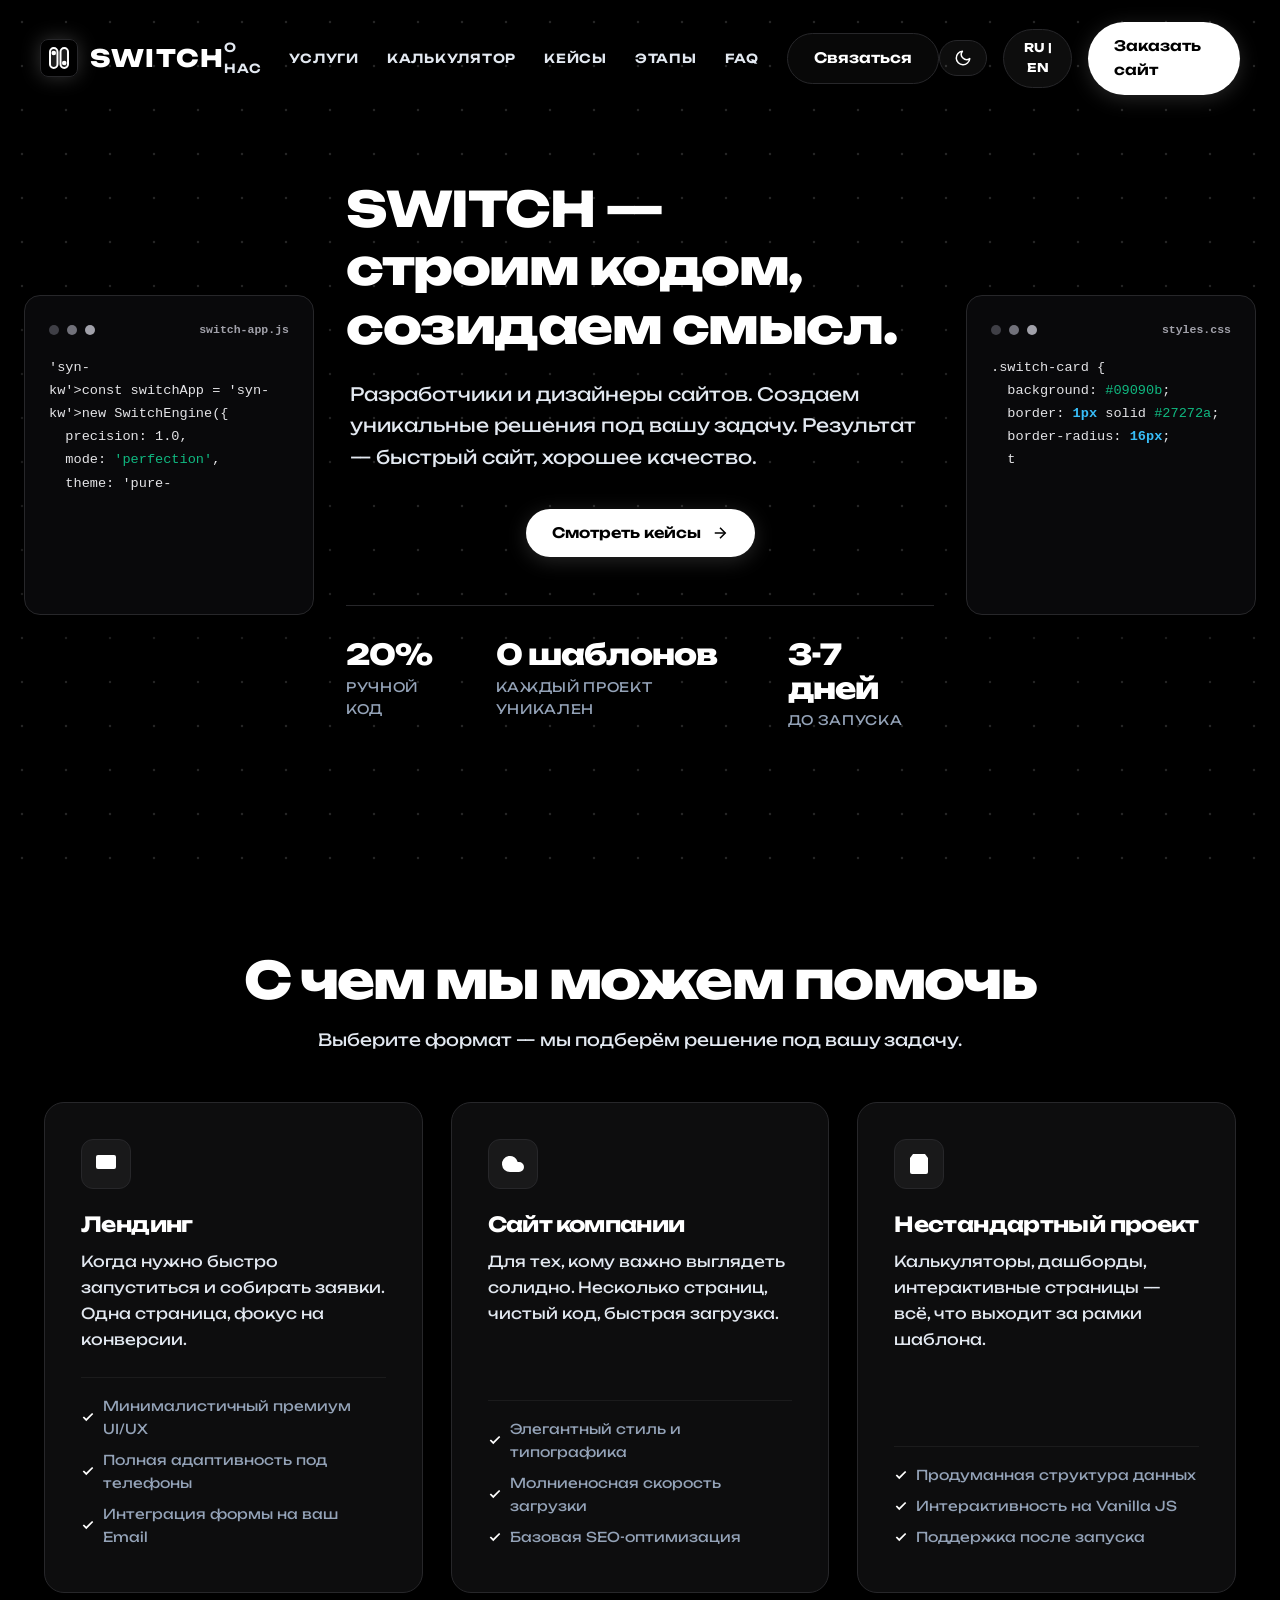
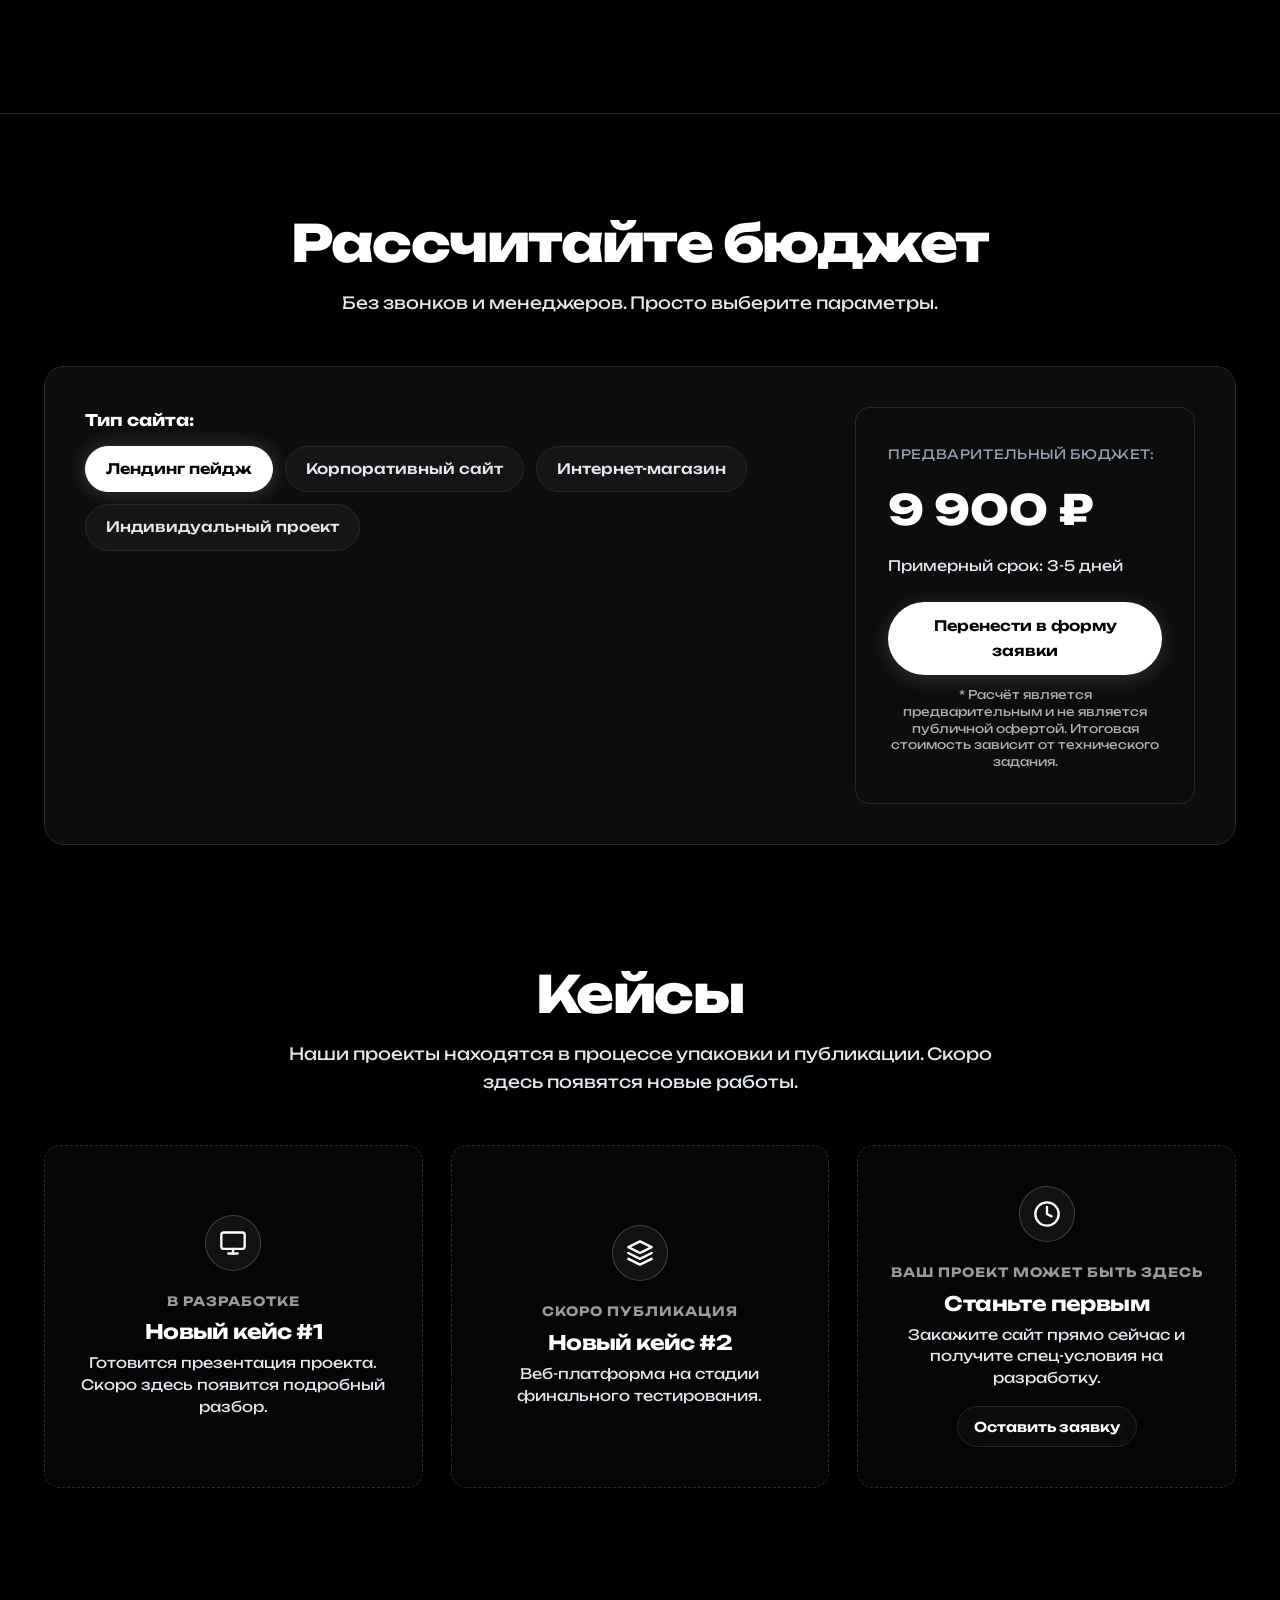
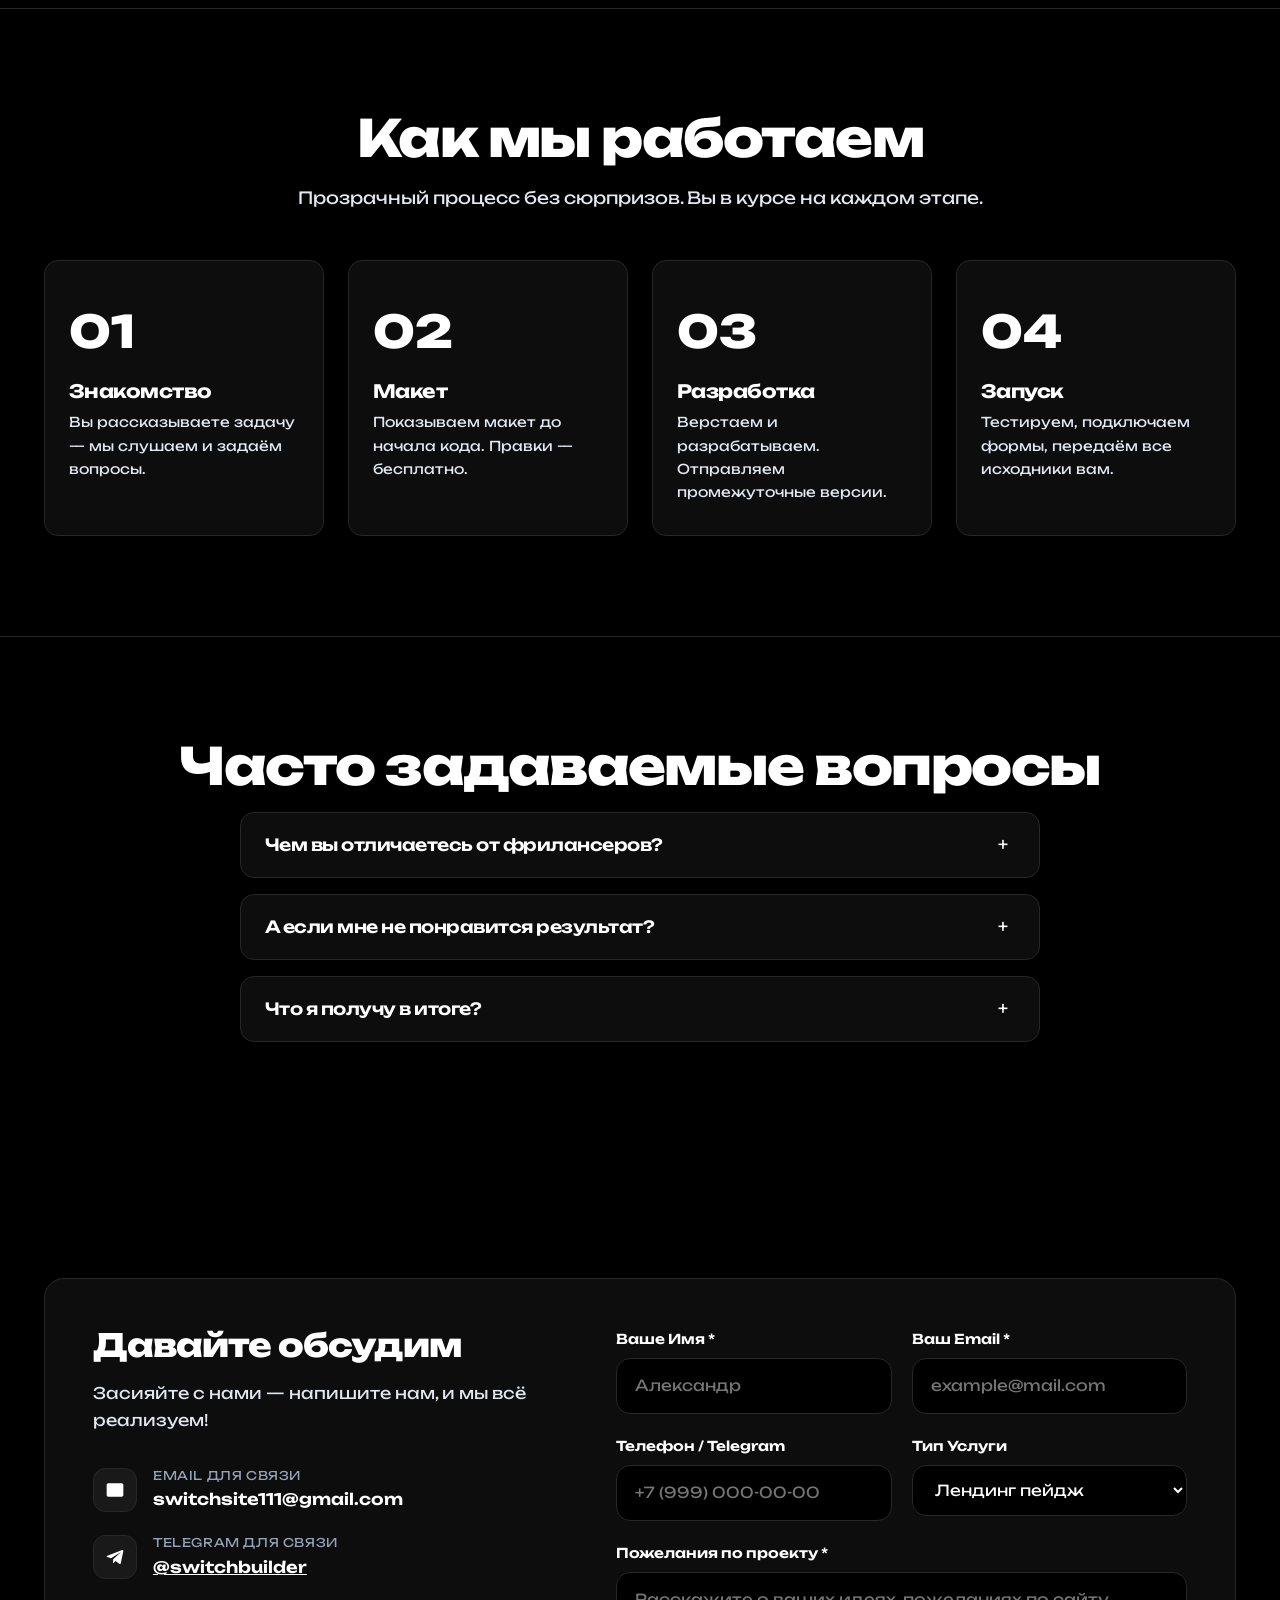
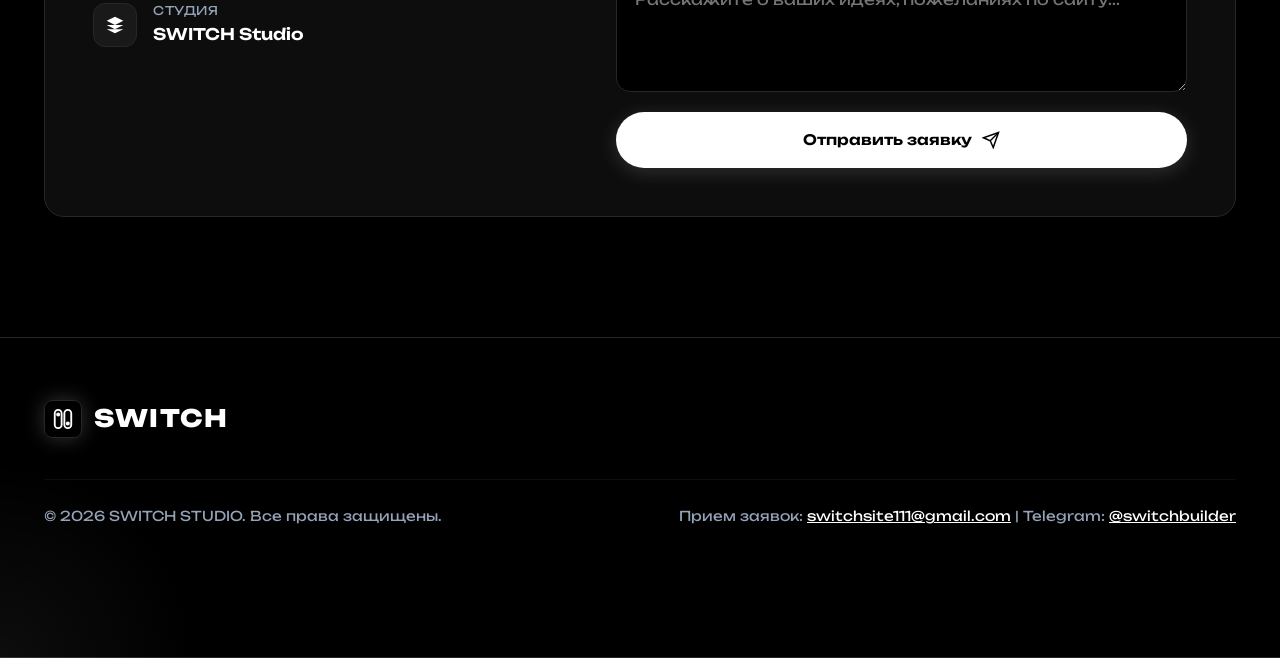
==== index.html @ 558f34d8 "Add files via upload" ====
<!DOCTYPE html>
<html lang="ru">

<head>
  <meta charset="UTF-8">
  <meta name="viewport" content="width=device-width, initial-scale=1.0">
  <title>SWITCH — Студия Веб-Дизайна и Разработки | Создание Премиальных Сайтов</title>
  <meta name="description"
    content="Команда веб-разработчиков SWITCH. Создаем чисто черные премиальные сайты на HTML5, CSS3, JavaScript. Индивидуальный дизайн, интерактивный калькулятор стоимости и адаптивная верстка.">
  <meta name="keywords"
    content="SWITCH, студия веб дизайна, разработка сайтов, заказать сайт, верстка HTML CSS JS, веб разработчики, сделать сайт">
  <meta name="author" content="SWITCH Web Studio">
  <meta name="robots" content="index, follow">
  <link rel="canonical" href="https://switch-studio.ru/">

  <!-- Open Graph / Social Media -->
  <meta property="og:type" content="website">
  <meta property="og:url" content="https://switch-studio.ru/">
  <meta property="og:title" content="SWITCH — Студия Веб-Дизайна и Разработки Сайтов">
  <meta property="og:description" content="Создание премиальных современно оформленных сайтов на чистом HTML, CSS и JavaScript.">
  <meta property="og:site_name" content="SWITCH Web Studio">
  <meta property="og:locale" content="ru_RU">

  <!-- Twitter Card -->
  <meta name="twitter:card" content="summary_large_image">
  <meta name="twitter:title" content="SWITCH Web Studio — Разработка сайтов">
  <meta name="twitter:description" content="Премиальные сайты, быстрый код и уникальный веб-дизайн.">

  <!-- Google Fonts: Unbounded (Headings) + Sora (Body) -->
  <link rel="preconnect" href="https://fonts.googleapis.com">
  <link rel="preconnect" href="https://fonts.gstatic.com" crossorigin>
  <link
    href="https://fonts.googleapis.com/css2?family=Sora:wght@300;400;500;600;700;800&family=Unbounded:wght@300;400;600;700;800;900&display=swap"
    rel="stylesheet">

  <!-- CSS Stylesheet -->
  <link rel="stylesheet" href="css/style.css?v=2.0">
  <style>
    @media (max-width: 992px) {
      .header,
      .header.scrolled,
      html body .header,
      html body .header.scrolled,
      html body.light-theme .header,
      html body.light-theme .header.scrolled {
        position: fixed !important;
        top: 0 !important;
        left: 0 !important;
        right: 0 !important;
        width: 100% !important;
        height: auto !important;
        padding: 14px 0 !important;
        background: transparent !important;
        background-color: transparent !important;
        backdrop-filter: none !important;
        -webkit-backdrop-filter: none !important;
        border: none !important;
        border-bottom: none !important;
        box-shadow: none !important;
        z-index: 1000 !important;
      }
    }
  </style>

  <!-- Schema.org JSON-LD Structured Data -->
  <script type="application/ld+json">
  {
    "@context": "https://schema.org",
    "@type": "ProfessionalService",
    "name": "SWITCH Web Studio",
    "description": "Студия веб-дизайна и разработки премиальных сайтов на HTML5, CSS3, JavaScript.",
    "url": "https://switch-studio.ru/",
    "priceRange": "₽₽",
    "serviceType": [
      "Веб-дизайн",
      "Верстка сайтов",
      "Frontend разработка",
      "Создание лендингов"
    ]
  }
  </script>
</head>

<body>

  <!-- Header Navigation -->
  <header class="header">
    <div class="container">
      <div class="nav-wrapper">
        <a href="#" class="logo" id="header-switch-logo">
          <div class="logo-icon switch-joycon-icon">
            <svg width="24" height="24" viewBox="0 0 24 24" fill="none" stroke="currentColor" stroke-width="2"
              stroke-linecap="round" stroke-linejoin="round">
              <rect class="joycon-left" x="3" y="2" width="7.5" height="20" rx="3.75" fill="currentColor"
                fill-opacity="0.12" />
              <circle class="joycon-left-btn" cx="6.75" cy="7" r="1.3" fill="currentColor" />
              <rect class="joycon-right" x="13.5" y="2" width="7.5" height="20" rx="3.75" fill="currentColor"
                fill-opacity="0.12" />
              <circle class="joycon-right-btn" cx="17.25" cy="17" r="1.3" fill="currentColor" />
            </svg>
          </div>
          <span>SWITCH</span>
        </a>

        <nav class="nav-menu">
          <a href="#about" class="nav-link" data-ru="О нас" data-en="About">О нас</a>
          <a href="#services" class="nav-link" data-ru="Услуги" data-en="Services">Услуги</a>
          <a href="#calculator" class="nav-link" data-ru="Калькулятор" data-en="Calculator">Калькулятор</a>
          <a href="#portfolio" class="nav-link" data-ru="Кейсы" data-en="Cases">Кейсы</a>
          <a href="#process" class="nav-link" data-ru="Этапы" data-en="Process">Этапы</a>
          <a href="#faq" class="nav-link" data-ru="FAQ" data-en="FAQ">FAQ</a>
          <a href="#contact" class="btn btn-secondary nav-mobile-btn" data-ru="Связаться"
            data-en="Contact Us">Связаться</a>
        </nav>

        <div class="nav-actions">
          <button id="theme-toggle-btn" class="icon-btn" title="Сменить тему" aria-label="Сменить тему">
            <svg width="18" height="18" viewBox="0 0 24 24" fill="none" stroke="currentColor" stroke-width="2"
              stroke-linecap="round" stroke-linejoin="round">
              <path d="M21 12.79A9 9 0 1 1 11.21 3 7 7 0 0 0 21 12.79z"></path>
            </svg>
          </button>
          <button id="lang-toggle-btn" class="icon-btn" title="Switch language">
            RU | EN
          </button>
          <a href="#contact" class="btn btn-primary" data-ru="Заказать сайт" data-en="Order Website">Заказать сайт</a>
          <button class="mobile-toggle" aria-label="Открыть меню" aria-expanded="false">
            <svg width="24" height="24" viewBox="0 0 24 24" fill="none" stroke="currentColor" stroke-width="2">
              <line x1="3" y1="12" x2="21" y2="12"></line>
              <line x1="3" y1="6" x2="21" y2="6"></line>
              <line x1="3" y1="18" x2="21" y2="18"></line>
            </svg>
          </button>
        </div>
      </div>
    </div>
  </header>

  <!-- Hero Section -->
  <section class="hero">
    <div class="container">
      <div class="hero-layout">
        <!-- Left Code Stream Card -->
        <div class="hero-code-box code-box-left reveal-slide-left">
          <div class="code-header">
            <div class="code-dot dot-red"></div>
            <div class="code-dot dot-yellow"></div>
            <div class="code-dot dot-green"></div>
            <span class="code-filename">switch-app.js</span>
          </div>
          <div class="code-body" id="code-stream-left"></div>
        </div>

        <!-- Center Hero Text -->
        <div class="hero-text reveal-fade-up">
          <h1 class="hero-title typewriter-text" data-typewriter="SWITCH — строим кодом, созидаем смысл."
            data-ru="SWITCH —<br> строим кодом,<br> <span class='gradient-text'>созидаем</span> смысл."
            data-en="SWITCH —<br> we build with code,<br> <span class='gradient-text'>create</span> meaning.">
            SWITCH —<br> строим кодом,<br> <span class="gradient-text">созидаем</span> смысл.
          </h1>
          <p class="hero-description"
            data-ru="Разработчики и дизайнеры сайтов. Создаем уникальные решения под вашу задачу. Результат — быстрый сайт, хорошее качество."
            data-en="Website developers and designers. We create unique solutions for your task. The result is a fast site, high quality.">
            Разработчики и дизайнеры сайтов. Создаем уникальные решения под вашу задачу. Результат — быстрый сайт, хорошее качество.
          </p>
          <div class="hero-btns">
            <a href="#portfolio" class="btn btn-primary">
              <span data-ru="Смотреть кейсы" data-en="See Cases">Смотреть кейсы</span>
              <svg width="18" height="18" viewBox="0 0 24 24" fill="none" stroke="currentColor" stroke-width="2">
                <line x1="5" y1="12" x2="19" y2="12"></line>
                <polyline points="12 5 19 12 12 19"></polyline>
              </svg>
            </a>
          </div>

          <div class="hero-stats">
            <div class="stat-item reveal-scale">
              <h3>20%</h3>
              <p data-ru="Ручной код" data-en="Handwritten Code">Ручной код</p>
            </div>
            <div class="stat-item reveal-scale">
              <h3 data-ru="0 шаблонов" data-en="No Template">0 шаблонов</h3>
              <p data-ru="Каждый проект уникален" data-en="Every project is unique">Каждый проект уникален</p>
            </div>
            <div class="stat-item reveal-scale">
              <h3 data-ru="3-7 дней" data-en="3-7 Days">3-7 дней</h3>
              <p data-ru="До запуска" data-en="To Launch">До запуска</p>
            </div>
          </div>
        </div>

        <!-- Right Code Stream Card -->
        <div class="hero-code-box code-box-right reveal-slide-right">
          <div class="code-header">
            <div class="code-dot dot-red"></div>
            <div class="code-dot dot-yellow"></div>
            <div class="code-dot dot-green"></div>
            <span class="code-filename">styles.css</span>
          </div>
          <div class="code-body" id="code-stream-right"></div>
        </div>
      </div>
    </div>
  </section>



  <!-- Services Section -->
  <section id="services" class="services">
    <div class="container">
      <div class="center-text reveal-fade-up">
        <h2 class="section-title typewriter-text" data-typewriter="С чем мы можем помочь"
          data-ru="С чем мы можем помочь" data-en="How We Can Help">С чем мы можем помочь</h2>
        <p class="section-subtitle" data-ru="Выберите формат — мы подберём решение под вашу задачу."
          data-en="Pick a format — we'll find the right solution for your task.">Выберите формат — мы подберём решение
          под вашу задачу.</p>
      </div>

      <div class="services-grid">
        <!-- Service 1 -->
        <div class="service-card reveal-slide-left" data-service-name="Лендинг пейдж" style="cursor: pointer;">
          <div>
            <div class="service-icon">
              <svg viewBox="0 0 24 24">
                <rect x="2" y="3" width="20" height="14" rx="2" ry="2"></rect>
                <line x1="8" y1="21" x2="16" y2="21"></line>
                <line x1="12" y1="17" x2="12" y2="21"></line>
              </svg>
            </div>
            <h3 class="service-title" data-ru="Лендинг" data-en="Landing Page">Лендинг</h3>
            <p class="service-desc"
              data-ru="Когда нужно быстро запуститься и собирать заявки. Одна страница, фокус на конверсии."
              data-en="When you need to launch fast and collect leads. One page, focused on conversion.">Когда нужно
              быстро запуститься и собирать заявки. Одна страница, фокус на конверсии.</p>
          </div>
          <ul class="service-features">
            <li data-ru="Минималистичный премиум UI/UX" data-en="Minimalist Premium UI/UX"><svg viewBox="0 0 24 24"
                fill="none" stroke="currentColor" stroke-width="3">
                <polyline points="20 6 9 17 4 12"></polyline>
              </svg> Минималистичный премиум UI/UX</li>
            <li data-ru="Полная адаптивность под телефоны" data-en="Fully Mobile Responsive"><svg viewBox="0 0 24 24"
                fill="none" stroke="currentColor" stroke-width="3">
                <polyline points="20 6 9 17 4 12"></polyline>
              </svg> Полная адаптивность под телефоны</li>
            <li data-ru="Интеграция формы на ваш Email" data-en="Email Form Integration"><svg viewBox="0 0 24 24"
                fill="none" stroke="currentColor" stroke-width="3">
                <polyline points="20 6 9 17 4 12"></polyline>
              </svg> Интеграция формы на ваш Email</li>
          </ul>
        </div>

        <!-- Service 2 -->
        <div class="service-card reveal-scale" data-service-name="Корпоративный сайт" style="cursor: pointer;">
          <div>
            <div class="service-icon">
              <svg viewBox="0 0 24 24">
                <path d="M18 10h-1.26A8 8 0 1 0 9 20h9a5 5 0 0 0 0-10z"></path>
              </svg>
            </div>
            <h3 class="service-title" data-ru="Сайт компании" data-en="Business Website">Сайт компании</h3>
            <p class="service-desc"
              data-ru="Для тех, кому важно выглядеть солидно. Несколько страниц, чистый код, быстрая загрузка."
              data-en="For those who want to look professional. Multiple pages, clean code, fast load.">Для тех, кому
              важно выглядеть солидно. Несколько страниц, чистый код, быстрая загрузка.</p>
          </div>
          <ul class="service-features">
            <li data-ru="Элегантный стиль и типографика" data-en="Elegant Style & Typography"><svg viewBox="0 0 24 24"
                fill="none" stroke="currentColor" stroke-width="3">
                <polyline points="20 6 9 17 4 12"></polyline>
              </svg> Элегантный стиль и типографика</li>
            <li data-ru="Молниеносная скорость загрузки" data-en="Lightning Fast Load Speed"><svg viewBox="0 0 24 24"
                fill="none" stroke="currentColor" stroke-width="3">
                <polyline points="20 6 9 17 4 12"></polyline>
              </svg> Молниеносная скорость загрузки</li>
            <li data-ru="Базовая SEO-оптимизация" data-en="Base SEO Optimization"><svg viewBox="0 0 24 24" fill="none"
                stroke="currentColor" stroke-width="3">
                <polyline points="20 6 9 17 4 12"></polyline>
              </svg> Базовая SEO-оптимизация</li>
          </ul>
        </div>

        <!-- Service 3 -->
        <div class="service-card reveal-slide-right" data-service-name="Индивидуальный проект" style="cursor: pointer;">
          <div>
            <div class="service-icon">
              <svg viewBox="0 0 24 24">
                <path d="M6 2L3 6v14a2 2 0 0 0 2 2h14a2 2 0 0 0 2-2V6l-3-4z"></path>
                <line x1="3" y1="6" x2="21" y2="6"></line>
                <path d="M16 10a4 4 0 0 1-8 0"></path>
              </svg>
            </div>
            <h3 class="service-title" data-ru="Нестандартный проект" data-en="Custom Project">Нестандартный проект</h3>
            <p class="service-desc"
              data-ru="Калькуляторы, дашборды, интерактивные страницы — всё, что выходит за рамки шаблона."
              data-en="Calculators, dashboards, interactive pages — anything beyond a template.">Калькуляторы, дашборды,
              интерактивные страницы — всё, что выходит за рамки шаблона.</p>
          </div>
          <ul class="service-features">
            <li data-ru="Продуманная структура данных" data-en="Thoughtful Data Architecture"><svg viewBox="0 0 24 24"
                fill="none" stroke="currentColor" stroke-width="3">
                <polyline points="20 6 9 17 4 12"></polyline>
              </svg> Продуманная структура данных</li>
            <li data-ru="Интерактивность на Vanilla JS" data-en="Vanilla JS Interactivity"><svg viewBox="0 0 24 24"
                fill="none" stroke="currentColor" stroke-width="3">
                <polyline points="20 6 9 17 4 12"></polyline>
              </svg> Интерактивность на Vanilla JS</li>
            <li data-ru="Поддержка после запуска" data-en="Post-Launch Support"><svg viewBox="0 0 24 24" fill="none"
                stroke="currentColor" stroke-width="3">
                <polyline points="20 6 9 17 4 12"></polyline>
              </svg> Поддержка после запуска</li>
          </ul>
        </div>
      </div>
    </div>
  </section>

  <!-- Cost Calculator Section -->
  <section id="calculator" class="calculator-section">
    <div class="container">
      <div class="center-text reveal-fade-up">
        <h2 class="section-title typewriter-text" data-typewriter="Рассчитайте бюджет" data-ru="Рассчитайте бюджет"
          data-en="Calculate Your Budget">Рассчитайте бюджет</h2>
        <p class="section-subtitle" data-ru="Без звонков и менеджеров. Просто выберите параметры."
          data-en="No calls, no managers. Just pick your options.">Без звонков и менеджеров. Просто выберите параметры.
        </p>
      </div>

      <div class="calc-box reveal-scale">
        <div class="calc-options">
          <div>
            <div class="calc-group-title" data-ru="Тип сайта:" data-en="Website Type:">Тип сайта:</div>
            <div class="calc-pills" id="calc-types">
              <div class="calc-pill active" data-price="9900" data-days="3" data-ru="Лендинг пейдж"
                data-en="Landing Page">Лендинг пейдж</div>
              <div class="calc-pill" data-price="19900" data-days="5" data-ru="Корпоративный сайт"
                data-en="Corporate Site">Корпоративный сайт</div>
              <div class="calc-pill" data-price="34900" data-days="8" data-ru="Интернет-магазин"
                data-en="E-Commerce Store">Интернет-магазин</div>
              <div class="calc-pill" data-price="49900" data-days="12" data-ru="Индивидуальный проект"
                data-en="Custom Solution">Индивидуальный проект</div>
            </div>
          </div>
        </div>

        <div class="calc-summary">
          <div>
            <span class="calc-price-label" data-ru="Предварительный бюджет:" data-en="Estimated Budget:">Предварительный
              бюджет:</span>
            <div class="calc-price-val" id="calc-price-val">9 900 ₽</div>
            <div class="calc-time" id="calc-time-val" data-ru="Примерный срок: 3-5 дней"
              data-en="Estimated Time: 3-5 days">Примерный срок: 3-5 дней</div>
          </div>
          <button class="btn btn-primary" id="calc-apply-btn" style="width: 100%;" data-ru="Перенести в форму заявки"
            data-en="Apply to Request Form">
            Перенести в форму заявки
          </button>
          <div class="calc-disclaimer"
            style="font-size: 0.75rem; color: var(--text-muted); opacity: 0.75; margin-top: 12px; text-align: center; line-height: 1.4;"
            data-ru="* Расчёт является предварительным и не является публичной офертой. Итоговая стоимость зависит от технического задания."
            data-en="* Estimate is preliminary and not a public offer. Final cost depends on detailed requirements.">
            * Расчёт является предварительным и не является публичной офертой. Итоговая стоимость зависит от
            технического задания.
          </div>
        </div>
      </div>
    </div>
  <!-- Portfolio Showcase Section (Placeholders) -->
  <section id="portfolio" class="portfolio">
    <div class="container">
      <div class="center-text reveal-fade-up">
        <h2 class="section-title typewriter-text" data-typewriter="Кейсы" data-ru="Кейсы" data-en="Cases">Кейсы</h2>
        <p class="section-subtitle" data-ru="Наши проекты находятся в процессе упаковки и публикации. Скоро здесь появятся новые работы."
          data-en="Our projects are currently being prepared for publication. New cases coming soon.">
          Наши проекты находятся в процессе упаковки и публикации. Скоро здесь появятся новые работы.
        </p>
      </div>

      <div class="portfolio-grid" style="grid-template-columns: repeat(auto-fit, minmax(280px, 1fr)); max-width: 1200px; margin: 0 auto; gap: 28px;">
        <!-- Placeholder Card 1 -->
        <div class="portfolio-card reveal-flip" style="background: rgba(255, 255, 255, 0.02); border: 1px dashed rgba(255, 255, 255, 0.15); border-radius: 16px; padding: 40px 24px; text-align: center; display: flex; flex-direction: column; align-items: center; justify-content: center; min-height: 280px; transition: border-color 0.3s ease, transform 0.3s ease;">
          <div style="width: 56px; height: 56px; border-radius: 50%; background: rgba(255, 255, 255, 0.05); border: 1px solid rgba(255, 255, 255, 0.2); display: flex; align-items: center; justify-content: center; margin-bottom: 20px;">
            <svg width="28" height="28" viewBox="0 0 24 24" fill="none" stroke="#ffffff" stroke-width="2" stroke-linecap="round" stroke-linejoin="round">
              <rect x="2" y="3" width="20" height="14" rx="2" ry="2"></rect>
              <line x1="8" y1="21" x2="16" y2="21"></line>
              <line x1="12" y1="17" x2="12" y2="21"></line>
            </svg>
          </div>
          <div style="font-size: 0.8rem; font-weight: 700; color: rgba(255, 255, 255, 0.6); text-transform: uppercase; letter-spacing: 1px; margin-bottom: 8px;" data-ru="В разработке" data-en="In Progress">В разработке</div>
          <h3 style="font-family: 'Unbounded', sans-serif; font-size: 1.25rem; font-weight: 700; margin-bottom: 10px; color: #ffffff;" data-ru="Новый кейс #1" data-en="New Case #1">Новый кейс #1</h3>
          <p style="font-size: 0.9rem; color: var(--text-muted); line-height: 1.5; margin-bottom: 0;" data-ru="Готовится презентация проекта. Скоро здесь появится подробный разбор." data-en="Project presentation is being prepared. Detailed overview coming soon.">
            Готовится презентация проекта. Скоро здесь появится подробный разбор.
          </p>
        </div>

        <!-- Placeholder Card 2 -->
        <div class="portfolio-card reveal-flip" style="background: rgba(255, 255, 255, 0.02); border: 1px dashed rgba(255, 255, 255, 0.15); border-radius: 16px; padding: 40px 24px; text-align: center; display: flex; flex-direction: column; align-items: center; justify-content: center; min-height: 280px; transition: border-color 0.3s ease, transform 0.3s ease;">
          <div style="width: 56px; height: 56px; border-radius: 50%; background: rgba(255, 255, 255, 0.05); border: 1px solid rgba(255, 255, 255, 0.2); display: flex; align-items: center; justify-content: center; margin-bottom: 20px;">
            <svg width="28" height="28" viewBox="0 0 24 24" fill="none" stroke="#ffffff" stroke-width="2" stroke-linecap="round" stroke-linejoin="round">
              <path d="M12 2L2 7l10 5 10-5-10-5zM2 17l10 5 10-5M2 12l10 5 10-5"></path>
            </svg>
          </div>
          <div style="font-size: 0.8rem; font-weight: 700; color: rgba(255, 255, 255, 0.6); text-transform: uppercase; letter-spacing: 1px; margin-bottom: 8px;" data-ru="Скоро публикация" data-en="Coming Soon">Скоро публикация</div>
          <h3 style="font-family: 'Unbounded', sans-serif; font-size: 1.25rem; font-weight: 700; margin-bottom: 10px; color: #ffffff;" data-ru="Новый кейс #2" data-en="New Case #2">Новый кейс #2</h3>
          <p style="font-size: 0.9rem; color: var(--text-muted); line-height: 1.5; margin-bottom: 0;" data-ru="Веб-платформа на стадии финального тестирования." data-en="Web platform in final testing phase.">
            Веб-платформа на стадии финального тестирования.
          </p>
        </div>

        <!-- Placeholder Card 3 -->
        <div class="portfolio-card reveal-flip" style="background: rgba(255, 255, 255, 0.02); border: 1px dashed rgba(255, 255, 255, 0.15); border-radius: 16px; padding: 40px 24px; text-align: center; display: flex; flex-direction: column; align-items: center; justify-content: center; min-height: 280px; transition: border-color 0.3s ease, transform 0.3s ease;">
          <div style="width: 56px; height: 56px; border-radius: 50%; background: rgba(255, 255, 255, 0.05); border: 1px solid rgba(255, 255, 255, 0.2); display: flex; align-items: center; justify-content: center; margin-bottom: 20px;">
            <svg width="28" height="28" viewBox="0 0 24 24" fill="none" stroke="#ffffff" stroke-width="2" stroke-linecap="round" stroke-linejoin="round">
              <circle cx="12" cy="12" r="10"></circle>
              <polyline points="12 6 12 12 16 14"></polyline>
            </svg>
          </div>
          <div style="font-size: 0.8rem; font-weight: 700; color: rgba(255, 255, 255, 0.6); text-transform: uppercase; letter-spacing: 1px; margin-bottom: 8px;" data-ru="Ваш проект может быть здесь" data-en="Your Project Here">Ваш проект может быть здесь</div>
          <h3 style="font-family: 'Unbounded', sans-serif; font-size: 1.25rem; font-weight: 700; margin-bottom: 10px; color: #ffffff;" data-ru="Станьте первым" data-en="Be The First">Станьте первым</h3>
          <p style="font-size: 0.9rem; color: var(--text-muted); line-height: 1.5; margin-bottom: 16px;" data-ru="Закажите сайт прямо сейчас и получите спец-условия на разработку." data-en="Order a website right now and get special development conditions.">
            Закажите сайт прямо сейчас и получите спец-условия на разработку.
          </p>
          <a href="#contact" class="btn btn-secondary" style="font-size: 0.85rem; padding: 8px 16px;" data-ru="Оставить заявку" data-en="Submit Request">Оставить заявку</a>
        </div>
      </div>
    </div>
  </section>



  <!-- Process Timeline -->
  <section id="process" class="process">
    <div class="container">
      <div class="center-text reveal">
        <h2 class="section-title typewriter-text" data-typewriter="Как мы работаем" data-ru="Как мы работаем"
          data-en="How We Work">Как мы работаем</h2>
        <p class="section-subtitle" data-ru="Прозрачный процесс без сюрпризов. Вы в курсе на каждом этапе."
          data-en="Transparent process, no surprises. You're in the loop at every step.">Прозрачный процесс без
          сюрпризов. Вы в курсе на каждом этапе.</p>
      </div>

      <div class="process-grid">
        <div class="process-step reveal">
          <div class="step-num">01</div>
          <h3 class="step-title" data-ru="Знакомство" data-en="Meeting">Знакомство</h3>
          <p class="step-desc" data-ru="Вы рассказываете задачу — мы слушаем и задаём вопросы."
            data-en="You describe the task — we listen and ask questions.">Вы рассказываете задачу — мы слушаем и задаём
            вопросы.</p>
        </div>

        <div class="process-step reveal">
          <div class="step-num">02</div>
          <h3 class="step-title" data-ru="Макет" data-en="Layout">Макет</h3>
          <p class="step-desc" data-ru="Показываем макет до начала кода. Правки — бесплатно."
            data-en="We show the layout before coding. Revisions are free.">Показываем макет до начала кода. Правки —
            бесплатно.</p>
        </div>

        <div class="process-step reveal">
          <div class="step-num">03</div>
          <h3 class="step-title" data-ru="Разработка" data-en="Development">Разработка</h3>
          <p class="step-desc" data-ru="Верстаем и разрабатываем. Отправляем промежуточные версии."
            data-en="We develop and build. We send progress previews along the way.">Верстаем и разрабатываем.
            Отправляем промежуточные версии.</p>
        </div>

        <div class="process-step reveal">
          <div class="step-num">04</div>
          <h3 class="step-title" data-ru="Запуск" data-en="Launch">Запуск</h3>
          <p class="step-desc" data-ru="Тестируем, подключаем формы, передаём все исходники вам."
            data-en="We test, connect forms, and hand over all source code to you.">Тестируем, подключаем формы,
            передаём все исходники вам.</p>
        </div>
      </div>
    </div>
  </section>

  <!-- FAQ Section -->
  <section id="faq" class="faq">
    <div class="container">
      <div class="center-text reveal">
        <h2 class="section-title" data-ru="Часто задаваемые вопросы" data-en="Frequently Asked Questions">Часто
          задаваемые вопросы</h2>
      </div>

      <div class="faq-container reveal">
        <div class="faq-item">
          <div class="faq-header">
            <h4 data-ru="Чем вы отличаетесь от фрилансеров?" data-en="How are you different from freelancers?">Чем вы
              отличаетесь от фрилансеров?</h4>
            <div class="faq-icon">+</div>
          </div>
          <div class="faq-body">
            <p data-ru="Мы не пропадаем. Показываем промежуточный результат и передаём все файлы. Никаких конструкторов и зависимости от платформ."
              data-en="We don't disappear. We show progress and deliver all files. No builders, no platform lock-in.">Мы
              не пропадаем. Показываем промежуточный результат и передаём все файлы. Никаких конструкторов и зависимости
              от платформ.</p>
          </div>
        </div>

        <div class="faq-item">
          <div class="faq-header">
            <h4 data-ru="А если мне не понравится результат?" data-en="What if I don't like the result?">А если мне не
              понравится результат?</h4>
            <div class="faq-icon">+</div>
          </div>
          <div class="faq-body">
            <p data-ru="Мы показываем макет до разработки и согласуем каждый этап. Правки на стадии дизайна — бесплатно. Вы не платите за то, что вам не нравится."
              data-en="We show the layout before coding and approve every stage. Design revisions are free. You don't pay for what you don't like.">
              Мы показываем макет до разработки и согласуем каждый этап. Правки на стадии дизайна — бесплатно. Вы не
              платите за то, что вам не нравится.</p>
          </div>
        </div>



        <div class="faq-item">
          <div class="faq-header">
            <h4 data-ru="Что я получу в итоге?" data-en="What do I get in the end?">Что я получу в итоге?</h4>
            <div class="faq-icon">+</div>
          </div>
          <div class="faq-body">
            <p data-ru="Полный исходный код (HTML, CSS, JS), подключённую форму заявок и сайт, который можно разместить на любом хостинге. Никаких привязок."
              data-en="Full source code (HTML, CSS, JS), a connected contact form, and a site you can host anywhere. No platform lock-in.">
              Полный исходный код (HTML, CSS, JS), подключённую форму заявок и сайт, который можно разместить на любом
              хостинге. Никаких привязок.</p>
          </div>
        </div>
      </div>
    </div>
  </section>

  <!-- Contact Form Section with Web3Forms -->
  <section id="contact" class="contact">
    <div class="container">
      <div class="contact-box reveal">
        <div>
          <h2 class="contact-info-title" data-ru="Давайте обсудим" data-en="Let's Talk">Давайте обсудим</h2>
          <p class="contact-info-text"
            data-ru="Засияйте с нами — напишите нам, и мы всё реализуем!"
            data-en="Glow up with us — send us a message and we'll build it!">Засияйте с нами — напишите нам, и мы всё реализуем!</p>

          <div class="contact-details">
            <div class="detail-item">
              <div class="detail-icon">
                <svg viewBox="0 0 24 24">
                  <path d="M4 4h16c1.1 0 2 .9 2 2v12c0 1.1-.9 2-2 2H4c-1.1 0-2-.9-2-2V6c0-1.1.9-2 2-2z"></path>
                  <polyline points="22,6 12,13 2,6"></polyline>
                </svg>
              </div>
              <div>
                <div class="detail-label" data-ru="Email для связи" data-en="Contact Email">Email для связи</div>
                <div class="detail-val">switchsite111@gmail.com</div>
              </div>
            </div>

            <div class="detail-item">
              <div class="detail-icon">
                <svg viewBox="0 0 24 24" width="22" height="22" fill="currentColor">
                  <path d="M20.665 3.717l-17.73 6.837c-1.21.486-1.203 1.161-.222 1.462l4.552 1.42 10.532-6.645c.498-.303.953-.14.579.192l-8.533 7.701h-.002l-.002.001-.314 4.692c.46 0 .663-.211.921-.46l2.211-2.15 4.599 3.397c.848.467 1.457.227 1.668-.785l3.019-14.228c.309-1.239-.473-1.8-1.282-1.434z"/>
                </svg>
              </div>
              <div>
                <div class="detail-label" data-ru="Telegram для связи" data-en="Contact Telegram">Telegram для связи</div>
                <div class="detail-val"><a href="https://t.me/switchbuilder" target="_blank" rel="noopener" id="contact-tg-link" style="color: inherit; text-decoration: underline;">@switchbuilder</a></div>
              </div>
            </div>

            <div class="detail-item">
              <div class="detail-icon">
                <svg viewBox="0 0 24 24">
                  <path d="M12 2L2 7l10 5 10-5-10-5zM2 17l10 5 10-5M2 12l10 5 10-5" />
                </svg>
              </div>
              <div>
                <div class="detail-label" data-ru="Студия" data-en="Studio">Студия</div>
                <div class="detail-val">SWITCH Studio</div>
              </div>
            </div>
          </div>
        </div>

        <!-- WEB3FORMS FORM INTEGRATION -->
        <div>
          <form id="web3forms-contact-form" class="contact-form" enctype="multipart/form-data">
            <!-- Web3Forms API Access Key -->
            <input type="hidden" name="access_key" value="fa232290-8a0a-4951-a77f-379ac39972b8">
            <input type="hidden" name="subject" value="Новая заявка на разработку сайта | SWITCH STUDIO">
            <input type="hidden" name="from_name" value="SWITCH Studio">
            <!-- Anti-DDoS & Anti-Bot Honeypot Trap -->
            <input type="checkbox" name="botcheck" class="hidden" style="display: none;">

            <div class="form-row">
              <div class="form-group">
                <label class="form-label" for="form-name" data-ru="Ваше Имя *" data-en="Your Name *">Ваше Имя *</label>
                <input type="text" id="form-name" name="name" class="form-input" placeholder="Александр"
                  data-ru="Александр" data-en="Alexander" required>
              </div>
              <div class="form-group">
                <label class="form-label" for="form-email" data-ru="Ваш Email *" data-en="Your Email *">Ваш Email
                  *</label>
                <input type="email" id="form-email" name="email" class="form-input" placeholder="example@mail.com"
                  data-ru="example@mail.com" data-en="example@mail.com" required>
              </div>
            </div>

            <div class="form-row">
              <div class="form-group">
                <label class="form-label" for="form-phone" data-ru="Телефон / Telegram"
                  data-en="Phone / Telegram">Телефон / Telegram</label>
                <input type="text" id="form-phone" name="phone" class="form-input" placeholder="+7 (999) 000-00-00">
              </div>
              <div class="form-group">
                <label class="form-label" for="form-service" data-ru="Тип Услуги" data-en="Service Type">Тип
                  Услуги</label>
                <select id="form-service" name="service" class="form-select">
                  <option value="Лендинг пейдж" data-ru="Лендинг пейдж" data-en="Landing Page">Лендинг пейдж</option>
                  <option value="Корпоративный сайт" data-ru="Корпоративный сайт" data-en="Corporate Site">Корпоративный
                    сайт</option>
                  <option value="Интернет-магазин" data-ru="Интернет-магазин" data-en="E-Commerce Store">
                    Интернет-магазин</option>
                  <option value="Индивидуальный проект" data-ru="Индивидуальный проект" data-en="Custom Project">
                    Индивидуальный проект</option>
                </select>
              </div>
            </div>

            <div class="form-group">
              <label class="form-label" for="form-message" data-ru="Пожелания по проекту *"
                data-en="Project Requirements *">Пожелания по проекту *</label>
              <textarea id="form-message" name="message" class="form-textarea"
                placeholder="Расскажите о ваших идеях, пожеланиях по сайту..."
                data-ru="Расскажите о ваших идеях, пожеланиях по сайту..."
                data-en="Tell us about your ideas and requirements..." required></textarea>
            </div>



            <button type="submit" id="form-submit-btn" class="btn btn-primary" style="width: 100%; padding: 16px;">
              <span data-ru="Отправить заявку" data-en="Send Request">Отправить заявку</span>
              <svg width="18" height="18" viewBox="0 0 24 24" fill="none" stroke="currentColor" stroke-width="2">
                <line x1="22" y1="2" x2="11" y2="13"></line>
                <polygon points="22 2 15 22 11 13 2 9 22 2"></polygon>
              </svg>
            </button>
          </form>
        </div>
      </div>
    </div>
  </section>



  <!-- Footer -->
  <footer class="footer">
    <div class="container">
      <div class="footer-content">
        <a href="#" class="logo">
          <div class="logo-icon">
            <svg width="22" height="22" viewBox="0 0 24 24" fill="none" stroke="currentColor" stroke-width="2"
              stroke-linecap="round" stroke-linejoin="round">
              <rect x="3" y="2" width="7.5" height="20" rx="3.75" />
              <circle cx="6.75" cy="7" r="1.2" fill="currentColor" />
              <rect x="13.5" y="2" width="7.5" height="20" rx="3.75" />
              <circle cx="17.25" cy="17" r="1.2" fill="currentColor" />
            </svg>
          </div>
          <span>SWITCH</span>
        </a>
      </div>

      <div class="footer-bottom">
        <div style="display: flex; align-items: center; gap: 8px;">
          <span>© 2026 SWITCH STUDIO. Все права защищены.</span>
        </div>
        <div>Прием заявок: <a href="mailto:switchsite111@gmail.com" style="color:#ffffff; text-decoration:underline;">switchsite111@gmail.com</a> | Telegram: <a href="https://t.me/switchbuilder" id="footer-tg-link" style="color:#ffffff; text-decoration:underline;" target="_blank" rel="noopener">@switchbuilder</a></div>
      </div>
    </div>
  </footer>



  <!-- JavaScript Modules -->
  <script src="js/analytics.js"></script>
  <script src="js/script.js?v=2.0"></script>
</body>

</html>
---- css/style.css ----
/* ==========================================================================
   SWITCH STUDIO — ULTRA-PREMIUM PURE BLACK MINIMALIST WEB DESIGN
   Color Palette: Pure Black (#000000), Deep Graphite (#0a0a0a), Crisp White (#ffffff)
   ========================================================================== */

@import url('https://fonts.googleapis.com/css2?family=Sora:wght@300;400;500;600;700;800&family=Unbounded:wght@300;400;600;700;800;900&display=swap');

:root {
  --bg-dark: #000000;
  --bg-card: #0d0d0e;
  --bg-card-hover: #161619;
  --border-color: #27272a;
  --border-color-glow: #3f3f46;
  
  --accent-white: #ffffff;
  --accent-gray: #e2e8f0;
  --accent-gradient-text: linear-gradient(135deg, #ffffff 0%, #d4d4d8 100%);
  --accent-gradient-btn: linear-gradient(135deg, #ffffff 0%, #e2e8f0 100%);

  --text-main: #ffffff;
  --text-muted: #e2e8f0;
  --text-dim: #94a3b8;

  --font-heading: 'Unbounded', sans-serif;
  --font-body: 'Unbounded', sans-serif;

  --radius-sm: 8px;
  --radius-md: 14px;
  --radius-lg: 20px;
  --radius-full: 9999px;

  --transition: all 0.3s cubic-bezier(0.16, 1, 0.3, 1);
}

/* Reset & Base */
*, *::before, *::after {
  box-sizing: border-box;
  margin: 0;
  padding: 0;
  font-family: 'Unbounded', sans-serif;
}

html {
  scroll-behavior: smooth;
  font-size: 16px;
  background-color: var(--bg-dark);
  color: var(--text-main);
  font-family: 'Unbounded', sans-serif;
  overflow-x: hidden;
}

body {
  position: relative;
  min-height: 100vh;
  line-height: 1.7;
  font-family: 'Unbounded', sans-serif;
  -webkit-font-smoothing: antialiased;
  -moz-osx-font-smoothing: grayscale;
  text-rendering: optimizeLegibility;
  background: #000000;
}

/* Custom Minimal Scrollbar */
::-webkit-scrollbar {
  width: 6px;
}
::-webkit-scrollbar-track {
  background: #000000;
}
::-webkit-scrollbar-thumb {
  background: #27272a;
  border-radius: 3px;
}
::-webkit-scrollbar-thumb:hover {
  background: #52525b;
}

/* Typography */
h1, h2, h3, h4, h5, h6,
.section-title,
.hero-title,
.service-title,
.portfolio-title,
.step-title,
.contact-info-title {
  font-family: 'Unbounded', sans-serif;
  letter-spacing: -0.03em;
  line-height: 1.15;
  color: var(--text-main);
}

p,
.hero-description,
.section-subtitle,
.service-desc,
.step-desc,
.contact-info-text,
.faq-body p,
input, textarea, select, button {
  font-family: 'Unbounded', sans-serif;
  color: var(--text-muted);
  line-height: 1.7;
}

a {
  color: inherit;
  text-decoration: none;
  transition: var(--transition);
}

ul {
  list-style: none;
}

/* Container */
.container {
  width: 100%;
  max-width: 1240px;
  margin: 0 auto;
  padding: 0 24px;
}

/* Section Header */
.section-tag {
  display: inline-flex;
  align-items: center;
  gap: 8px;
  padding: 6px 18px;
  border-radius: var(--radius-full);
  background: rgba(255, 255, 255, 0.05);
  border: 1px solid rgba(255, 255, 255, 0.15);
  color: var(--text-main);
  font-size: 0.8rem;
  font-weight: 600;
  letter-spacing: 0.08em;
  text-transform: uppercase;
  margin-bottom: 18px;
}

.section-tag svg {
  width: 12px;
  height: 12px;
  fill: currentColor;
}

.section-title {
  font-size: clamp(2.2rem, 4vw, 3.4rem);
  font-weight: 800;
  margin-bottom: 16px;
}

.section-subtitle {
  font-size: 1.05rem;
  color: var(--text-muted);
  max-width: 720px;
  margin-bottom: 48px;
  text-align: center;
  margin-left: auto;
  margin-right: auto;
}

.center-text {
  text-align: center;
  margin-left: auto;
  margin-right: auto;
}

/* Subtle Cursor Light */
.cursor-glow {
  position: fixed;
  width: 400px;
  height: 400px;
  border-radius: 50%;
  background: radial-gradient(circle, rgba(255, 255, 255, 0.04) 0%, transparent 65%);
  pointer-events: none;
  transform: translate(-50%, -50%);
  z-index: 0;
  transition: transform 0.15s ease-out;
}

/* Header & Nav (Stretched Full Width - Desktop Only Fixed Header) */
@media (min-width: 993px) {
  .header {
    position: fixed;
    top: 0;
    left: 0;
    width: 100%;
    z-index: 1000;
    padding: 22px 0;
    transition: var(--transition);
  }

  .header .container {
    max-width: 100%;
    padding: 0 40px;
  }

  .header.scrolled {
    padding: 14px 0;
    background: rgba(0, 0, 0, 0.85);
    backdrop-filter: blur(20px);
    -webkit-backdrop-filter: blur(20px);
    border-bottom: 1px solid var(--border-color);
  }
}

.nav-wrapper {
  display: flex;
  align-items: center;
  justify-content: space-between;
}

.logo {
  display: flex;
  align-items: center;
  gap: 12px;
  font-family: var(--font-heading);
  font-weight: 800;
  font-size: 1.5rem;
  letter-spacing: 0.05em;
}

.logo-icon {
  width: 36px;
  height: 36px;
  border-radius: 8px;
  background: #ffffff;
  display: flex;
  align-items: center;
  justify-content: center;
  color: #000000;
  box-shadow: 0 0 20px rgba(255, 255, 255, 0.2);
}

/* Background Particles Canvas */
#bg-particles-canvas {
  position: fixed;
  top: 0;
  left: 0;
  width: 100vw;
  height: 100vh;
  pointer-events: none;
  z-index: 0;
}


/* Light Theme Variables & Reset */
html.light-theme {
  color-scheme: light !important;
  background-color: #ffffff !important;
  background: #ffffff !important;
}

body.light-theme {
  color-scheme: light !important;
  --bg-dark: #ffffff;
  --bg-card: #ffffff;
  --bg-card-hover: #f8fafc;
  --border-color: #e2e8f0;
  --border-color-glow: #cbd5e1;
  
  --accent-white: #000000;
  --accent-gray: #1e293b;
  --accent-gradient-text: linear-gradient(135deg, #000000 0%, #1e293b 100%);
  --accent-gradient-btn: linear-gradient(135deg, #000000 0%, #0f172a 100%);

  --text-main: #000000;
  --text-muted: #1e293b;
  --text-dim: #475569;
  background-color: #ffffff !important;
  background: #ffffff !important;
  color: #000000 !important;
}

/* Guarantee Background Dots are visible across ALL Sections in Light Theme */
body.light-theme main,
body.light-theme section,
body.light-theme #hero,
body.light-theme .hero,
body.light-theme #services,
body.light-theme .services,
body.light-theme #calculator,
body.light-theme .calculator-section,
body.light-theme #portfolio,
body.light-theme .portfolio,
body.light-theme #process,
body.light-theme .process,
body.light-theme #faq,
body.light-theme .faq,
body.light-theme #contact,
body.light-theme .contact {
  background: transparent !important;
  background-color: transparent !important;
}

/* Light Theme Overrides */
body.light-theme h1:not(.hero-code-box *),
body.light-theme h2:not(.hero-code-box *),
body.light-theme h3:not(.hero-code-box *),
body.light-theme h4:not(.hero-code-box *),
body.light-theme h5:not(.hero-code-box *),
body.light-theme h6:not(.hero-code-box *),
body.light-theme .hero-title:not(.hero-code-box *),
body.light-theme .section-title,
body.light-theme .service-title,
body.light-theme .portfolio-title,
body.light-theme .step-title,
body.light-theme .contact-info-title {
  color: #000000 !important;
}

body.light-theme p:not(.hero-code-box *),
body.light-theme .hero-description,
body.light-theme .section-subtitle,
body.light-theme .service-desc,
body.light-theme .step-desc,
body.light-theme .contact-info-text,
body.light-theme .faq-body p,
body.light-theme .stat-item p {
  color: #1e293b !important;
}

body.light-theme .step-num,
body.light-theme .stat-item h3 {
  color: #000000 !important;
}

body.light-theme .hero-code-box,
body.light-theme .hero-code-box * {
  font-family: monospace !important;
}

@media (min-width: 993px) {
  body.light-theme .header.scrolled {
    background: #ffffff;
    border-bottom: 1px solid #e2e8f0;
    box-shadow: 0 4px 20px rgba(0, 0, 0, 0.05);
  }
}

body.light-theme .logo {
  color: #000000;
}

body.light-theme .logo-icon {
  background: #000000;
  color: #ffffff;
  box-shadow: 0 4px 15px rgba(0, 0, 0, 0.15);
}

body.light-theme .nav-link {
  color: #1e293b;
}
body.light-theme .nav-link:hover,
body.light-theme .nav-link.active {
  color: #000000;
}
body.light-theme .nav-link::after {
  background: #000000;
}

body.light-theme .icon-btn {
  background: #ffffff;
  border: 1px solid #cbd5e1;
  color: #000000;
  box-shadow: 0 2px 8px rgba(0, 0, 0, 0.05);
}
body.light-theme .icon-btn:hover {
  background: #f1f5f9;
  border-color: #94a3b8;
}

/* LIGHT THEME: Strict Rule for Dark Elements to ALWAYS stay Crisp White */
body.light-theme .btn-primary,
body.light-theme .btn-primary *,
body.light-theme .btn-primary span,
body.light-theme .btn-primary svg,
body.light-theme .calc-pill.active,
body.light-theme .calc-pill.active *,
body.light-theme .hero-code-box,
body.light-theme .hero-code-box *,
body.light-theme .hero-code-box .code-body,
body.light-theme .hero-code-box .code-filename,
body.light-theme .portfolio-follower-btn,
body.light-theme .portfolio-follower-btn *,
body.light-theme .logo-icon,
body.light-theme .logo-icon svg {
  color: #ffffff !important;
  fill: currentColor !important;
}

body.light-theme .btn-primary {
  background: #000000 !important;
  box-shadow: 0 4px 20px rgba(0, 0, 0, 0.25) !important;
}
body.light-theme .btn-primary:hover {
  background: #1e293b !important;
  box-shadow: 0 8px 25px rgba(0, 0, 0, 0.35) !important;
}

body.light-theme .hero-code-box {
  background: #09090b !important;
  border-color: #27272a !important;
}

body.light-theme .calc-pill.active {
  background: #000000 !important;
  border-color: #000000 !important;
}

body.light-theme .portfolio-follower-btn {
  background: #000000 !important;
}

body.light-theme .btn-secondary {
  background: #ffffff;
  color: #000000;
  border: 1px solid #cbd5e1;
  box-shadow: 0 2px 10px rgba(0, 0, 0, 0.04);
}
body.light-theme .btn-secondary:hover {
  background: #f8fafc;
  border-color: #94a3b8;
}

body.light-theme .section-tag,
body.light-theme .hero-badge {
  background: #f8fafc;
  border: 1px solid #e2e8f0;
  color: #000000;
  box-shadow: 0 2px 10px rgba(0, 0, 0, 0.04);
}
body.light-theme .section-tag svg {
  color: #000000;
}
body.light-theme .pulse-dot {
  background: #000000;
  box-shadow: 0 0 10px rgba(0, 0, 0, 0.4);
}

body.light-theme .service-card,
body.light-theme .calc-box,
body.light-theme .portfolio-card,
body.light-theme .process-step,
body.light-theme .faq-item,
body.light-theme .contact-box {
  background: #ffffff;
  border: 1px solid #e2e8f0;
  box-shadow: 0 10px 30px rgba(0, 0, 0, 0.04);
}
body.light-theme .service-card:hover,
body.light-theme .process-step:hover,
body.light-theme .faq-item:hover {
  border-color: #cbd5e1;
  box-shadow: 0 15px 35px rgba(0, 0, 0, 0.08);
}

body.light-theme .service-icon,
body.light-theme .detail-icon,
body.light-theme .faq-icon {
  background: #f1f5f9;
  color: #000000;
  border: 1px solid #e2e8f0;
}

body.light-theme .service-features li {
  color: #1e293b;
}
body.light-theme .service-features li svg {
  color: #000000;
}

body.light-theme .calc-pill {
  background: #f1f5f9;
  border: 1px solid #e2e8f0;
  color: #1e293b;
}
body.light-theme .calc-pill:hover {
  background: #e2e8f0;
  color: #000000;
}
body.light-theme .calc-pill.active {
  background: #000000;
  border-color: #000000;
  color: #ffffff;
  box-shadow: 0 4px 15px rgba(0, 0, 0, 0.2);
}

body.light-theme .calc-summary {
  background: #f8fafc;
  border: 1px solid #e2e8f0;
}
body.light-theme .calc-price-val {
  color: #000000;
}
body.light-theme .calc-price-label,
body.light-theme .calc-time,
body.light-theme .calc-group-title {
  color: #1e293b;
}

body.light-theme .portfolio-info {
  background: #ffffff;
}
body.light-theme .portfolio-desc {
  color: #1e293b !important;
}
body.light-theme .portfolio-tag {
  color: #475569;
}
body.light-theme .portfolio-follower-btn {
  background: #000000;
  color: #ffffff;
  box-shadow: 0 8px 25px rgba(0, 0, 0, 0.25);
}

body.light-theme .step-num {
  color: rgba(0, 0, 0, 0.15);
}
body.light-theme .process-step:hover .step-num {
  color: #000000;
}

body.light-theme .faq-header h4 {
  color: #000000;
}

body.light-theme .form-label {
  color: #000000;
}
body.light-theme .form-input,
body.light-theme .form-textarea,
body.light-theme .form-select {
  background: #ffffff;
  border: 1px solid #cbd5e1;
  color: #000000;
}
body.light-theme .form-input::placeholder,
body.light-theme .form-textarea::placeholder {
  color: #64748b;
}
body.light-theme .form-input:focus,
body.light-theme .form-textarea:focus,
body.light-theme .form-select:focus {
  border-color: #000000;
  box-shadow: 0 0 0 3px rgba(0, 0, 0, 0.08);
}

body.light-theme .detail-label {
  color: #475569;
}
body.light-theme .detail-val {
  color: #000000;
}

body.light-theme .footer {
  background: #f1f5f9;
  border-top: 1px solid #e2e8f0;
  color: #1e293b;
}
body.light-theme .footer-bottom {
  border-top-color: #e2e8f0;
  color: #475569;
}
body.light-theme .footer-bottom a {
  color: #000000 !important;
}

/* Header & Nav Links Font */
.nav-menu {
  display: flex;
  align-items: center;
  gap: 28px;
}

.nav-link {
  font-family: var(--font-heading);
  font-size: 0.78rem;
  font-weight: 600;
  text-transform: uppercase;
  letter-spacing: 0.06em;
  color: var(--text-muted);
  position: relative;
}

/* Toggle Buttons */
.icon-btn {
  background: rgba(255, 255, 255, 0.05);
  border: 1px solid var(--border-color);
  color: var(--text-main);
  padding: 8px 14px;
  border-radius: var(--radius-full);
  font-family: var(--font-heading);
  font-size: 0.75rem;
  font-weight: 700;
  cursor: pointer;
  display: inline-flex;
  align-items: center;
  gap: 6px;
  transition: var(--transition);
  user-select: none;
}

.icon-btn:hover {
  background: rgba(255, 255, 255, 0.15);
  border-color: var(--border-color-glow);
}

body.light-theme .icon-btn {
  background: rgba(0, 0, 0, 0.05);
}

.nav-link:hover, .nav-link.active {
  color: var(--text-main) !important;
  font-weight: 800 !important;
}

.nav-link::after {
  content: '';
  position: absolute;
  bottom: -4px;
  left: 0;
  width: 0%;
  height: 2px;
  background: var(--text-main);
  transition: var(--transition);
}

.nav-link:hover::after,
.nav-link.active::after {
  width: 100% !important;
}

body.light-theme .nav-link.active {
  color: #000000 !important;
}
body.light-theme .nav-link::after {
  background: #000000 !important;
}

.nav-actions {
  display: flex;
  align-items: center;
  gap: 16px;
}

.mobile-toggle {
  display: none;
  background: none;
  border: none;
  color: var(--text-main);
  font-size: 1.5rem;
  cursor: pointer;
}

/* Buttons */
.btn {
  display: inline-flex;
  align-items: center;
  justify-content: center;
  gap: 10px;
  padding: 12px 26px;
  border-radius: var(--radius-full);
  font-weight: 600;
  font-size: 0.9rem;
  cursor: pointer;
  transition: var(--transition);
  border: none;
  outline: none;
}

.btn-primary {
  background: #ffffff;
  color: #000000;
  box-shadow: 0 4px 20px rgba(255, 255, 255, 0.15);
}

.btn-primary:hover {
  background: #e4e4e7;
  transform: translateY(-2px);
  box-shadow: 0 8px 30px rgba(255, 255, 255, 0.25);
}

.btn-secondary {
  background: rgba(255, 255, 255, 0.03);
  color: var(--text-main);
  border: 1px solid var(--border-color);
  backdrop-filter: blur(10px);
}

.btn-secondary:hover {
  background: rgba(255, 255, 255, 0.08);
  border-color: rgba(255, 255, 255, 0.3);
  transform: translateY(-2px);
}

/* Hero Section */
.hero {
  padding-top: 180px;
  padding-bottom: 100px;
  position: relative;
}

.hero .container {
  max-width: 1440px;
}

.hero-layout {
  display: grid;
  grid-template-columns: 340px 1fr 340px;
  gap: 48px;
  align-items: center;
}

@media (max-width: 1200px) {
  .hero-layout {
    grid-template-columns: 1fr;
  }
  .code-box-left, .code-box-right {
    display: none;
  }
}

.hero-code-box,
.hero-code-box *,
.code-body,
.code-filename,
#code-stream-left,
#code-stream-right {
  font-family: 'Courier New', Courier, monospace !important;
}

.hero-code-box {
  background: #09090b !important;
  border: 1px solid #27272a !important;
  border-radius: 16px;
  padding: 24px;
  font-size: 0.85rem;
  color: #e4e4e7 !important;
  box-shadow: 0 24px 60px -10px rgba(0, 0, 0, 0.55), 0 10px 30px -5px rgba(0, 0, 0, 0.4);
  height: 320px;
  display: flex;
  flex-direction: column;
  overflow: hidden !important;
  scrollbar-width: none !important;
  -ms-overflow-style: none !important;
  transition: box-shadow 0.3s ease, border-color 0.3s ease;
}

.hero-code-box::-webkit-scrollbar,
.code-body::-webkit-scrollbar,
#code-stream-left::-webkit-scrollbar,
#code-stream-right::-webkit-scrollbar {
  display: none !important;
  width: 0 !important;
  height: 0 !important;
}

.syn-kw { color: #ec4899 !important; font-weight: bold; }
.syn-str { color: #10b981 !important; }
.syn-num { color: #38bdf8 !important; font-weight: bold; }

.hero-code-box:hover {
  box-shadow: 0 30px 75px -12px rgba(0, 0, 0, 0.7), 0 0 30px rgba(255, 255, 255, 0.05);
}

.code-filename {
  font-size: 0.72rem;
  color: #a1a1aa !important;
  margin-left: auto;
  font-weight: bold;
}

/* Ensure dark elements maintain clean text in Light Theme */
body.light-theme .hero-code-box {
  background: #09090b !important;
  border-color: #27272a !important;
  box-shadow: 0 24px 60px -12px rgba(0, 0, 0, 0.3), 0 10px 30px rgba(0, 0, 0, 0.15);
}
body.light-theme .btn-primary,
body.light-theme .btn-primary * {
  color: #ffffff !important;
  background: #000000 !important;
}

.hero-content {
  display: flex;
  flex-direction: column;
  align-items: center;
  text-align: center;
  max-width: 900px;
  margin: 0 auto;
}

.hero-description {
  margin-left: auto;
  margin-right: auto;
}

.hero-btns {
  justify-content: center;
}

.hero-stats {
  justify-content: center;
  width: 100%;
}

.hero-badge {
  display: inline-flex;
  align-items: center;
  gap: 10px;
  padding: 8px 20px;
  background: rgba(255, 255, 255, 0.04);
  border: 1px solid var(--border-color);
  border-radius: var(--radius-full);
  color: var(--text-main);
  font-size: 0.85rem;
  font-weight: 600;
  margin-bottom: 24px;
}

.pulse-dot {
  width: 8px;
  height: 8px;
  border-radius: 50%;
  background: #ffffff;
  box-shadow: 0 0 10px #ffffff;
  animation: pulse 2s infinite;
}

@keyframes pulse {
  0% { transform: scale(0.95); box-shadow: 0 0 0 0 rgba(255, 255, 255, 0.6); }
  70% { transform: scale(1); box-shadow: 0 0 0 10px rgba(255, 255, 255, 0); }
  100% { transform: scale(0.95); box-shadow: 0 0 0 0 rgba(255, 255, 255, 0); }
}

.hero-title {
  font-size: clamp(2.2rem, 3.8vw, 3.8rem);
  font-weight: 800;
  margin-bottom: 24px;
  line-height: 1.2;
  max-width: 680px;
  margin-left: auto;
  margin-right: auto;
}

.hero-description {
  font-size: 1.15rem;
  color: var(--text-muted);
  margin-bottom: 36px;
  max-width: 580px;
}

.hero-btns {
  display: flex;
  gap: 16px;
  flex-wrap: wrap;
  margin-bottom: 48px;
}

.hero-stats {
  display: flex;
  gap: 40px;
  padding-top: 32px;
  border-top: 1px solid var(--border-color);
}

.stat-item h3 {
  font-size: 1.8rem;
  font-weight: 800;
  color: var(--text-main);
  margin-bottom: 4px;
}

.stat-item p {
  font-size: 0.82rem;
  color: var(--text-dim);
  text-transform: uppercase;
  letter-spacing: 0.05em;
}

/* Hero Code Visual Card */
.hero-visual {
  position: relative;
}

.hero-card-stack {
  position: relative;
  width: 100%;
  aspect-ratio: 4/3;
  border-radius: var(--radius-lg);
  background: var(--bg-card);
  border: 1px solid var(--border-color);
  backdrop-filter: blur(16px);
  padding: 28px;
  box-shadow: 0 20px 60px rgba(0,0,0,0.9);
  display: flex;
  flex-direction: column;
  justify-content: space-between;
  overflow: hidden;
}

.code-header {
  display: flex;
  align-items: center;
  gap: 8px;
  margin-bottom: 16px;
}

.code-dot {
  width: 10px;
  height: 10px;
  border-radius: 50%;
}
.dot-red { background: #3f3f46; }
.dot-yellow { background: #71717a; }
.dot-green { background: #a1a1aa; }

.code-body {
  font-family: 'Courier New', Courier, monospace;
  font-size: 0.85rem;
  color: #e4e4e7;
  line-height: 1.7;
}

.code-body .keyword { color: #ffffff; font-weight: bold; }
.code-body .string { color: #a1a1aa; }
.code-body .func { color: #d4d4d8; }

.tech-floating-badges {
  display: flex;
  gap: 10px;
  margin-top: 16px;
  flex-wrap: wrap;
}

.floating-badge {
  padding: 6px 14px;
  border-radius: var(--radius-full);
  background: rgba(255, 255, 255, 0.05);
  border: 1px solid var(--border-color);
  font-size: 0.8rem;
  font-weight: 500;
  color: var(--text-main);
}

/* Tech Stack Banner */
.tech-stack-section {
  padding: 36px 0;
  border-top: 1px solid var(--border-color);
  border-bottom: 1px solid var(--border-color);
  background: rgba(10, 10, 10, 0.6);
}

.tech-grid {
  display: flex;
  align-items: center;
  justify-content: space-around;
  flex-wrap: wrap;
  gap: 24px;
}

.tech-item {
  display: flex;
  align-items: center;
  gap: 10px;
  color: var(--text-dim);
  font-weight: 600;
  font-size: 0.95rem;
  transition: var(--transition);
}

.tech-item:hover {
  color: var(--text-main);
  transform: translateY(-2px);
}

.tech-icon {
  width: 20px;
  height: 20px;
  fill: currentColor;
}

/* Services Section */
.services {
  padding: 120px 0;
}

.services-grid {
  display: grid;
  grid-template-columns: repeat(auto-fit, minmax(320px, 1fr));
  gap: 28px;
}

.service-card {
  background: var(--bg-card);
  border: 1px solid var(--border-color);
  border-radius: var(--radius-lg);
  padding: 36px;
  transition: var(--transition);
  position: relative;
  overflow: hidden;
  display: flex;
  flex-direction: column;
  justify-content: space-between;
}

.service-card::after {
  content: '';
  position: absolute;
  bottom: 0; left: 0;
  width: 100%; height: 2px;
  background: #ffffff;
  opacity: 0;
  transition: var(--transition);
}

.service-card:hover {
  background: var(--bg-card-hover);
  border-color: var(--border-color-glow);
  transform: translateY(-6px);
  box-shadow: 0 15px 40px rgba(0, 0, 0, 0.8);
}

.service-card:hover::after {
  opacity: 1;
}

/* File Upload Input Custom Styling */
.file-upload-wrapper {
  position: relative;
  width: 100%;
}

.file-upload-input {
  position: absolute;
  top: 0;
  left: 0;
  width: 100%;
  height: 100%;
  opacity: 0;
  cursor: pointer;
  z-index: 2;
}

.file-upload-label {
  display: flex;
  align-items: center;
  gap: 12px;
  padding: 14px 18px;
  background: var(--surface-color);
  border: 1px dashed var(--border-color);
  border-radius: var(--radius-sm);
  color: var(--text-muted);
  font-size: 0.9rem;
  transition: var(--transition);
  cursor: pointer;
}

.file-upload-wrapper:hover .file-upload-label,
.file-upload-input:focus + .file-upload-label {
  border-color: var(--text-main);
  color: var(--text-main);
  background: rgba(255, 255, 255, 0.03);
}

.file-upload-label.file-selected {
  border-style: solid;
  border-color: #3b82f6;
  color: var(--text-main);
  background: rgba(59, 130, 246, 0.08);
}

.logo-icon {
  width: 38px;
  height: 38px;
  border-radius: var(--radius-sm);
  background: var(--surface-color);
  border: 1px solid var(--border-color);
  display: flex;
  align-items: center;
  justify-content: center;
  color: var(--text-main);
  transition: var(--transition);
}

.switch-joycon-icon svg {
  overflow: visible;
}

.joycon-left, .joycon-right {
  transition: transform 0.25s cubic-bezier(0.34, 1.56, 0.64, 1);
}

.switch-joycon-icon.snap-anim .joycon-left {
  animation: joyconSnapLeft 0.38s cubic-bezier(0.175, 0.885, 0.32, 1.275);
}

.switch-joycon-icon.snap-anim .joycon-right {
  animation: joyconSnapRight 0.38s cubic-bezier(0.175, 0.885, 0.32, 1.275);
}

@keyframes joyconSnapLeft {
  0% { transform: translateY(-10px); opacity: 0.4; }
  65% { transform: translateY(2px); opacity: 1; }
  100% { transform: translateY(0); }
}

@keyframes joyconSnapRight {
  0% { transform: translateY(10px); opacity: 0.4; }
  65% { transform: translateY(-2px); opacity: 1; }
  100% { transform: translateY(0); }
}

.service-icon {
  width: 50px;
  height: 50px;
  border-radius: 12px;
  background: rgba(255, 255, 255, 0.05);
  border: 1px solid var(--border-color);
  display: flex;
  align-items: center;
  justify-content: center;
  color: #ffffff;
  margin-bottom: 24px;
}

.service-icon svg {
  width: 24px;
  height: 24px;
  fill: currentColor;
}

.service-title {
  font-size: 1.3rem;
  margin-bottom: 12px;
}

.service-desc {
  font-size: 0.95rem;
  color: var(--text-muted);
  margin-bottom: 24px;
}

.service-features {
  margin-top: auto;
  padding-top: 16px;
  border-top: 1px solid rgba(255, 255, 255, 0.06);
}

.service-features li {
  display: flex;
  align-items: center;
  gap: 8px;
  font-size: 0.85rem;
  color: var(--text-dim);
  margin-bottom: 8px;
}

.service-features li svg {
  width: 14px;
  height: 14px;
  color: #ffffff;
  flex-shrink: 0;
}

/* Calculator Section */
.calculator-section {
  padding: 100px 0;
  background: transparent;
  border-top: 1px solid var(--border-color);
  border-bottom: 1px solid var(--border-color);
}

.calc-box {
  background: var(--bg-card);
  border: 1px solid var(--border-color);
  border-radius: var(--radius-lg);
  padding: 40px;
  display: grid;
  grid-template-columns: 1fr 340px;
  gap: 40px;
}

.calc-options {
  display: flex;
  flex-direction: column;
  gap: 28px;
}

.calc-group-title {
  font-size: 1rem;
  font-weight: 700;
  margin-bottom: 12px;
  color: var(--text-main);
}

.calc-pills {
  display: flex;
  flex-wrap: wrap;
  gap: 12px;
}

.calc-pill {
  padding: 10px 20px;
  border-radius: var(--radius-full);
  background: rgba(255, 255, 255, 0.03);
  border: 1px solid var(--border-color);
  color: var(--text-muted);
  font-size: 0.9rem;
  font-weight: 500;
  cursor: pointer;
  transition: var(--transition);
  user-select: none;
}

.calc-pill:hover {
  border-color: rgba(255, 255, 255, 0.3);
  color: var(--text-main);
}

.calc-pill.active {
  background: #ffffff;
  border-color: #ffffff;
  color: #000000;
  font-weight: 600;
  box-shadow: 0 0 20px rgba(255, 255, 255, 0.2);
}

.calc-summary {
  background: var(--bg-card);
  border: 1px solid var(--border-color);
  border-radius: var(--radius-md);
  padding: 32px;
  display: flex;
  flex-direction: column;
  justify-content: space-between;
}

.calc-price-label {
  font-size: 0.8rem;
  color: var(--text-dim);
  text-transform: uppercase;
  letter-spacing: 0.05em;
}

.calc-price-val {
  font-size: 2.6rem;
  font-weight: 800;
  color: var(--text-main);
  margin: 8px 0;
  font-family: var(--font-heading);
}

.calc-time {
  font-size: 0.9rem;
  color: var(--text-muted);
  margin-bottom: 24px;
}

/* Portfolio Section */
.portfolio {
  padding: 120px 0;
}

.portfolio-filter {
  display: flex;
  justify-content: center;
  gap: 12px;
  margin-bottom: 48px;
  flex-wrap: wrap;
}

.filter-btn {
  padding: 8px 22px;
  border-radius: var(--radius-full);
  background: rgba(255, 255, 255, 0.03);
  border: 1px solid var(--border-color);
  color: var(--text-muted);
  font-size: 0.85rem;
  font-weight: 500;
  cursor: pointer;
  transition: var(--transition);
}

.filter-btn.active, .filter-btn:hover {
  background: #ffffff;
  border-color: #ffffff;
  color: #000000;
  font-weight: 600;
}

.portfolio-grid {
  display: grid;
  grid-template-columns: repeat(auto-fit, minmax(340px, 1fr));
  gap: 32px;
}

.portfolio-card {
  background: var(--bg-card);
  border: 1px solid var(--border-color);
  border-radius: var(--radius-lg);
  overflow: hidden;
  transition: var(--transition);
  cursor: pointer;
}

.portfolio-card:hover {
  border-color: var(--border-color-glow);
  transform: translateY(-8px);
  box-shadow: 0 20px 50px rgba(0,0,0,0.8);
}

.portfolio-img-wrapper {
  position: relative;
  width: 100%;
  height: 250px;
  overflow: hidden;
}

.portfolio-img-wrapper img {
  width: 100%;
  height: 100%;
  object-fit: cover;
  transition: transform 0.6s ease;
}

.portfolio-card:hover .portfolio-img-wrapper img {
  transform: scale(1.06);
}

.portfolio-overlay {
  position: absolute;
  top: 0; left: 0;
  width: 100%; height: 100%;
  background: rgba(0, 0, 0, 0.4);
  backdrop-filter: blur(2px);
  pointer-events: none;
  opacity: 0;
  transition: opacity 0.3s ease;
}

.portfolio-card:hover .portfolio-overlay {
  opacity: 1;
}

.portfolio-follower-btn {
  position: absolute;
  top: 50%;
  left: 50%;
  padding: 10px 22px;
  border-radius: var(--radius-full);
  background: #ffffff;
  color: #000000;
  font-size: 0.8rem;
  font-weight: 700;
  pointer-events: none;
  opacity: 0;
  transform: translate(-50%, -50%) scale(0.7);
  transition: opacity 0.25s ease, transform 0.25s cubic-bezier(0.16, 1, 0.3, 1);
  z-index: 10;
  box-shadow: 0 10px 30px rgba(0, 0, 0, 0.9);
  white-space: nowrap;
}

.portfolio-card:hover .portfolio-follower-btn {
  opacity: 1;
  transform: translate(-50%, -50%) scale(1);
}

.portfolio-info {
  padding: 24px;
}

.portfolio-tag {
  font-size: 0.75rem;
  font-weight: 700;
  text-transform: uppercase;
  color: var(--text-dim);
  margin-bottom: 8px;
  letter-spacing: 0.05em;
}

.portfolio-title {
  font-size: 1.25rem;
  margin-bottom: 8px;
}

.portfolio-desc {
  font-size: 0.85rem;
  color: var(--text-muted);
}

/* Process Timeline */
.process {
  padding: 100px 0;
  background: transparent;
  border-top: 1px solid var(--border-color);
  border-bottom: 1px solid var(--border-color);
}

.process-grid {
  display: grid;
  grid-template-columns: repeat(auto-fit, minmax(240px, 1fr));
  gap: 24px;
}

.process-step {
  background: var(--bg-card);
  border: 1px solid var(--border-color);
  border-radius: var(--radius-md);
  padding: 32px 24px;
  transition: var(--transition);
}

.process-step:hover {
  border-color: var(--border-color-glow);
  transform: translateY(-4px);
}

.step-num {
  font-family: var(--font-heading);
  font-size: 2.8rem;
  font-weight: 800;
  color: var(--text-main);
  margin-bottom: 12px;
}

.step-title {
  font-size: 1.15rem;
  margin-bottom: 8px;
}

.step-desc {
  font-size: 0.85rem;
  color: var(--text-muted);
}

/* FAQ Section */
.faq {
  padding: 100px 0;
}

.faq-container {
  max-width: 800px;
  margin: 0 auto;
}

.faq-item {
  background: var(--bg-card);
  border: 1px solid var(--border-color);
  border-radius: var(--radius-md);
  margin-bottom: 16px;
  overflow: hidden;
  transition: var(--transition);
}

.faq-header {
  padding: 20px 24px;
  display: flex;
  align-items: center;
  justify-content: space-between;
  cursor: pointer;
  user-select: none;
}

.faq-header h4 {
  font-size: 1.05rem;
  font-weight: 600;
}

.faq-icon {
  width: 24px;
  height: 24px;
  display: flex;
  align-items: center;
  justify-content: center;
  transition: transform 0.3s ease;
  color: #ffffff;
}

.faq-body {
  max-height: 0;
  overflow: hidden;
  transition: max-height 0.35s ease, padding 0.35s ease;
  padding: 0 24px;
}

.faq-body p {
  padding-bottom: 20px;
  font-size: 0.95rem;
  color: var(--text-muted);
}

.faq-item.active {
  border-color: #ffffff;
  background: var(--bg-card-hover);
}

.faq-item.active .faq-icon {
  transform: rotate(45deg);
}

.faq-item.active .faq-body {
  max-height: 300px;
}

/* Contact Section & Web3Forms */
.contact {
  padding: 120px 0;
  position: relative;
}

.contact-box {
  background: var(--bg-card);
  border: 1px solid var(--border-color);
  border-radius: var(--radius-lg);
  padding: 48px;
  display: grid;
  grid-template-columns: 1fr 1.2fr;
  gap: 48px;
  backdrop-filter: blur(16px);
}

.contact-info-title {
  font-size: 2rem;
  font-weight: 800;
  margin-bottom: 16px;
}

.contact-info-text {
  font-size: 1rem;
  color: var(--text-muted);
  margin-bottom: 32px;
}

.contact-details {
  display: flex;
  flex-direction: column;
  gap: 20px;
}

.detail-item {
  display: flex;
  align-items: center;
  gap: 16px;
}

.detail-icon {
  width: 44px;
  height: 44px;
  border-radius: 12px;
  background: rgba(255, 255, 255, 0.05);
  border: 1px solid var(--border-color);
  display: flex;
  align-items: center;
  justify-content: center;
  color: #ffffff;
}

.detail-icon svg {
  width: 20px;
  height: 20px;
  fill: currentColor;
}

.detail-label {
  font-size: 0.75rem;
  color: var(--text-dim);
  text-transform: uppercase;
  letter-spacing: 0.05em;
}

.detail-val {
  font-size: 1rem;
  font-weight: 600;
  color: var(--text-main);
}

/* Form Controls */
.contact-form {
  display: flex;
  flex-direction: column;
  gap: 20px;
}

.form-group {
  display: flex;
  flex-direction: column;
  gap: 8px;
}

.form-row {
  display: grid;
  grid-template-columns: 1fr 1fr;
  gap: 20px;
}

.form-label {
  font-size: 0.85rem;
  font-weight: 600;
  color: var(--text-main);
}

.form-input, .form-textarea, .form-select {
  width: 100%;
  padding: 14px 18px;
  border-radius: var(--radius-md);
  background: #000000;
  border: 1px solid var(--border-color);
  color: var(--text-main);
  font-family: var(--font-body);
  font-size: 0.95rem;
  transition: var(--transition);
}

.form-input:focus, .form-textarea:focus, .form-select:focus {
  outline: none;
  border-color: #ffffff;
  box-shadow: 0 0 15px rgba(255, 255, 255, 0.15);
}

.form-textarea {
  resize: vertical;
  min-height: 120px;
}

/* Modal Window & Light Theme Fixes */
.modal-overlay {
  position: fixed;
  top: 0; left: 0;
  width: 100%; height: 100%;
  background: rgba(5, 8, 17, 0.88) !important;
  backdrop-filter: blur(16px);
  -webkit-backdrop-filter: blur(16px);
  z-index: 2000;
  display: flex;
  align-items: center;
  justify-content: center;
  padding: 24px;
  opacity: 0;
  visibility: hidden;
  pointer-events: none;
  transition: opacity 0.4s cubic-bezier(0.16, 1, 0.3, 1), visibility 0.4s ease;
}

.modal-overlay.open, .modal-overlay.active {
  opacity: 1;
  visibility: visible;
  pointer-events: all;
}

.modal-container {
  background: #0d1117 !important;
  border: 1px solid rgba(255, 255, 255, 0.15) !important;
  border-radius: var(--radius-lg);
  max-width: 960px;
  width: 100%;
  max-height: 90vh;
  overflow-y: auto;
  padding: 32px;
  position: relative;
  box-shadow: 0 30px 80px rgba(0, 0, 0, 0.8);
  color: #f0f6fc !important;
  transform: scale(0.92) translateY(20px);
  transition: transform 0.4s cubic-bezier(0.16, 1, 0.3, 1), opacity 0.4s ease;
}

.modal-overlay.open .modal-container, .modal-overlay.active .modal-container {
  transform: scale(1) translateY(0);
}

/* Light theme overrides for modal ensuring text and tabs stay 100% crisp and readable */
body.light-theme .modal-overlay {
  background: rgba(5, 8, 17, 0.88) !important;
}

body.light-theme .modal-container {
  background: #0d1117 !important;
  color: #f0f6fc !important;
  border-color: rgba(255, 255, 255, 0.2) !important;
  box-shadow: 0 30px 80px rgba(0, 0, 0, 0.8) !important;
}

body.light-theme .modal-container h3,
body.light-theme .modal-container p,
body.light-theme .modal-container span,
body.light-theme .modal-container div {
  color: inherit;
}

.modal-close {
  position: absolute;
  top: 20px; right: 20px;
  background: rgba(255,255,255,0.1) !important;
  border: 1px solid rgba(255, 255, 255, 0.2) !important;
  color: #ffffff !important;
  width: 38px; height: 38px;
  border-radius: 50%;
  cursor: pointer;
  display: flex;
  align-items: center;
  justify-content: center;
  font-size: 1.4rem;
  z-index: 10;
  transition: var(--transition);
}

.modal-close:hover {
  background: rgba(255,255,255,0.25) !important;
}

/* Interactive Case Modal Tabs */
.case-modal-nav {
  display: flex;
  gap: 10px;
  border-bottom: 1px solid rgba(255, 255, 255, 0.12);
  padding-bottom: 14px;
  margin-bottom: 24px;
  overflow-x: auto;
}

.case-modal-tab {
  padding: 10px 18px;
  border-radius: 30px;
  background: rgba(255, 255, 255, 0.06);
  border: 1px solid rgba(255, 255, 255, 0.12);
  color: #cbd5e1;
  font-size: 0.88rem;
  font-weight: 600;
  cursor: pointer;
  transition: all 0.25s ease;
  white-space: nowrap;
}

.case-modal-tab:hover {
  background: rgba(255, 255, 255, 0.12);
  color: #ffffff;
}

.case-modal-tab.active {
  background: #ffffff;
  color: #0d1117;
  border-color: #ffffff;
  box-shadow: 0 4px 15px rgba(255, 255, 255, 0.2);
}

.case-iframe-wrapper {
  width: 100%;
  height: 520px;
  border-radius: 14px;
  overflow: hidden;
  border: 1px solid rgba(255, 255, 255, 0.15);
  background: #000000;
}

.case-iframe-wrapper iframe {
  width: 100%;
  height: 100%;
  border: none;
}

/* Toast Notifications */
.toast-container {
  position: fixed;
  bottom: 30px;
  right: 30px;
  z-index: 3000;
  display: flex;
  flex-direction: column;
  gap: 12px;
}

.toast {
  padding: 16px 24px;
  border-radius: var(--radius-md);
  background: #0a0a0a;
  border: 1px solid var(--border-color);
  color: var(--text-main);
  font-weight: 500;
  font-size: 0.95rem;
  box-shadow: 0 10px 30px rgba(0,0,0,0.8);
  display: flex;
  align-items: center;
  gap: 12px;
  animation: slideInRight 0.3s ease forwards;
}

.toast-success {
  border-color: #ffffff;
}
.toast-success svg { color: #ffffff; }

.toast-error {
  border-color: #ef4444;
}
.toast-error svg { color: #ef4444; }

@keyframes slideInRight {
  from { transform: translateX(100%); opacity: 0; }
  to { transform: translateX(0); opacity: 1; }
}

/* Footer */
.footer {
  padding: 60px 0 30px;
  border-top: 1px solid var(--border-color);
  background: #000000;
}

.footer-content {
  display: flex;
  align-items: center;
  justify-content: space-between;
  flex-wrap: wrap;
  gap: 24px;
  margin-bottom: 40px;
}

.footer-bottom {
  display: flex;
  align-items: center;
  justify-content: space-between;
  padding-top: 24px;
  border-top: 1px solid rgba(255, 255, 255, 0.05);
  font-size: 0.85rem;
  color: var(--text-dim);
}

/* Typewriter Cursor (Antigravity style) */
.typewriter-cursor::after {
  content: '';
  display: inline-block;
  width: 2.5px;
  height: 0.9em;
  background-color: var(--text-main);
  margin-left: 4px;
  vertical-align: -0.05em;
  animation: blinkCaret 0.75s infinite;
}

@keyframes blinkCaret {
  0%, 100% { opacity: 1; }
  50% { opacity: 0; }
}

/* Diverse Scroll Reveal Animations */
.reveal, .reveal-fade-up {
  opacity: 0;
  transform: translateY(40px);
  transition: opacity 0.8s cubic-bezier(0.16, 1, 0.3, 1), transform 0.8s cubic-bezier(0.16, 1, 0.3, 1);
}

.reveal-slide-left {
  opacity: 0;
  transform: translateX(-50px);
  transition: opacity 0.8s cubic-bezier(0.16, 1, 0.3, 1), transform 0.8s cubic-bezier(0.16, 1, 0.3, 1);
}

.reveal-slide-right {
  opacity: 0;
  transform: translateX(50px);
  transition: opacity 0.8s cubic-bezier(0.16, 1, 0.3, 1), transform 0.8s cubic-bezier(0.16, 1, 0.3, 1);
}

.reveal-scale {
  opacity: 0;
  transform: scale(0.85);
  transition: opacity 0.8s cubic-bezier(0.16, 1, 0.3, 1), transform 0.8s cubic-bezier(0.16, 1, 0.3, 1);
}

.reveal-flip {
  opacity: 0;
  transform: perspective(800px) rotateX(20deg) translateY(30px);
  transition: opacity 0.8s cubic-bezier(0.16, 1, 0.3, 1), transform 0.8s cubic-bezier(0.16, 1, 0.3, 1);
}

.reveal.active, 
.reveal-fade-up.active, 
.reveal-slide-left.active, 
.reveal-slide-right.active, 
.reveal-scale.active, 
.reveal-flip.active {
  opacity: 1;
  transform: none;
}

/* ==========================================================================
   Full Multi-Device Responsive Media Queries
   ========================================================================== */

/* 1. Large Screen Adjustments (1200px - 1400px) */
@media (max-width: 1399px) {
  .hero-layout {
    grid-template-columns: 290px 1fr 290px;
    gap: 32px;
  }
}

/* 2. Desktop to Tablet Breakpoint (993px - 1199px) */
@media (max-width: 1199px) {
  .hero-layout {
    grid-template-columns: 1fr;
  }
  .code-box-left, .code-box-right {
    display: none;
  }
  .calc-box {
    grid-template-columns: 1fr;
    gap: 32px;
  }
  .contact-box {
    grid-template-columns: 1fr;
    gap: 40px;
  }
}

/* 3. Tablet Breakpoint (769px - 992px) */
/* 3. Tablet & Mobile Breakpoints Header Fix (<= 992px) */
@media (max-width: 992px) {
  .header,
  .header.scrolled,
  html body .header,
  html body .header.scrolled,
  html body.light-theme .header,
  html body.light-theme .header.scrolled {
    position: fixed !important;
    top: 0 !important;
    left: 0 !important;
    right: 0 !important;
    width: 100% !important;
    height: auto !important;
    padding: 14px 0 !important;
    background: transparent !important;
    background-color: transparent !important;
    backdrop-filter: none !important;
    -webkit-backdrop-filter: none !important;
    border: none !important;
    border-bottom: none !important;
    box-shadow: none !important;
    z-index: 1000 !important;
  }

  .nav-menu {
    gap: 16px;
  }
  .section-title {
    font-size: 2.2rem;
  }
  .services-grid {
    grid-template-columns: repeat(auto-fit, minmax(280px, 1fr));
  }
  .process-grid {
    grid-template-columns: repeat(2, 1fr);
  }
}

/* 4. Mobile Breakpoint (<= 768px) */
@media (max-width: 768px) {
  /* Prevent horizontal scroll */
  html, body {
    overflow-x: hidden;
  }
  
  .container {
    padding: 0 16px;
  }
  
  .header .container {
    height: 100%;
    padding: 0 16px;
  }

  .nav-wrapper {
    height: 100%;
    width: 100%;
    display: flex;
    align-items: center;
    justify-content: space-between;
    flex-wrap: nowrap;
    gap: 8px;
  }

  .logo {
    font-size: 1.15rem;
    gap: 8px;
    flex-shrink: 0;
  }

  .logo-icon {
    width: 30px;
    height: 30px;
    border-radius: 6px;
    flex-shrink: 0;
  }

  .logo-icon svg {
    width: 20px;
    height: 20px;
  }

  .nav-actions {
    display: flex;
    align-items: center;
    gap: 6px;
    flex-shrink: 0;
  }

  .nav-actions .icon-btn {
    padding: 5px 9px;
    font-size: 0.7rem;
    height: 34px;
    border-radius: 20px;
    white-space: nowrap;
    flex-shrink: 0;
  }

  .mobile-toggle {
    display: flex;
    align-items: center;
    justify-content: center;
    width: 36px;
    height: 36px;
    border-radius: 8px;
    background: rgba(255, 255, 255, 0.08);
    border: 1px solid var(--border-color);
    color: var(--text-main);
    cursor: pointer;
    flex-shrink: 0;
    padding: 0;
  }

  body.light-theme .mobile-toggle {
    background: rgba(0, 0, 0, 0.05);
    border-color: #cbd5e1;
    color: #000000;
  }

  .nav-actions .btn-primary {
    display: none; /* Keep header clean on mobile */
  }

  .nav-menu {
    position: fixed;
    top: 0; 
    right: -100%;
    width: 100%;
    height: 100vh;
    background: rgba(8, 8, 10, 0.98);
    backdrop-filter: blur(24px);
    -webkit-backdrop-filter: blur(24px);
    flex-direction: column;
    align-items: center;
    justify-content: flex-start;
    padding: 75px 20px 40px;
    gap: 20px;
    transition: right 0.35s cubic-bezier(0.16, 1, 0.3, 1);
    z-index: 999;
  }
  
  .nav-menu.open {
    right: 0;
  }

  body.light-theme .nav-menu {
    background: rgba(255, 255, 255, 0.98);
  }

  .nav-link {
    font-size: 1.1rem;
    padding: 8px 0;
  }

  /* Hero Section Mobile */
  .hero {
    padding: 100px 0 60px;
  }

  .hero-title {
    font-size: clamp(1.8rem, 7vw, 3rem);
    line-height: 1.15;
    margin-bottom: 16px;
  }

  .hero-description {
    font-size: 1rem;
    line-height: 1.5;
    margin-bottom: 24px;
  }

  .hero-stats {
    flex-direction: column;
    align-items: center;
    gap: 20px;
    padding-top: 24px;
  }

  .stat-item {
    text-align: center;
  }

  .stat-item h3 {
    font-size: 1.6rem;
  }

  /* Calculator Section Mobile */
  .calc-box {
    padding: 24px 18px;
    border-radius: var(--radius-md);
  }

  .calc-pills {
    display: flex;
    flex-direction: column;
    gap: 10px;
  }

  .calc-pill {
    width: 100%;
    text-align: center;
    padding: 12px 14px;
    font-size: 0.9rem;
  }

  .calc-summary {
    padding: 20px 16px;
    border-radius: var(--radius-md);
  }

  .calc-price-val {
    font-size: 2rem;
  }

  /* Portfolio Grid Mobile */
  .portfolio-grid {
    grid-template-columns: 1fr !important;
    gap: 20px !important;
  }

  .portfolio-img-wrapper {
    height: 240px !important;
  }

  /* Process Timeline Mobile */
  .process-grid {
    grid-template-columns: 1fr;
    gap: 16px;
  }

  .process-step {
    padding: 24px 20px;
  }

  /* Contact Form Mobile */
  .contact-box {
    padding: 24px 18px;
  }

  .form-row {
    grid-template-columns: 1fr;
    gap: 16px;
  }

  .form-input, .form-select, .form-textarea {
    font-size: 0.95rem;
    padding: 14px;
  }

  .file-upload-label {
    flex-direction: column;
    text-align: center;
    padding: 16px 12px;
  }

  /* Modal & Toast Mobile */
  .modal-container {
    padding: 20px 16px;
    border-radius: var(--radius-md);
  }

  .toast-container {
    left: 16px;
    right: 16px;
    bottom: 20px;
  }

  .toast {
    font-size: 0.85rem;
    padding: 14px 18px;
  }
}

/* 5. Ultra Small Phones (<= 400px) */
@media (max-width: 400px) {
  .hero-title {
    font-size: 1.7rem;
  }
  .logo span {
    font-size: 1.1rem;
  }
  .calc-price-val {
    font-size: 1.7rem;
  }
}
}

/* ==========================================================================
   SWITCH Exclusive Admin Control Panel & Visitor Analytics Styles
   ========================================================================== */

/* Universal Modal Overlay Positioning */
.modal-overlay {
  position: fixed;
  top: 0;
  left: 0;
  width: 100vw;
  height: 100vh;
  background: rgba(4, 5, 8, 0.88);
  backdrop-filter: blur(16px);
  -webkit-backdrop-filter: blur(16px);
  z-index: 999999;
  display: none;
  align-items: center;
  justify-content: center;
  padding: 20px;
  box-sizing: border-box;
}

.modal-overlay.active {
  display: flex !important;
}

/* Admin Auth PIN Modal */
.admin-auth-card {
  max-width: 420px;
  width: 90%;
  background: rgba(12, 13, 18, 0.96);
  border: 1px solid rgba(0, 242, 254, 0.35);
  box-shadow: 0 20px 60px rgba(0, 0, 0, 0.85), 0 0 35px rgba(0, 242, 254, 0.18);
  border-radius: 20px;
  padding: 36px 30px;
  text-align: center;
  backdrop-filter: blur(20px);
  animation: adminAuthPop 0.35s cubic-bezier(0.16, 1, 0.3, 1);
  position: relative;
  overflow: hidden;
}

@keyframes adminAuthPop {
  0% { transform: scale(0.9) translateY(20px); opacity: 0; }
  100% { transform: scale(1) translateY(0); opacity: 1; }
}

.admin-auth-card::before {
  content: '';
  position: absolute;
  top: 0;
  left: 0;
  right: 0;
  height: 3px;
  background: linear-gradient(90deg, #00f2fe, #4facfe, #00f2fe);
}

.admin-auth-icon {
  width: 56px;
  height: 56px;
  border-radius: 16px;
  background: rgba(0, 242, 254, 0.1);
  border: 1px solid rgba(0, 242, 254, 0.3);
  color: #00f2fe;
  display: flex;
  align-items: center;
  justify-content: center;
  margin: 0 auto 20px;
}

.admin-auth-title {
  font-family: 'Unbounded', sans-serif;
  font-size: 1.35rem;
  font-weight: 700;
  color: #ffffff;
  margin-bottom: 8px;
}

.admin-auth-desc {
  font-size: 0.88rem;
  color: var(--text-muted);
  margin-bottom: 24px;
  line-height: 1.4;
}

.admin-pin-inputs {
  display: flex;
  justify-content: center;
  gap: 12px;
  margin-bottom: 24px;
}

.admin-pin-digit {
  width: 52px;
  height: 58px;
  border-radius: 12px;
  background: rgba(255, 255, 255, 0.05);
  border: 1px solid rgba(255, 255, 255, 0.18);
  color: #ffffff;
  font-family: 'Unbounded', sans-serif;
  font-size: 1.6rem;
  font-weight: 700;
  text-align: center;
  transition: all 0.2s ease;
  outline: none;
}

.admin-pin-digit:focus {
  border-color: #00f2fe;
  background: rgba(0, 242, 254, 0.08);
  box-shadow: 0 0 15px rgba(0, 242, 254, 0.25);
}

.admin-pin-error {
  color: #ff4d4d;
  font-size: 0.85rem;
  margin-top: -12px;
  margin-bottom: 16px;
  display: none;
}

/* Admin Dashboard Modal Overlay & Container */
.admin-dashboard-container {
  max-width: 1150px;
  width: 95%;
  max-height: 90vh;
  background: rgba(10, 11, 15, 0.97);
  border: 1px solid rgba(255, 255, 255, 0.12);
  box-shadow: 0 25px 80px rgba(0, 0, 0, 0.9), 0 0 40px rgba(0, 242, 254, 0.1);
  border-radius: 24px;
  padding: 32px;
  color: #ffffff;
  overflow-y: auto;
  backdrop-filter: blur(25px);
  position: relative;
}

/* Admin Dashboard Header */
.admin-dash-header {
  display: flex;
  justify-content: space-between;
  align-items: center;
  padding-bottom: 24px;
  border-bottom: 1px solid rgba(255, 255, 255, 0.08);
  margin-bottom: 28px;
  flex-wrap: wrap;
  gap: 16px;
}

.admin-dash-title-group {
  display: flex;
  align-items: center;
  gap: 14px;
}

.admin-dash-badge {
  display: inline-flex;
  align-items: center;
  gap: 8px;
  background: rgba(0, 242, 254, 0.1);
  border: 1px solid rgba(0, 242, 254, 0.25);
  color: #00f2fe;
  padding: 6px 14px;
  border-radius: 30px;
  font-size: 0.8rem;
  font-weight: 600;
  letter-spacing: 0.5px;
}

.live-pulse-dot {
  width: 8px;
  height: 8px;
  border-radius: 50%;
  background: #00f2fe;
  box-shadow: 0 0 10px #00f2fe;
  animation: pulseDot 1.5s infinite;
}

@keyframes pulseDot {
  0% { transform: scale(0.95); box-shadow: 0 0 0 0 rgba(0, 242, 254, 0.7); }
  70% { transform: scale(1); box-shadow: 0 0 0 8px rgba(0, 242, 254, 0); }
  100% { transform: scale(0.95); box-shadow: 0 0 0 0 rgba(0, 242, 254, 0); }
}

.admin-dash-actions {
  display: flex;
  align-items: center;
  gap: 10px;
  flex-wrap: wrap;
}

.admin-btn {
  background: rgba(255, 255, 255, 0.06);
  border: 1px solid rgba(255, 255, 255, 0.12);
  color: #ffffff;
  padding: 8px 16px;
  border-radius: 10px;
  font-size: 0.85rem;
  font-weight: 500;
  cursor: pointer;
  display: inline-flex;
  align-items: center;
  gap: 8px;
  transition: all 0.2s ease;
}

.admin-btn:hover {
  background: rgba(255, 255, 255, 0.12);
  border-color: rgba(255, 255, 255, 0.25);
  transform: translateY(-1px);
}

.admin-btn-primary {
  background: linear-gradient(135deg, #00f2fe 0%, #4facfe 100%);
  color: #000000;
  border: none;
  font-weight: 600;
}

.admin-btn-primary:hover {
  box-shadow: 0 0 20px rgba(0, 242, 254, 0.4);
  transform: translateY(-1px);
}

.admin-btn-danger {
  background: rgba(255, 77, 77, 0.12);
  border-color: rgba(255, 77, 77, 0.3);
  color: #ff6b6b;
}

.admin-btn-danger:hover {
  background: rgba(255, 77, 77, 0.25);
  border-color: #ff4d4d;
  color: #ffffff;
}

/* Metrics Cards Grid */
.admin-metrics-grid {
  display: grid;
  grid-template-columns: repeat(auto-fit, minmax(220px, 1fr));
  gap: 18px;
  margin-bottom: 28px;
}

.admin-metric-card {
  background: rgba(255, 255, 255, 0.03);
  border: 1px solid rgba(255, 255, 255, 0.07);
  border-radius: 16px;
  padding: 20px 22px;
  transition: all 0.25s ease;
  position: relative;
  overflow: hidden;
}

.admin-metric-card:hover {
  background: rgba(255, 255, 255, 0.05);
  border-color: rgba(0, 242, 254, 0.3);
  transform: translateY(-2px);
}

.admin-metric-header {
  display: flex;
  justify-content: space-between;
  align-items: center;
  margin-bottom: 12px;
  color: var(--text-muted);
  font-size: 0.85rem;
}

.admin-metric-icon {
  width: 36px;
  height: 36px;
  border-radius: 10px;
  background: rgba(255, 255, 255, 0.05);
  display: flex;
  align-items: center;
  justify-content: center;
  color: #00f2fe;
}

.admin-metric-value {
  font-family: 'Unbounded', sans-serif;
  font-size: 2rem;
  font-weight: 700;
  color: #ffffff;
  line-height: 1.1;
  margin-bottom: 6px;
}

.admin-metric-sub {
  font-size: 0.78rem;
  color: var(--text-dim);
}

/* Analytics Distribution Grid (Devices & Geos) */
.admin-charts-grid {
  display: grid;
  grid-template-columns: 1fr 1fr;
  gap: 20px;
  margin-bottom: 28px;
}

@media (max-width: 850px) {
  .admin-charts-grid {
    grid-template-columns: 1fr;
  }
}

.admin-chart-box {
  background: rgba(255, 255, 255, 0.02);
  border: 1px solid rgba(255, 255, 255, 0.06);
  border-radius: 18px;
  padding: 22px;
}

.admin-chart-title {
  font-family: 'Unbounded', sans-serif;
  font-size: 0.95rem;
  font-weight: 600;
  margin-bottom: 18px;
  color: #ffffff;
  display: flex;
  align-items: center;
  gap: 10px;
}

.admin-progress-list {
  display: flex;
  flex-direction: column;
  gap: 14px;
}

.admin-progress-item {
  display: flex;
  flex-direction: column;
  gap: 6px;
}

.admin-progress-label {
  display: flex;
  justify-content: space-between;
  font-size: 0.85rem;
  color: var(--text-muted);
}

.admin-progress-bar-bg {
  width: 100%;
  height: 8px;
  background: rgba(255, 255, 255, 0.06);
  border-radius: 4px;
  overflow: hidden;
}

.admin-progress-bar-fill {
  height: 100%;
  background: linear-gradient(90deg, #00f2fe, #4facfe);
  border-radius: 4px;
  transition: width 0.4s ease;
}

/* Visitors Table Section */
.admin-table-container {
  background: rgba(255, 255, 255, 0.02);
  border: 1px solid rgba(255, 255, 255, 0.06);
  border-radius: 18px;
  padding: 24px;
  overflow-x: auto;
}

.admin-table-header {
  display: flex;
  justify-content: space-between;
  align-items: center;
  margin-bottom: 18px;
  flex-wrap: wrap;
  gap: 12px;
}

.admin-table {
  width: 100%;
  border-collapse: collapse;
  text-align: left;
  font-size: 0.85rem;
}

.admin-table th {
  padding: 12px 14px;
  color: var(--text-muted);
  font-weight: 500;
  border-bottom: 1px solid rgba(255, 255, 255, 0.08);
  white-space: nowrap;
}

.admin-table td {
  padding: 14px;
  border-bottom: 1px solid rgba(255, 255, 255, 0.04);
  color: #e0e0e0;
  vertical-align: middle;
}

.admin-table tr:hover td {
  background: rgba(255, 255, 255, 0.03);
}

.visitor-status-pill {
  display: inline-flex;
  align-items: center;
  gap: 6px;
  padding: 4px 10px;
  border-radius: 20px;
  font-size: 0.75rem;
  font-weight: 600;
}

.status-online {
  background: rgba(0, 242, 254, 0.12);
  color: #00f2fe;
  border: 1px solid rgba(0, 242, 254, 0.3);
}

.status-offline {
  background: rgba(255, 255, 255, 0.05);
  color: var(--text-dim);
  border: 1px solid rgba(255, 255, 255, 0.08);
}



.cursor-glow {
  position: fixed;
  width: 400px;
  height: 400px;
  border-radius: 50%;
  background: radial-gradient(circle, rgba(255, 255, 255, 0.05) 0%, transparent 70%);
  transform: translate(-50%, -50%);
  pointer-events: none;
  z-index: 1;
  transition: opacity 0.3s ease;
}

body.light-theme .cursor-glow {
  background: radial-gradient(circle, rgba(0, 0, 0, 0.02) 0%, transparent 70%);
}
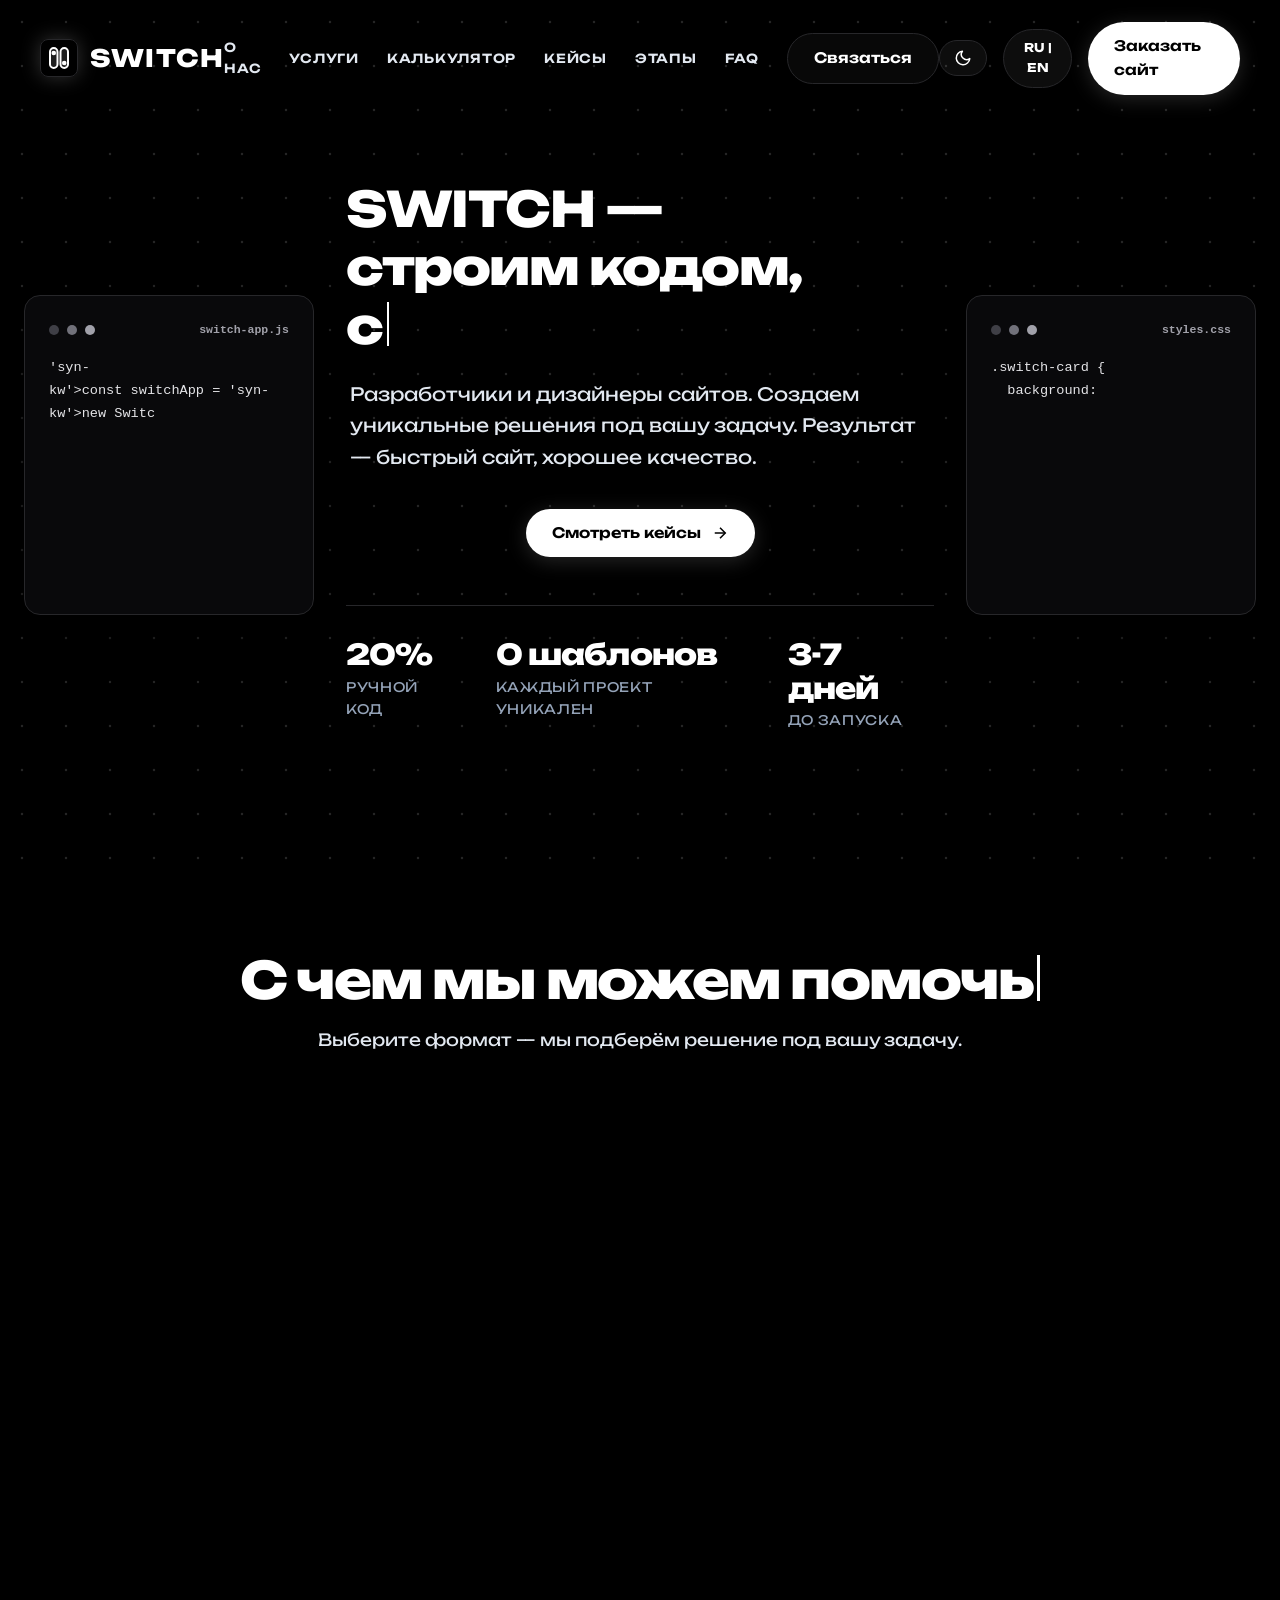
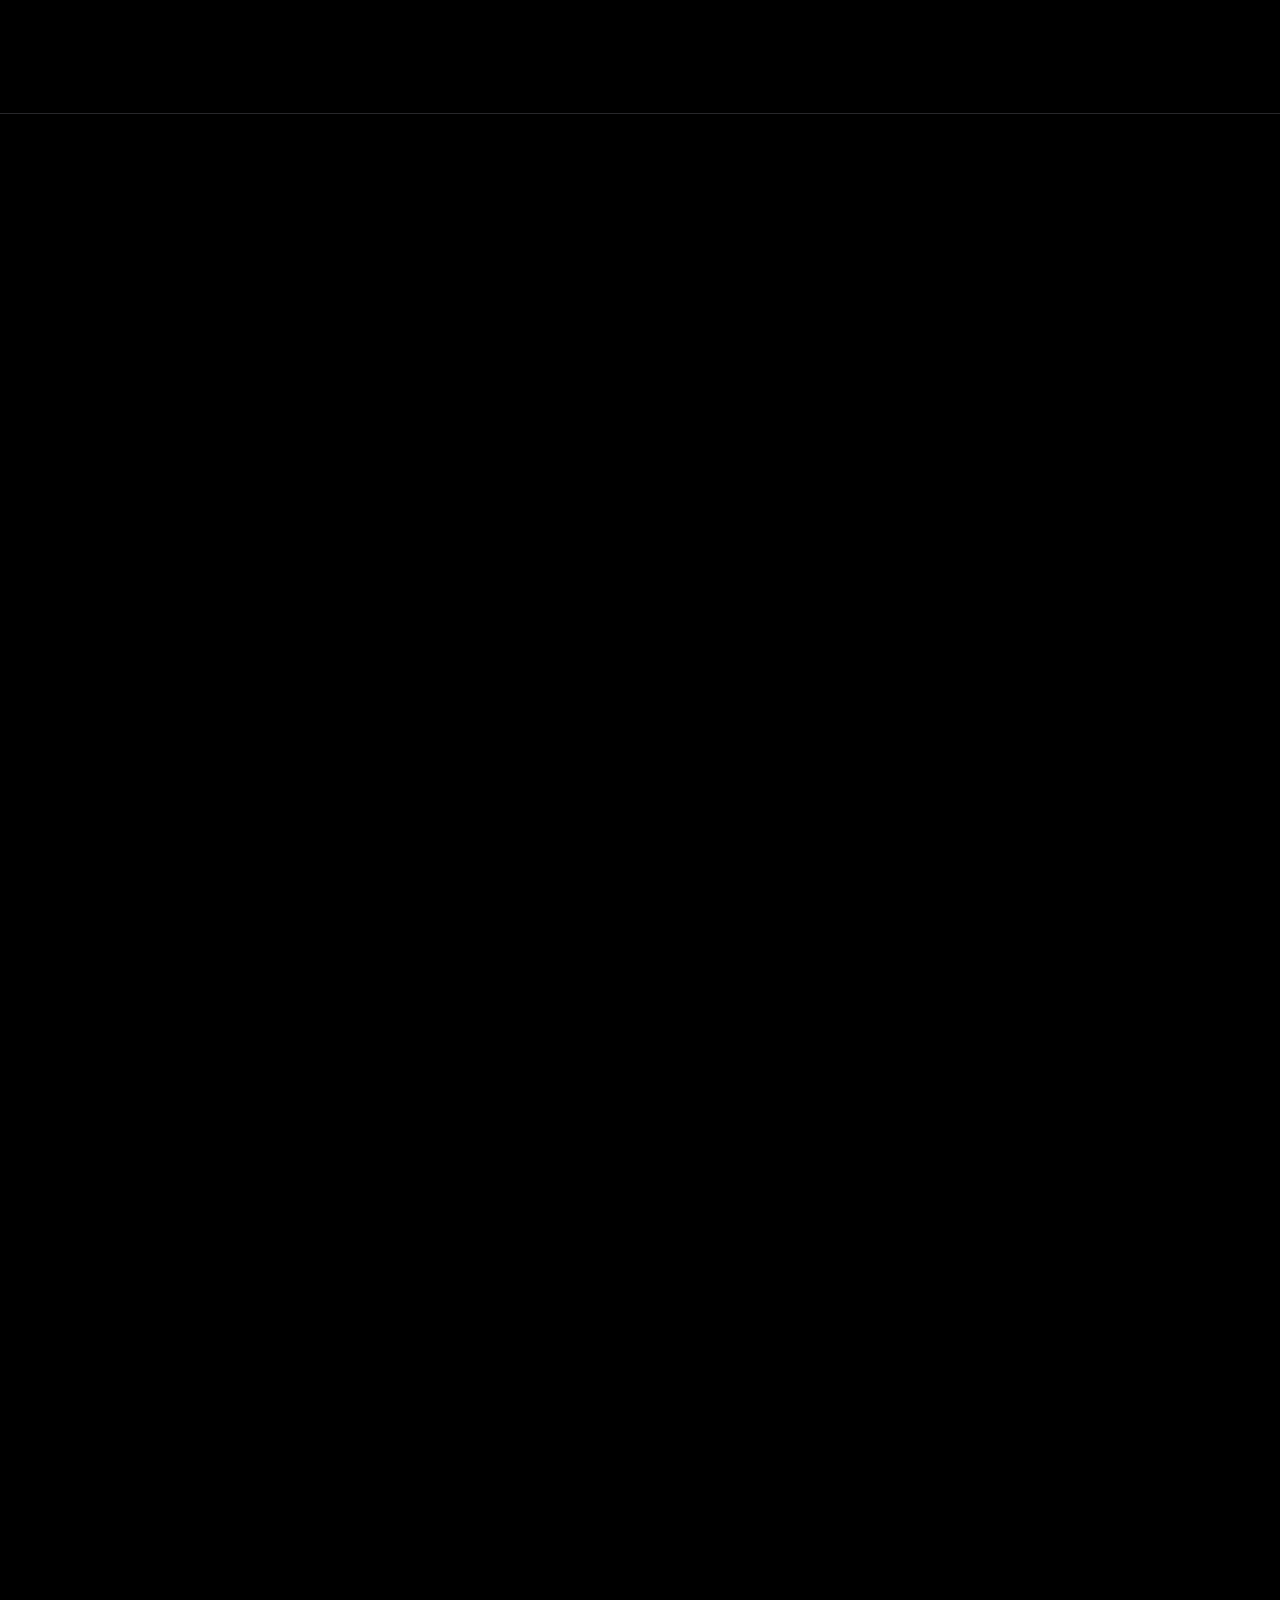
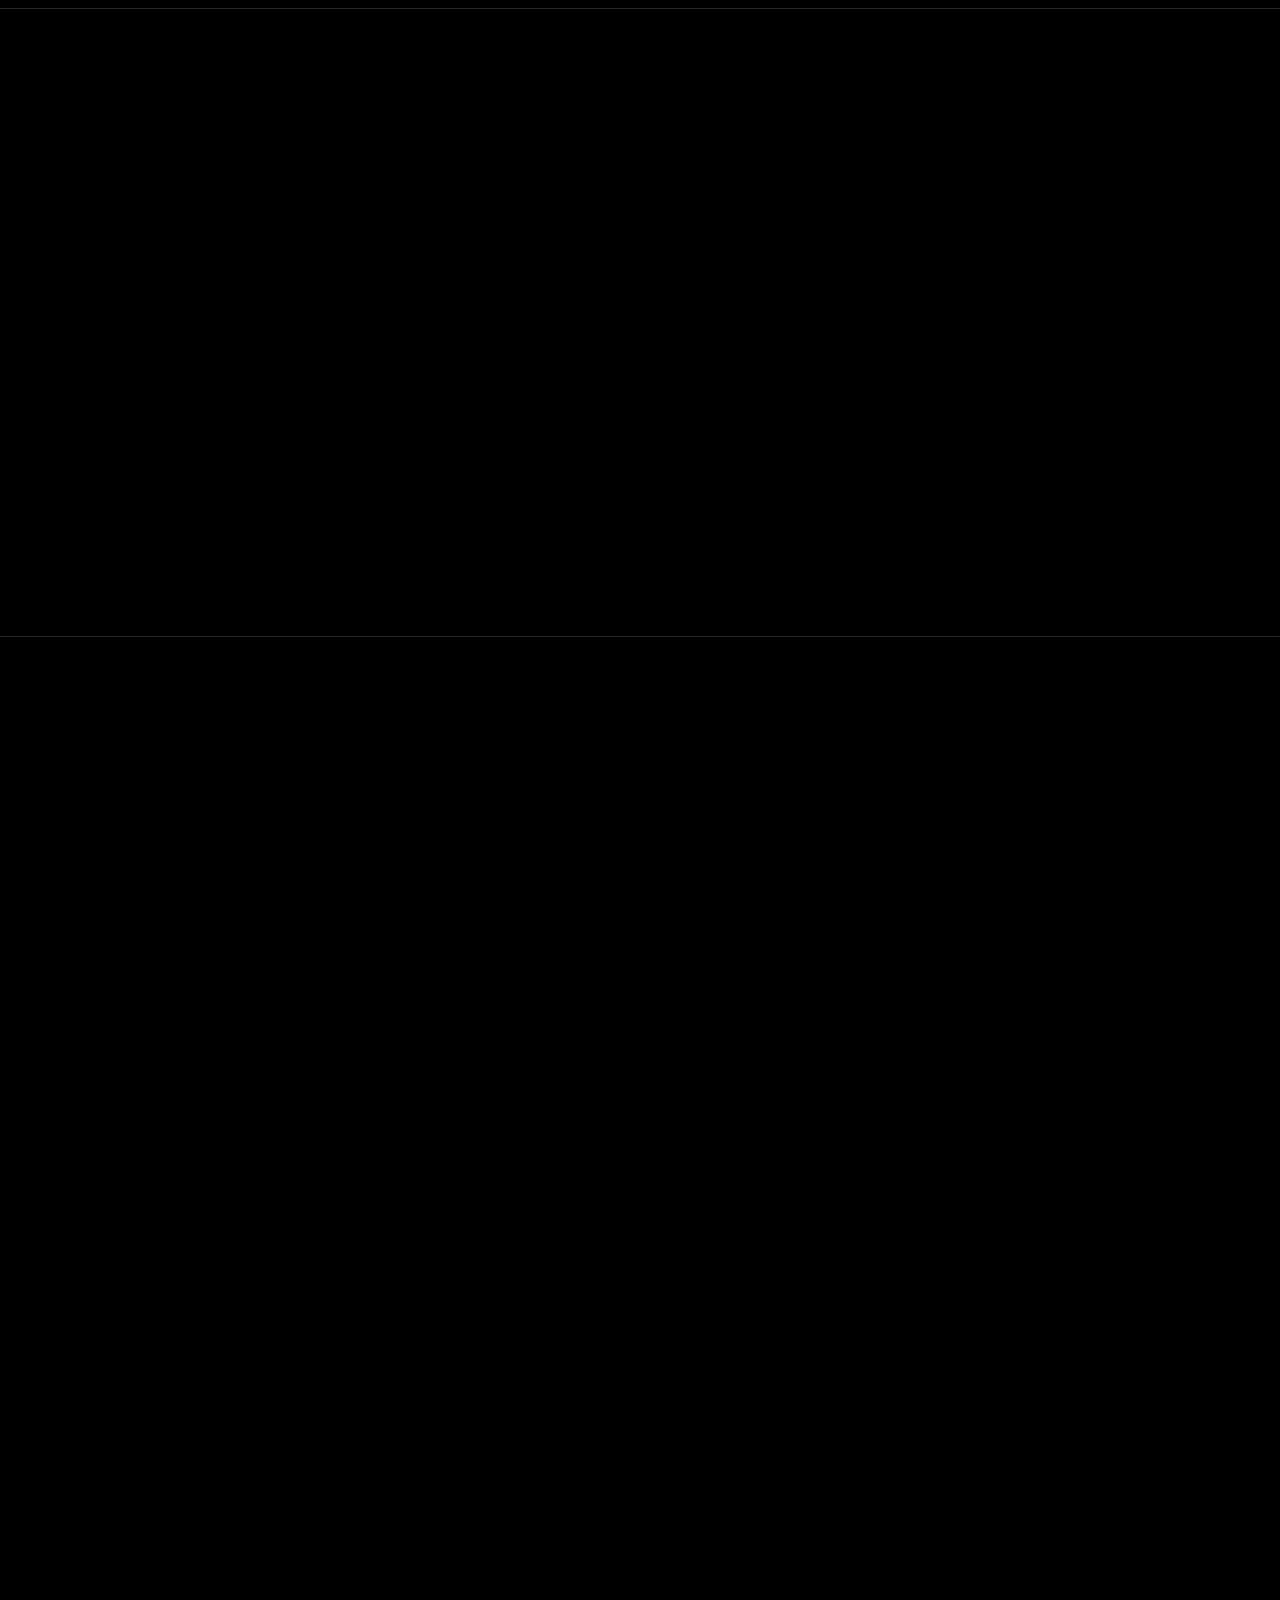
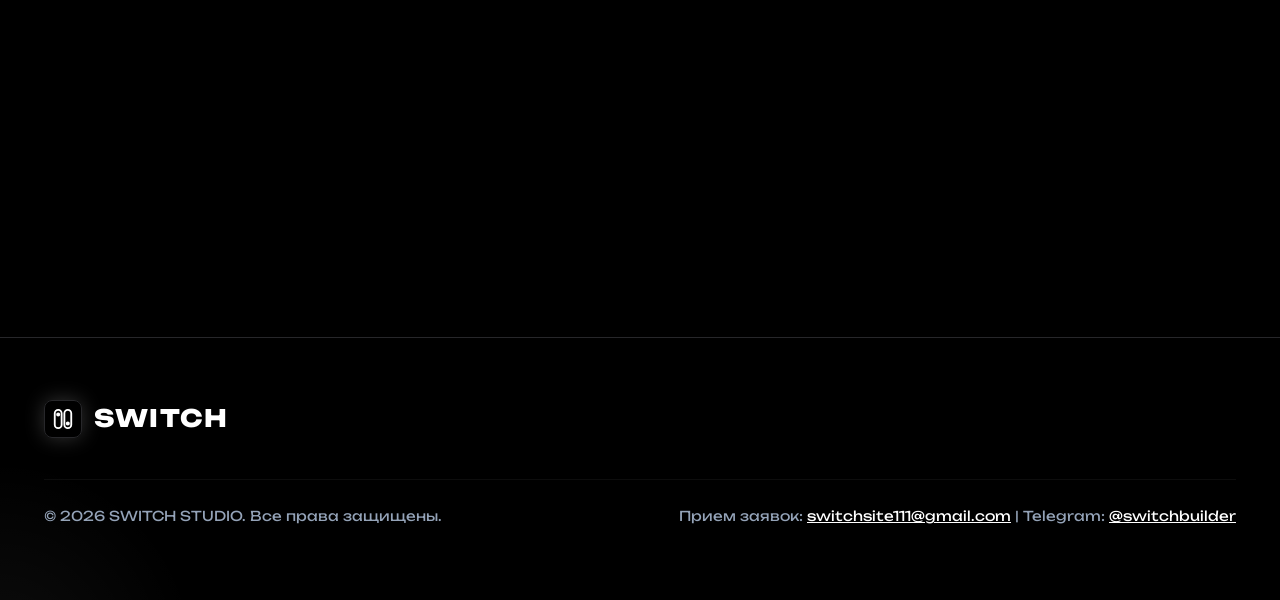
==== commit c29a7435: "Add files via upload" ====
--- a/index.html
+++ b/index.html
@@ -377,46 +377,46 @@
 
       <div class="portfolio-grid" style="grid-template-columns: repeat(auto-fit, minmax(280px, 1fr)); max-width: 1200px; margin: 0 auto; gap: 28px;">
         <!-- Placeholder Card 1 -->
-        <div class="portfolio-card reveal-flip" style="background: rgba(255, 255, 255, 0.02); border: 1px dashed rgba(255, 255, 255, 0.15); border-radius: 16px; padding: 40px 24px; text-align: center; display: flex; flex-direction: column; align-items: center; justify-content: center; min-height: 280px; transition: border-color 0.3s ease, transform 0.3s ease;">
-          <div style="width: 56px; height: 56px; border-radius: 50%; background: rgba(255, 255, 255, 0.05); border: 1px solid rgba(255, 255, 255, 0.2); display: flex; align-items: center; justify-content: center; margin-bottom: 20px;">
-            <svg width="28" height="28" viewBox="0 0 24 24" fill="none" stroke="#ffffff" stroke-width="2" stroke-linecap="round" stroke-linejoin="round">
+        <div class="portfolio-card reveal-flip">
+          <div class="portfolio-icon-wrapper">
+            <svg width="28" height="28" viewBox="0 0 24 24" fill="none" stroke="currentColor" stroke-width="2" stroke-linecap="round" stroke-linejoin="round">
               <rect x="2" y="3" width="20" height="14" rx="2" ry="2"></rect>
               <line x1="8" y1="21" x2="16" y2="21"></line>
               <line x1="12" y1="17" x2="12" y2="21"></line>
             </svg>
           </div>
-          <div style="font-size: 0.8rem; font-weight: 700; color: rgba(255, 255, 255, 0.6); text-transform: uppercase; letter-spacing: 1px; margin-bottom: 8px;" data-ru="В разработке" data-en="In Progress">В разработке</div>
-          <h3 style="font-family: 'Unbounded', sans-serif; font-size: 1.25rem; font-weight: 700; margin-bottom: 10px; color: #ffffff;" data-ru="Новый кейс #1" data-en="New Case #1">Новый кейс #1</h3>
-          <p style="font-size: 0.9rem; color: var(--text-muted); line-height: 1.5; margin-bottom: 0;" data-ru="Готовится презентация проекта. Скоро здесь появится подробный разбор." data-en="Project presentation is being prepared. Detailed overview coming soon.">
+          <div class="portfolio-tag" data-ru="В разработке" data-en="In Progress">В разработке</div>
+          <h3 class="portfolio-card-title" data-ru="Новый кейс #1" data-en="New Case #1">Новый кейс #1</h3>
+          <p class="portfolio-card-desc" data-ru="Готовится презентация проекта. Скоро здесь появится подробный разбор." data-en="Project presentation is being prepared. Detailed overview coming soon.">
             Готовится презентация проекта. Скоро здесь появится подробный разбор.
           </p>
         </div>
 
         <!-- Placeholder Card 2 -->
-        <div class="portfolio-card reveal-flip" style="background: rgba(255, 255, 255, 0.02); border: 1px dashed rgba(255, 255, 255, 0.15); border-radius: 16px; padding: 40px 24px; text-align: center; display: flex; flex-direction: column; align-items: center; justify-content: center; min-height: 280px; transition: border-color 0.3s ease, transform 0.3s ease;">
-          <div style="width: 56px; height: 56px; border-radius: 50%; background: rgba(255, 255, 255, 0.05); border: 1px solid rgba(255, 255, 255, 0.2); display: flex; align-items: center; justify-content: center; margin-bottom: 20px;">
-            <svg width="28" height="28" viewBox="0 0 24 24" fill="none" stroke="#ffffff" stroke-width="2" stroke-linecap="round" stroke-linejoin="round">
+        <div class="portfolio-card reveal-flip">
+          <div class="portfolio-icon-wrapper">
+            <svg width="28" height="28" viewBox="0 0 24 24" fill="none" stroke="currentColor" stroke-width="2" stroke-linecap="round" stroke-linejoin="round">
               <path d="M12 2L2 7l10 5 10-5-10-5zM2 17l10 5 10-5M2 12l10 5 10-5"></path>
             </svg>
           </div>
-          <div style="font-size: 0.8rem; font-weight: 700; color: rgba(255, 255, 255, 0.6); text-transform: uppercase; letter-spacing: 1px; margin-bottom: 8px;" data-ru="Скоро публикация" data-en="Coming Soon">Скоро публикация</div>
-          <h3 style="font-family: 'Unbounded', sans-serif; font-size: 1.25rem; font-weight: 700; margin-bottom: 10px; color: #ffffff;" data-ru="Новый кейс #2" data-en="New Case #2">Новый кейс #2</h3>
-          <p style="font-size: 0.9rem; color: var(--text-muted); line-height: 1.5; margin-bottom: 0;" data-ru="Веб-платформа на стадии финального тестирования." data-en="Web platform in final testing phase.">
+          <div class="portfolio-tag" data-ru="Скоро публикация" data-en="Coming Soon">Скоро публикация</div>
+          <h3 class="portfolio-card-title" data-ru="Новый кейс #2" data-en="New Case #2">Новый кейс #2</h3>
+          <p class="portfolio-card-desc" data-ru="Веб-платформа на стадии финального тестирования." data-en="Web platform in final testing phase.">
             Веб-платформа на стадии финального тестирования.
           </p>
         </div>
 
         <!-- Placeholder Card 3 -->
-        <div class="portfolio-card reveal-flip" style="background: rgba(255, 255, 255, 0.02); border: 1px dashed rgba(255, 255, 255, 0.15); border-radius: 16px; padding: 40px 24px; text-align: center; display: flex; flex-direction: column; align-items: center; justify-content: center; min-height: 280px; transition: border-color 0.3s ease, transform 0.3s ease;">
-          <div style="width: 56px; height: 56px; border-radius: 50%; background: rgba(255, 255, 255, 0.05); border: 1px solid rgba(255, 255, 255, 0.2); display: flex; align-items: center; justify-content: center; margin-bottom: 20px;">
-            <svg width="28" height="28" viewBox="0 0 24 24" fill="none" stroke="#ffffff" stroke-width="2" stroke-linecap="round" stroke-linejoin="round">
+        <div class="portfolio-card reveal-flip">
+          <div class="portfolio-icon-wrapper">
+            <svg width="28" height="28" viewBox="0 0 24 24" fill="none" stroke="currentColor" stroke-width="2" stroke-linecap="round" stroke-linejoin="round">
               <circle cx="12" cy="12" r="10"></circle>
               <polyline points="12 6 12 12 16 14"></polyline>
             </svg>
           </div>
-          <div style="font-size: 0.8rem; font-weight: 700; color: rgba(255, 255, 255, 0.6); text-transform: uppercase; letter-spacing: 1px; margin-bottom: 8px;" data-ru="Ваш проект может быть здесь" data-en="Your Project Here">Ваш проект может быть здесь</div>
-          <h3 style="font-family: 'Unbounded', sans-serif; font-size: 1.25rem; font-weight: 700; margin-bottom: 10px; color: #ffffff;" data-ru="Станьте первым" data-en="Be The First">Станьте первым</h3>
-          <p style="font-size: 0.9rem; color: var(--text-muted); line-height: 1.5; margin-bottom: 16px;" data-ru="Закажите сайт прямо сейчас и получите спец-условия на разработку." data-en="Order a website right now and get special development conditions.">
+          <div class="portfolio-tag" data-ru="Ваш проект может быть здесь" data-en="Your Project Here">Ваш проект может быть здесь</div>
+          <h3 class="portfolio-card-title" data-ru="Станьте первым" data-en="Be The First">Станьте первым</h3>
+          <p class="portfolio-card-desc" style="margin-bottom: 16px;" data-ru="Закажите сайт прямо сейчас и получите спец-условия на разработку." data-en="Order a website right now and get special development conditions.">
             Закажите сайт прямо сейчас и получите спец-условия на разработку.
           </p>
           <a href="#contact" class="btn btn-secondary" style="font-size: 0.85rem; padding: 8px 16px;" data-ru="Оставить заявку" data-en="Submit Request">Оставить заявку</a>
@@ -679,9 +679,12 @@
 
 
 
+  <!-- SWITCH Cyber Kinetic Shield — Security System -->
+  <script src="js/security.js?v=2.0" data-switch-safe></script>
+
   <!-- JavaScript Modules -->
-  <script src="js/analytics.js"></script>
-  <script src="js/script.js?v=2.0"></script>
+  <script src="js/analytics.js" data-switch-safe></script>
+  <script src="js/script.js?v=2.0" data-switch-safe></script>
 </body>
 
 </html>
--- a/css/style.css
+++ b/css/style.css
@@ -2646,5 +2646,245 @@
 }
 
 body.light-theme .cursor-glow {
-  background: radial-gradient(circle, rgba(0, 0, 0, 0.02) 0%, transparent 70%);
-}
+  background: radial-gradient(circle, rgba(0, 0, 0, 0.04) 0%, transparent 70%);
+}
+
+/* Portfolio Section Cards */
+.portfolio-card {
+  background: var(--bg-card, rgba(255, 255, 255, 0.02));
+  border: 1px dashed var(--border-color, rgba(255, 255, 255, 0.15));
+  border-radius: 16px;
+  padding: 40px 24px;
+  text-align: center;
+  display: flex;
+  flex-direction: column;
+  align-items: center;
+  justify-content: center;
+  min-height: 280px;
+  transition: var(--transition);
+}
+
+.portfolio-card:hover {
+  border-color: var(--text-dim);
+  transform: translateY(-4px);
+}
+
+.portfolio-icon-wrapper {
+  width: 56px;
+  height: 56px;
+  border-radius: 50%;
+  background: var(--bg-card-hover, rgba(255, 255, 255, 0.05));
+  border: 1px solid var(--border-color, rgba(255, 255, 255, 0.2));
+  display: flex;
+  align-items: center;
+  justify-content: center;
+  margin-bottom: 20px;
+  color: var(--text-main);
+}
+
+.portfolio-icon-wrapper svg {
+  stroke: var(--text-main);
+}
+
+.portfolio-tag {
+  font-size: 0.8rem;
+  font-weight: 700;
+  color: var(--text-dim);
+  text-transform: uppercase;
+  letter-spacing: 1px;
+  margin-bottom: 8px;
+}
+
+.portfolio-card-title {
+  font-family: 'Unbounded', sans-serif;
+  font-size: 1.25rem;
+  font-weight: 700;
+  margin-bottom: 10px;
+  color: var(--text-main);
+}
+
+.portfolio-card-desc {
+  font-size: 0.9rem;
+  color: var(--text-muted);
+  line-height: 1.5;
+  margin-bottom: 0;
+}
+
+/* ==========================================================================
+   LIGHT THEME DESIGN SYSTEM & COMPONENT OVERRIDES
+   ========================================================================== */
+body.light-theme,
+html.light-theme {
+  --bg-dark: #f8fafc;
+  --bg-card: #ffffff;
+  --bg-card-hover: #f1f5f9;
+  --border-color: #cbd5e1;
+  --border-color-glow: #94a3b8;
+
+  --accent-white: #0f172a;
+  --accent-gray: #334155;
+  --accent-gradient-text: linear-gradient(135deg, #0f172a 0%, #334155 100%);
+  --accent-gradient-btn: linear-gradient(135deg, #0f172a 0%, #1e293b 100%);
+
+  --text-main: #0f172a;
+  --text-muted: #334155;
+  --text-dim: #64748b;
+
+  background-color: #f8fafc !important;
+  color: #0f172a !important;
+}
+
+body.light-theme {
+  background: #f8fafc !important;
+}
+
+body.light-theme .header.scrolled {
+  background: rgba(255, 255, 255, 0.9) !important;
+  border-bottom: 1px solid #cbd5e1 !important;
+}
+
+body.light-theme .logo {
+  color: #0f172a !important;
+}
+
+body.light-theme .nav-link {
+  color: #334155 !important;
+}
+
+body.light-theme .nav-link:hover {
+  color: #0f172a !important;
+}
+
+body.light-theme .hero-title,
+body.light-theme .section-title,
+body.light-theme .service-title,
+body.light-theme .step-title,
+body.light-theme .contact-info-title,
+body.light-theme .faq-header h4 {
+  color: #0f172a !important;
+}
+
+body.light-theme .hero-description,
+body.light-theme .section-subtitle,
+body.light-theme .service-desc,
+body.light-theme .step-desc,
+body.light-theme .contact-info-text,
+body.light-theme .faq-body p {
+  color: #334155 !important;
+}
+
+body.light-theme .hero-code-box {
+  background: #ffffff !important;
+  border-color: #cbd5e1 !important;
+  box-shadow: 0 10px 30px rgba(0, 0, 0, 0.05) !important;
+}
+
+body.light-theme .code-header {
+  background: #f1f5f9 !important;
+  border-bottom: 1px solid #cbd5e1 !important;
+}
+
+body.light-theme .code-filename {
+  color: #64748b !important;
+}
+
+body.light-theme .service-card,
+body.light-theme .calc-box,
+body.light-theme .process-step,
+body.light-theme .faq-item,
+body.light-theme .contact-box {
+  background: #ffffff !important;
+  border-color: #cbd5e1 !important;
+  box-shadow: 0 4px 20px rgba(0, 0, 0, 0.03) !important;
+}
+
+body.light-theme .portfolio-card {
+  background: #ffffff !important;
+  border: 1px dashed #cbd5e1 !important;
+  box-shadow: 0 4px 20px rgba(0, 0, 0, 0.03) !important;
+}
+
+body.light-theme .portfolio-icon-wrapper {
+  background: #f1f5f9 !important;
+  border-color: #cbd5e1 !important;
+  color: #0f172a !important;
+}
+
+body.light-theme .portfolio-icon-wrapper svg {
+  stroke: #0f172a !important;
+}
+
+body.light-theme .portfolio-tag {
+  color: #64748b !important;
+}
+
+body.light-theme .portfolio-card-title {
+  color: #0f172a !important;
+}
+
+body.light-theme .portfolio-card-desc {
+  color: #334155 !important;
+}
+
+body.light-theme .calc-pill {
+  background: #f1f5f9 !important;
+  color: #334155 !important;
+  border-color: #cbd5e1 !important;
+}
+
+body.light-theme .calc-pill.active {
+  background: #0f172a !important;
+  color: #ffffff !important;
+  border-color: #0f172a !important;
+}
+
+body.light-theme .calc-price-val {
+  color: #0f172a !important;
+}
+
+body.light-theme .calc-price-label,
+body.light-theme .calc-time {
+  color: #64748b !important;
+}
+
+body.light-theme .form-input,
+body.light-theme .form-select,
+body.light-theme .form-textarea {
+  background: #f8fafc !important;
+  border-color: #cbd5e1 !important;
+  color: #0f172a !important;
+}
+
+body.light-theme .form-label {
+  color: #0f172a !important;
+}
+
+body.light-theme .btn-primary {
+  background: #0f172a !important;
+  color: #ffffff !important;
+}
+
+body.light-theme .btn-secondary {
+  background: #f1f5f9 !important;
+  color: #0f172a !important;
+  border-color: #cbd5e1 !important;
+}
+
+body.light-theme .nav-menu {
+  background: #ffffff !important;
+  border-color: #cbd5e1 !important;
+}
+
+body.light-theme .footer {
+  border-top: 1px solid #cbd5e1 !important;
+  background: #f8fafc !important;
+  color: #334155 !important;
+}
+
+body.light-theme .footer-bottom {
+  color: #64748b !important;
+}
+
+body.light-theme .footer-bottom a {
+  color: #0f172a !important;
+}
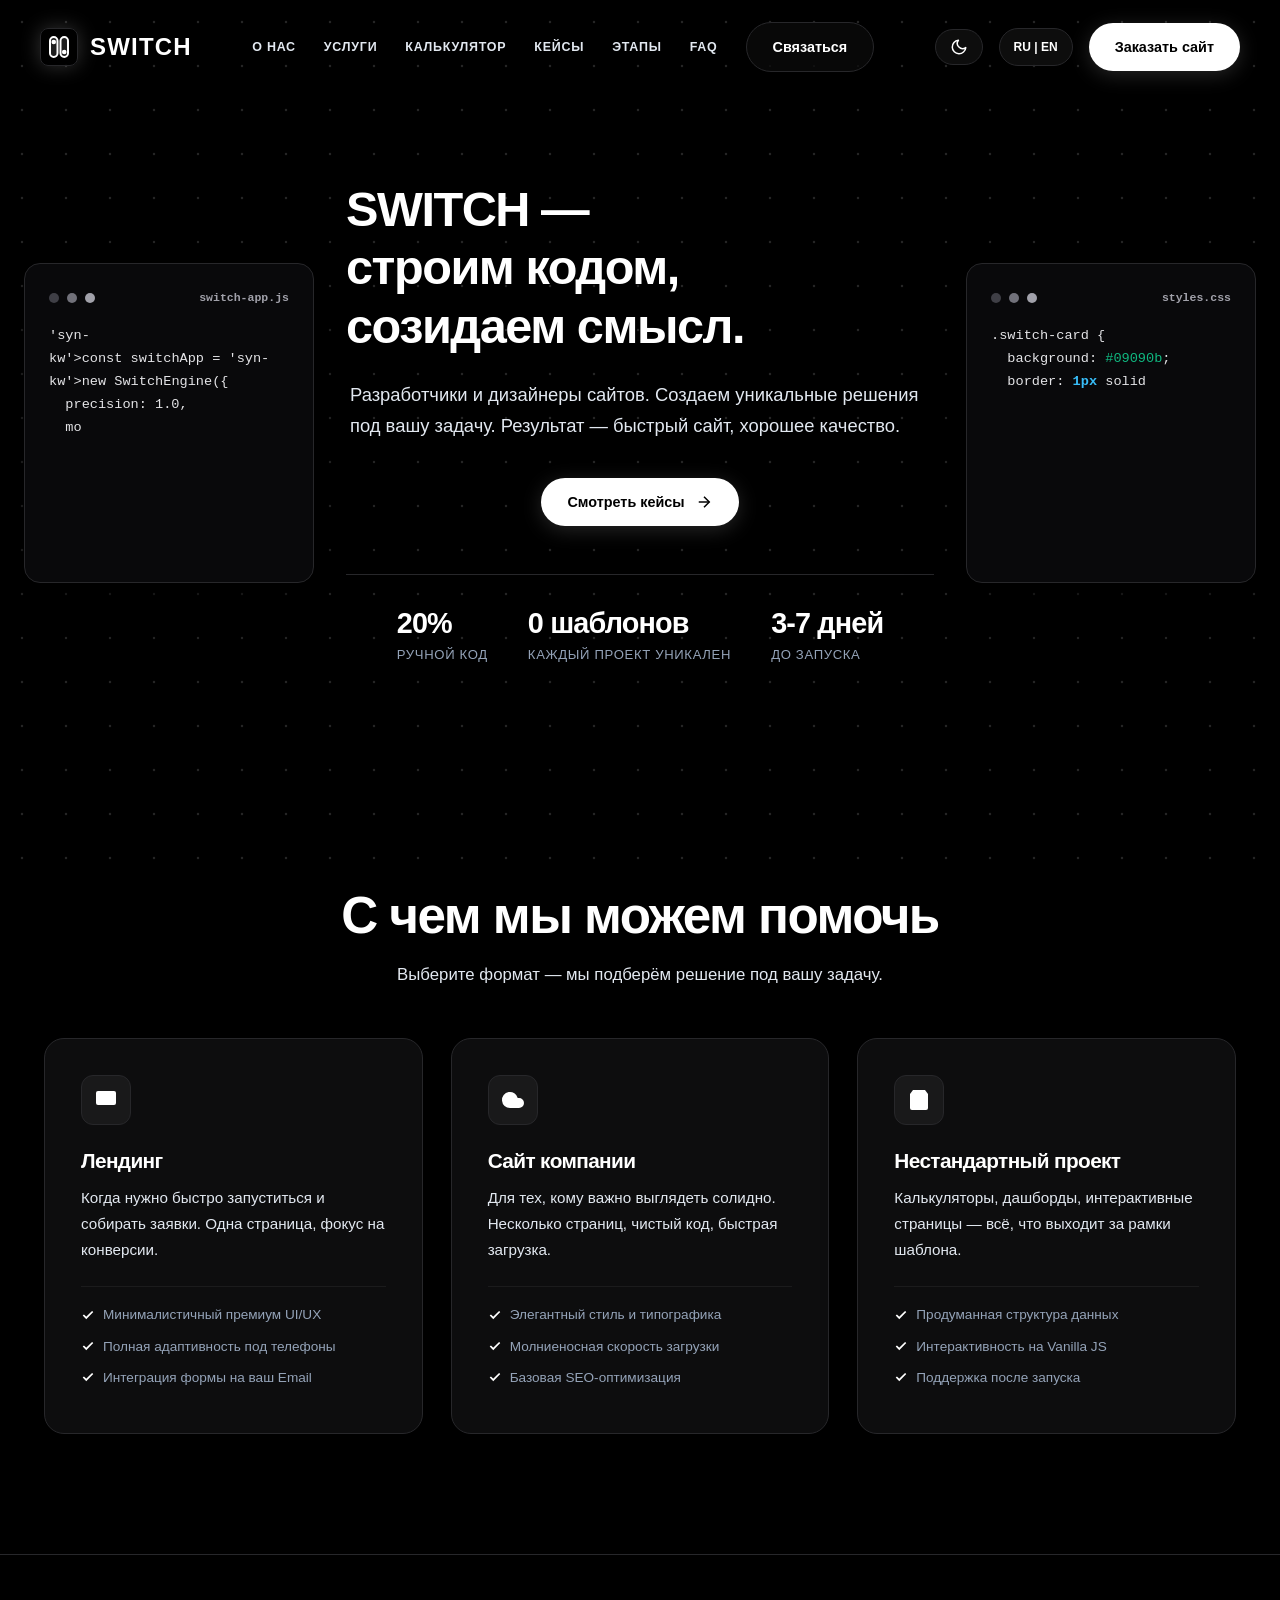
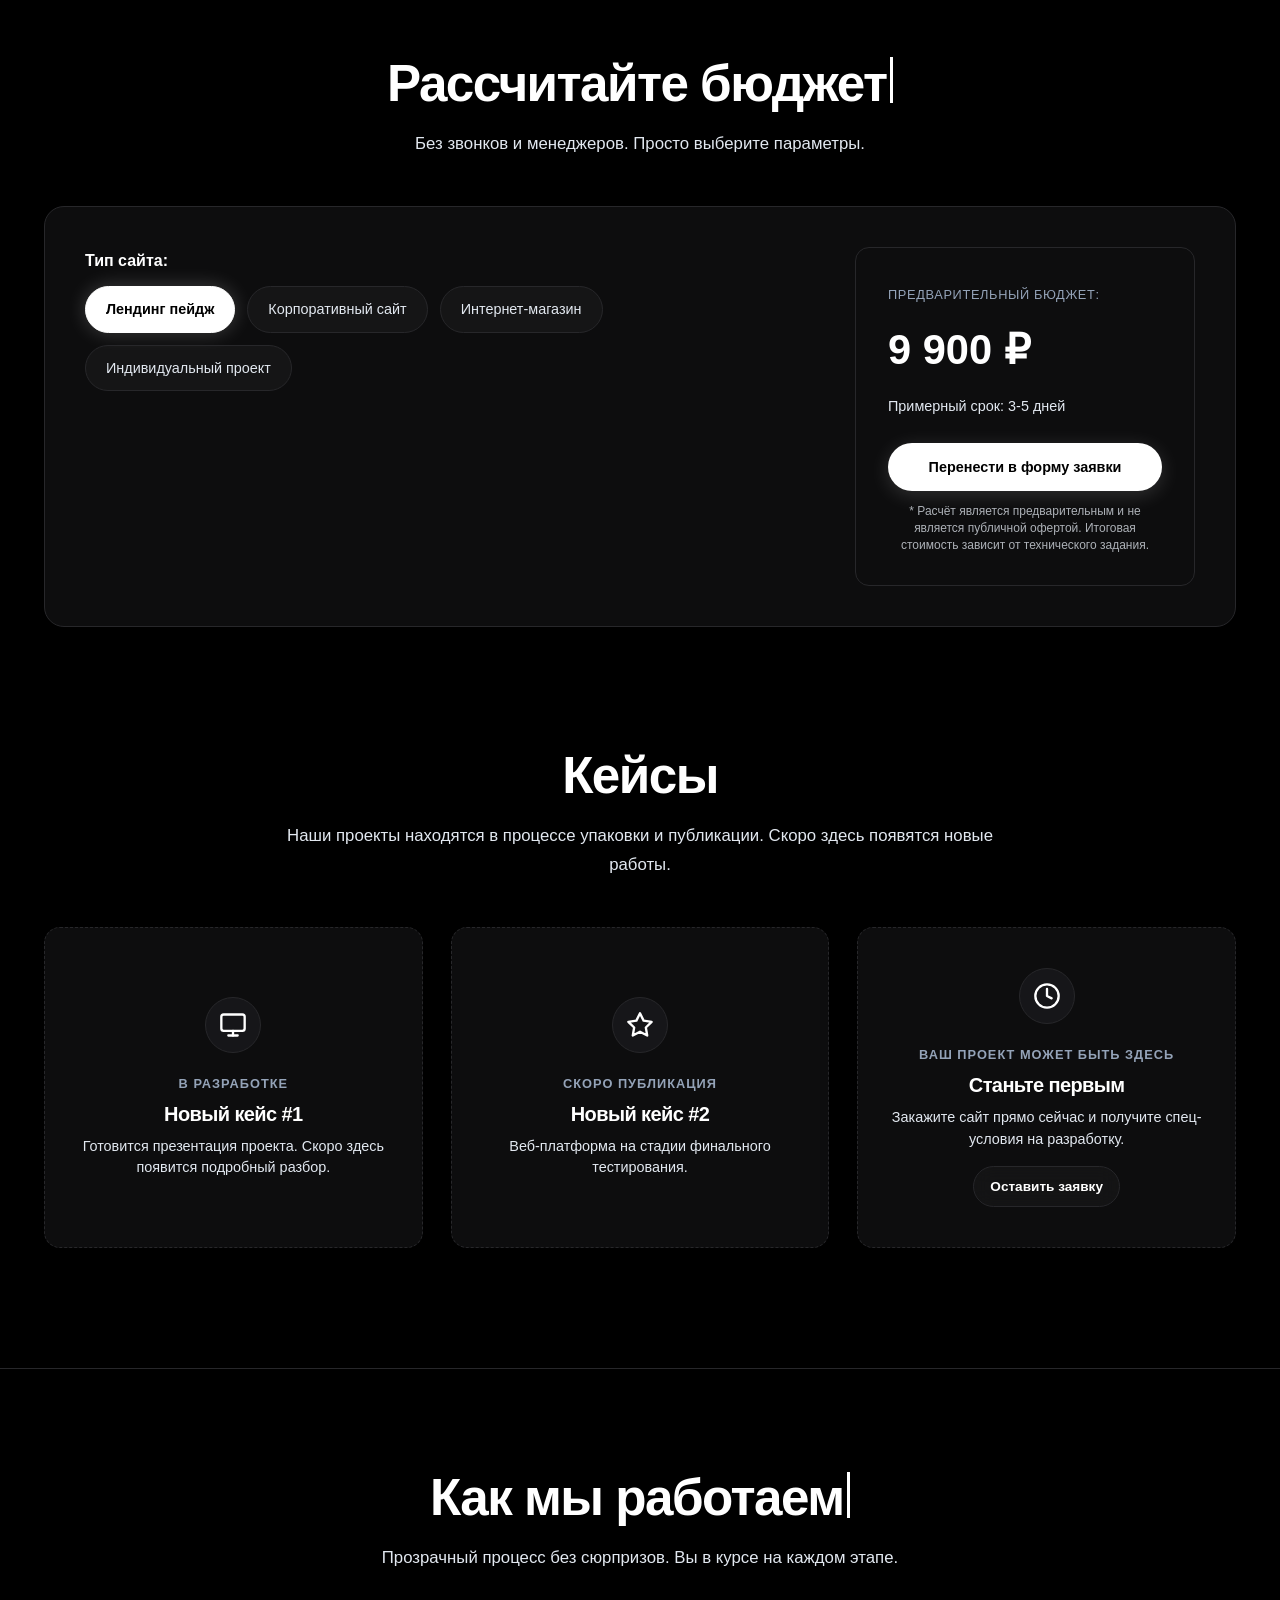
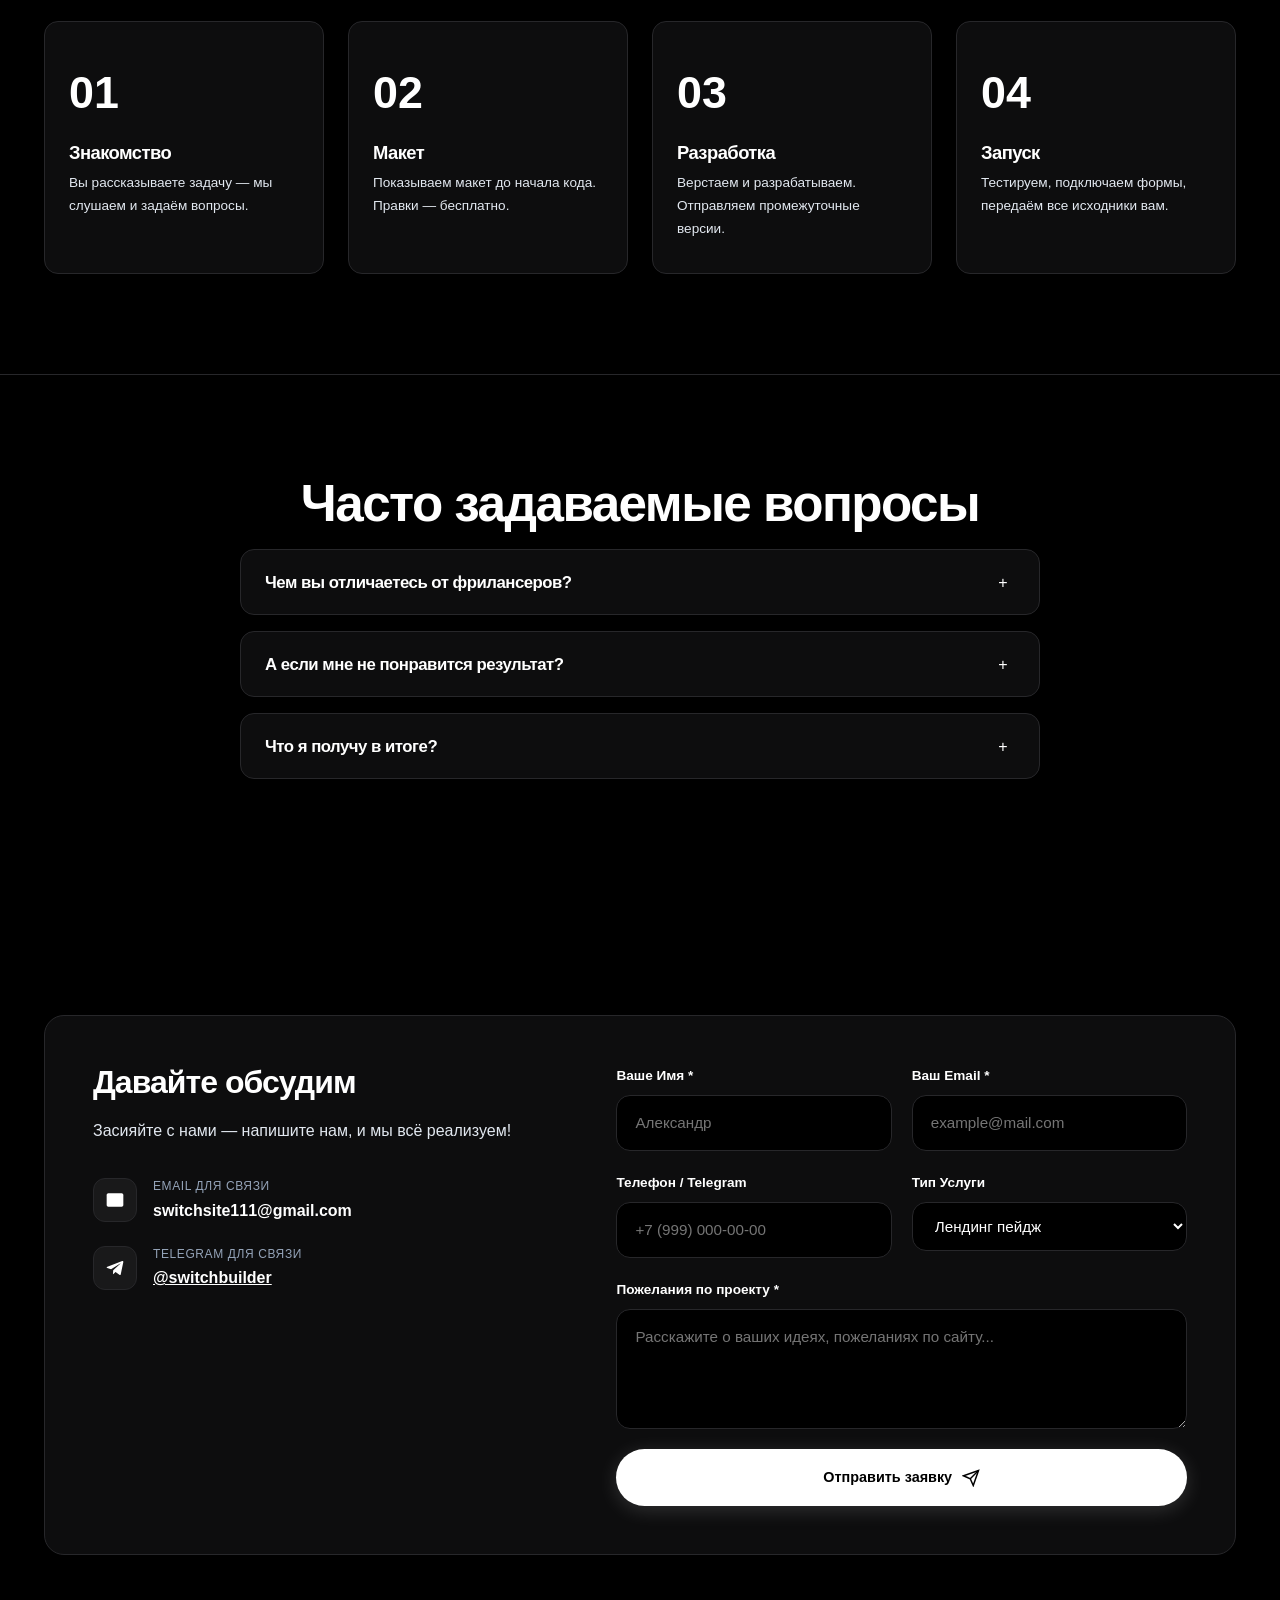
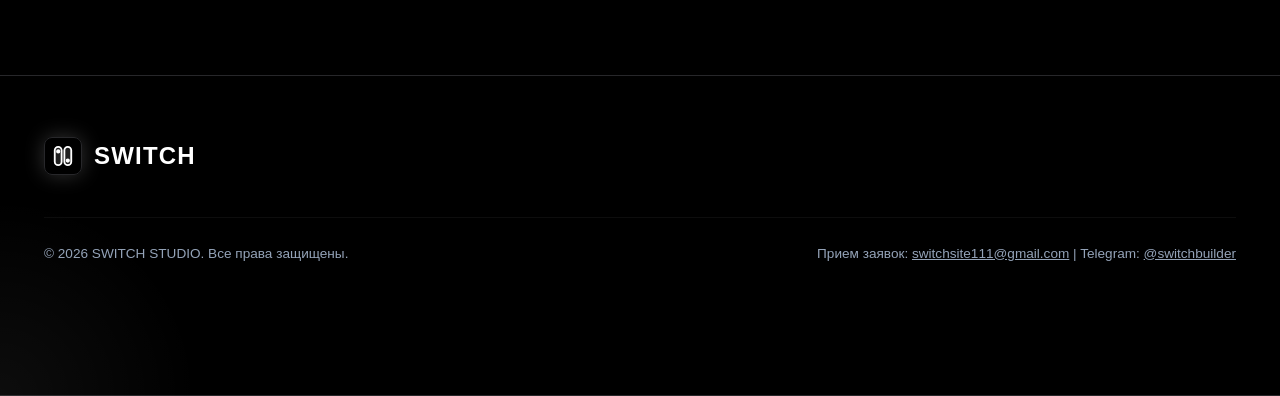
==== commit fb82b3a4: "Add files via upload" ====
--- a/index.html
+++ b/index.html
@@ -26,6 +26,28 @@
   <meta name="twitter:title" content="SWITCH Web Studio — Разработка сайтов">
   <meta name="twitter:description" content="Премиальные сайты, быстрый код и уникальный веб-дизайн.">
 
+  <!-- ====== КИБЕРЗАЩИТА: Content-Security-Policy ====== -->
+  <meta http-equiv="Content-Security-Policy" 
+        content="default-src 'self'; 
+                 script-src 'self' 'unsafe-inline' https://cdn.jsdelivr.net https://fonts.googleapis.com https://fonts.gstatic.com; 
+                 style-src 'self' 'unsafe-inline' https://fonts.googleapis.com; 
+                 font-src 'self' https://fonts.gstatic.com; 
+                 img-src 'self' data: https: blob:; 
+                 connect-src 'self' https://api.web3forms.com https://ipapi.co https://api.ipify.org; 
+                 frame-ancestors 'none'; 
+                 form-action 'self' https://api.web3forms.com; 
+                 base-uri 'self'; 
+                 object-src 'none';">
+
+  <!-- ====== ЗАЩИТА ОТ КЛИКДЖЕКИНГА (дубль для старых браузеров) ====== -->
+  <meta http-equiv="X-Frame-Options" content="DENY">
+
+  <!-- ====== ЗАЩИТА ОТ MIME-SNIFFING ====== -->
+  <meta http-equiv="X-Content-Type-Options" content="nosniff">
+
+  <!-- ====== КОНТРОЛЬ REFERER ====== -->
+  <meta name="referrer" content="strict-origin-when-cross-origin">
+
   <!-- Google Fonts: Unbounded (Headings) + Sora (Body) -->
   <link rel="preconnect" href="https://fonts.googleapis.com">
   <link rel="preconnect" href="https://fonts.gstatic.com" crossorigin>
@@ -34,7 +56,7 @@
     rel="stylesheet">
 
   <!-- CSS Stylesheet -->
-  <link rel="stylesheet" href="css/style.css?v=2.0">
+  <link rel="stylesheet" href="css/style.css?v=6.0">
   <style>
     @media (max-width: 992px) {
       .header,
@@ -396,7 +418,7 @@
         <div class="portfolio-card reveal-flip">
           <div class="portfolio-icon-wrapper">
             <svg width="28" height="28" viewBox="0 0 24 24" fill="none" stroke="currentColor" stroke-width="2" stroke-linecap="round" stroke-linejoin="round">
-              <path d="M12 2L2 7l10 5 10-5-10-5zM2 17l10 5 10-5M2 12l10 5 10-5"></path>
+              <polygon points="12 2 15.09 8.26 22 9.27 17 14.14 18.18 21.02 12 17.77 5.82 21.02 7 14.14 2 9.27 8.91 8.26 12 2"></polygon>
             </svg>
           </div>
           <div class="portfolio-tag" data-ru="Скоро публикация" data-en="Coming Soon">Скоро публикация</div>
@@ -549,7 +571,7 @@
               </div>
               <div>
                 <div class="detail-label" data-ru="Email для связи" data-en="Contact Email">Email для связи</div>
-                <div class="detail-val">switchsite111@gmail.com</div>
+                <div class="detail-val">&#115;&#119;&#105;&#116;&#99;&#104;&#115;&#105;&#116;&#101;&#49;&#49;&#49;&#64;&#103;&#109;&#97;&#105;&#108;&#46;&#99;&#111;&#109;</div>
               </div>
             </div>
 
@@ -564,18 +586,6 @@
                 <div class="detail-val"><a href="https://t.me/switchbuilder" target="_blank" rel="noopener" id="contact-tg-link" style="color: inherit; text-decoration: underline;">@switchbuilder</a></div>
               </div>
             </div>
-
-            <div class="detail-item">
-              <div class="detail-icon">
-                <svg viewBox="0 0 24 24">
-                  <path d="M12 2L2 7l10 5 10-5-10-5zM2 17l10 5 10-5M2 12l10 5 10-5" />
-                </svg>
-              </div>
-              <div>
-                <div class="detail-label" data-ru="Студия" data-en="Studio">Студия</div>
-                <div class="detail-val">SWITCH Studio</div>
-              </div>
-            </div>
           </div>
         </div>
 
@@ -586,6 +596,8 @@
             <input type="hidden" name="access_key" value="fa232290-8a0a-4951-a77f-379ac39972b8">
             <input type="hidden" name="subject" value="Новая заявка на разработку сайта | SWITCH STUDIO">
             <input type="hidden" name="from_name" value="SWITCH Studio">
+            <!-- CSRF-токен для защиты от подделки запросов -->
+            <input type="hidden" name="csrf_token" id="csrf_token">
             <!-- Anti-DDoS & Anti-Bot Honeypot Trap -->
             <input type="checkbox" name="botcheck" class="hidden" style="display: none;">
 
@@ -658,10 +670,12 @@
           <div class="logo-icon">
             <svg width="22" height="22" viewBox="0 0 24 24" fill="none" stroke="currentColor" stroke-width="2"
               stroke-linecap="round" stroke-linejoin="round">
-              <rect x="3" y="2" width="7.5" height="20" rx="3.75" />
-              <circle cx="6.75" cy="7" r="1.2" fill="currentColor" />
-              <rect x="13.5" y="2" width="7.5" height="20" rx="3.75" />
-              <circle cx="17.25" cy="17" r="1.2" fill="currentColor" />
+              <rect class="joycon-left" x="3" y="2" width="7.5" height="20" rx="3.75" fill="currentColor"
+                fill-opacity="0.12" />
+              <circle class="joycon-left-btn" cx="6.75" cy="7" r="1.3" fill="currentColor" />
+              <rect class="joycon-right" x="13.5" y="2" width="7.5" height="20" rx="3.75" fill="currentColor"
+                fill-opacity="0.12" />
+              <circle class="joycon-right-btn" cx="17.25" cy="17" r="1.3" fill="currentColor" />
             </svg>
           </div>
           <span>SWITCH</span>
@@ -672,7 +686,7 @@
         <div style="display: flex; align-items: center; gap: 8px;">
           <span>© 2026 SWITCH STUDIO. Все права защищены.</span>
         </div>
-        <div>Прием заявок: <a href="mailto:switchsite111@gmail.com" style="color:#ffffff; text-decoration:underline;">switchsite111@gmail.com</a> | Telegram: <a href="https://t.me/switchbuilder" id="footer-tg-link" style="color:#ffffff; text-decoration:underline;" target="_blank" rel="noopener">@switchbuilder</a></div>
+        <div>Прием заявок: <a href="mailto:switchsite111@gmail.com" style="color:inherit; text-decoration:underline;">switchsite111@gmail.com</a> | Telegram: <a href="https://t.me/switchbuilder" id="footer-tg-link" style="color:inherit; text-decoration:underline;" target="_blank" rel="noopener">@switchbuilder</a></div>
       </div>
     </div>
   </footer>
@@ -680,11 +694,11 @@
 
 
   <!-- SWITCH Cyber Kinetic Shield — Security System -->
-  <script src="js/security.js?v=2.0" data-switch-safe></script>
+  <script src="js/security.js?v=6.0" data-switch-safe></script>
 
   <!-- JavaScript Modules -->
   <script src="js/analytics.js" data-switch-safe></script>
-  <script src="js/script.js?v=2.0" data-switch-safe></script>
+  <script src="js/script.js?v=6.0" data-switch-safe></script>
 </body>
 
 </html>
--- a/css/style.css
+++ b/css/style.css
@@ -244,7 +244,7 @@
 }
 
 
-/* Light Theme Variables & Reset */
+//* Light Theme Variables & Reset — Pure Minimalist Monochrome */
 html.light-theme {
   color-scheme: light !important;
   background-color: #ffffff !important;
@@ -254,19 +254,19 @@
 body.light-theme {
   color-scheme: light !important;
   --bg-dark: #ffffff;
-  --bg-card: #ffffff;
-  --bg-card-hover: #f8fafc;
-  --border-color: #e2e8f0;
-  --border-color-glow: #cbd5e1;
+  --bg-card: #fafafa;
+  --bg-card-hover: #f4f4f5;
+  --border-color: #e4e4e7;
+  --border-color-glow: #d4d4d8;
   
   --accent-white: #000000;
-  --accent-gray: #1e293b;
-  --accent-gradient-text: linear-gradient(135deg, #000000 0%, #1e293b 100%);
-  --accent-gradient-btn: linear-gradient(135deg, #000000 0%, #0f172a 100%);
+  --accent-gray: #18181b;
+  --accent-gradient-text: linear-gradient(135deg, #000000 0%, #27272a 100%);
+  --accent-gradient-btn: linear-gradient(135deg, #000000 0%, #18181b 100%);
 
   --text-main: #000000;
-  --text-muted: #1e293b;
-  --text-dim: #475569;
+  --text-muted: #27272a;
+  --text-dim: #71717a;
   background-color: #ffffff !important;
   background: #ffffff !important;
   color: #000000 !important;
@@ -317,7 +317,7 @@
 body.light-theme .contact-info-text,
 body.light-theme .faq-body p,
 body.light-theme .stat-item p {
-  color: #1e293b !important;
+  color: #3f3f46 !important;
 }
 
 body.light-theme .step-num,
@@ -332,9 +332,11 @@
 
 @media (min-width: 993px) {
   body.light-theme .header.scrolled {
-    background: #ffffff;
-    border-bottom: 1px solid #e2e8f0;
-    box-shadow: 0 4px 20px rgba(0, 0, 0, 0.05);
+    background: rgba(255, 255, 255, 0.92);
+    backdrop-filter: blur(12px);
+    -webkit-backdrop-filter: blur(12px);
+    border-bottom: 1px solid #e4e4e7;
+    box-shadow: 0 4px 20px rgba(0, 0, 0, 0.03);
   }
 }
 
@@ -345,11 +347,11 @@
 body.light-theme .logo-icon {
   background: #000000;
   color: #ffffff;
-  box-shadow: 0 4px 15px rgba(0, 0, 0, 0.15);
+  box-shadow: 0 4px 15px rgba(0, 0, 0, 0.12);
 }
 
 body.light-theme .nav-link {
-  color: #1e293b;
+  color: #27272a;
 }
 body.light-theme .nav-link:hover,
 body.light-theme .nav-link.active {
@@ -361,16 +363,16 @@
 
 body.light-theme .icon-btn {
   background: #ffffff;
-  border: 1px solid #cbd5e1;
+  border: 1px solid #e4e4e7;
   color: #000000;
-  box-shadow: 0 2px 8px rgba(0, 0, 0, 0.05);
+  box-shadow: 0 2px 8px rgba(0, 0, 0, 0.03);
 }
 body.light-theme .icon-btn:hover {
-  background: #f1f5f9;
-  border-color: #94a3b8;
-}
-
-/* LIGHT THEME: Strict Rule for Dark Elements to ALWAYS stay Crisp White */
+  background: #f4f4f5;
+  border-color: #d4d4d8;
+}
+
+/* LIGHT THEME: Dark Elements Stay Crisp White */
 body.light-theme .btn-primary,
 body.light-theme .btn-primary *,
 body.light-theme .btn-primary span,
@@ -391,11 +393,11 @@
 
 body.light-theme .btn-primary {
   background: #000000 !important;
-  box-shadow: 0 4px 20px rgba(0, 0, 0, 0.25) !important;
+  box-shadow: 0 4px 20px rgba(0, 0, 0, 0.18) !important;
 }
 body.light-theme .btn-primary:hover {
-  background: #1e293b !important;
-  box-shadow: 0 8px 25px rgba(0, 0, 0, 0.35) !important;
+  background: #18181b !important;
+  box-shadow: 0 8px 25px rgba(0, 0, 0, 0.25) !important;
 }
 
 body.light-theme .hero-code-box {
@@ -415,27 +417,27 @@
 body.light-theme .btn-secondary {
   background: #ffffff;
   color: #000000;
-  border: 1px solid #cbd5e1;
-  box-shadow: 0 2px 10px rgba(0, 0, 0, 0.04);
+  border: 1px solid #e4e4e7;
+  box-shadow: 0 2px 10px rgba(0, 0, 0, 0.03);
 }
 body.light-theme .btn-secondary:hover {
-  background: #f8fafc;
-  border-color: #94a3b8;
+  background: #f4f4f5;
+  border-color: #d4d4d8;
 }
 
 body.light-theme .section-tag,
 body.light-theme .hero-badge {
-  background: #f8fafc;
-  border: 1px solid #e2e8f0;
+  background: #fafafa;
+  border: 1px solid #e4e4e7;
   color: #000000;
-  box-shadow: 0 2px 10px rgba(0, 0, 0, 0.04);
+  box-shadow: 0 2px 10px rgba(0, 0, 0, 0.03);
 }
 body.light-theme .section-tag svg {
   color: #000000;
 }
 body.light-theme .pulse-dot {
   background: #000000;
-  box-shadow: 0 0 10px rgba(0, 0, 0, 0.4);
+  box-shadow: 0 0 10px rgba(0, 0, 0, 0.3);
 }
 
 body.light-theme .service-card,
@@ -444,51 +446,53 @@
 body.light-theme .process-step,
 body.light-theme .faq-item,
 body.light-theme .contact-box {
-  background: #ffffff;
-  border: 1px solid #e2e8f0;
-  box-shadow: 0 10px 30px rgba(0, 0, 0, 0.04);
-}
+  background: #fafafa;
+  border: 1px solid #e4e4e7;
+  box-shadow: 0 4px 20px rgba(0, 0, 0, 0.02);
+}
+
 body.light-theme .service-card:hover,
 body.light-theme .process-step:hover,
 body.light-theme .faq-item:hover {
-  border-color: #cbd5e1;
-  box-shadow: 0 15px 35px rgba(0, 0, 0, 0.08);
+  border-color: #d4d4d8;
+  background: #ffffff;
+  box-shadow: 0 12px 30px rgba(0, 0, 0, 0.06);
 }
 
 body.light-theme .service-icon,
 body.light-theme .detail-icon,
 body.light-theme .faq-icon {
-  background: #f1f5f9;
+  background: #f4f4f5;
   color: #000000;
-  border: 1px solid #e2e8f0;
+  border: 1px solid #e4e4e7;
 }
 
 body.light-theme .service-features li {
-  color: #1e293b;
+  color: #27272a;
 }
 body.light-theme .service-features li svg {
   color: #000000;
 }
 
 body.light-theme .calc-pill {
-  background: #f1f5f9;
-  border: 1px solid #e2e8f0;
-  color: #1e293b;
+  background: #f4f4f5;
+  border: 1px solid #e4e4e7;
+  color: #27272a;
 }
 body.light-theme .calc-pill:hover {
-  background: #e2e8f0;
+  background: #e4e4e7;
   color: #000000;
 }
 body.light-theme .calc-pill.active {
   background: #000000;
   border-color: #000000;
   color: #ffffff;
-  box-shadow: 0 4px 15px rgba(0, 0, 0, 0.2);
+  box-shadow: 0 4px 15px rgba(0, 0, 0, 0.15);
 }
 
 body.light-theme .calc-summary {
-  background: #f8fafc;
-  border: 1px solid #e2e8f0;
+  background: #fafafa;
+  border: 1px solid #e4e4e7;
 }
 body.light-theme .calc-price-val {
   color: #000000;
@@ -496,26 +500,26 @@
 body.light-theme .calc-price-label,
 body.light-theme .calc-time,
 body.light-theme .calc-group-title {
-  color: #1e293b;
+  color: #27272a;
 }
 
 body.light-theme .portfolio-info {
-  background: #ffffff;
+  background: #fafafa;
 }
 body.light-theme .portfolio-desc {
-  color: #1e293b !important;
+  color: #27272a !important;
 }
 body.light-theme .portfolio-tag {
-  color: #475569;
+  color: #71717a;
 }
 body.light-theme .portfolio-follower-btn {
   background: #000000;
   color: #ffffff;
-  box-shadow: 0 8px 25px rgba(0, 0, 0, 0.25);
+  box-shadow: 0 8px 25px rgba(0, 0, 0, 0.2);
 }
 
 body.light-theme .step-num {
-  color: rgba(0, 0, 0, 0.15);
+  color: rgba(0, 0, 0, 0.12);
 }
 body.light-theme .process-step:hover .step-num {
   color: #000000;
@@ -532,35 +536,35 @@
 body.light-theme .form-textarea,
 body.light-theme .form-select {
   background: #ffffff;
-  border: 1px solid #cbd5e1;
+  border: 1px solid #e4e4e7;
   color: #000000;
 }
 body.light-theme .form-input::placeholder,
 body.light-theme .form-textarea::placeholder {
-  color: #64748b;
+  color: #a1a1aa;
 }
 body.light-theme .form-input:focus,
 body.light-theme .form-textarea:focus,
 body.light-theme .form-select:focus {
   border-color: #000000;
-  box-shadow: 0 0 0 3px rgba(0, 0, 0, 0.08);
+  box-shadow: 0 0 0 3px rgba(0, 0, 0, 0.05);
 }
 
 body.light-theme .detail-label {
-  color: #475569;
+  color: #71717a;
 }
 body.light-theme .detail-val {
   color: #000000;
 }
 
 body.light-theme .footer {
-  background: #f1f5f9;
-  border-top: 1px solid #e2e8f0;
-  color: #1e293b;
+  background: #fafafa;
+  border-top: 1px solid #e4e4e7;
+  color: #27272a;
 }
 body.light-theme .footer-bottom {
-  border-top-color: #e2e8f0;
-  color: #475569;
+  border-top-color: #e4e4e7;
+  color: #71717a;
 }
 body.light-theme .footer-bottom a {
   color: #000000 !important;
@@ -2734,157 +2738,3 @@
   color: #0f172a !important;
 }
 
-body.light-theme {
-  background: #f8fafc !important;
-}
-
-body.light-theme .header.scrolled {
-  background: rgba(255, 255, 255, 0.9) !important;
-  border-bottom: 1px solid #cbd5e1 !important;
-}
-
-body.light-theme .logo {
-  color: #0f172a !important;
-}
-
-body.light-theme .nav-link {
-  color: #334155 !important;
-}
-
-body.light-theme .nav-link:hover {
-  color: #0f172a !important;
-}
-
-body.light-theme .hero-title,
-body.light-theme .section-title,
-body.light-theme .service-title,
-body.light-theme .step-title,
-body.light-theme .contact-info-title,
-body.light-theme .faq-header h4 {
-  color: #0f172a !important;
-}
-
-body.light-theme .hero-description,
-body.light-theme .section-subtitle,
-body.light-theme .service-desc,
-body.light-theme .step-desc,
-body.light-theme .contact-info-text,
-body.light-theme .faq-body p {
-  color: #334155 !important;
-}
-
-body.light-theme .hero-code-box {
-  background: #ffffff !important;
-  border-color: #cbd5e1 !important;
-  box-shadow: 0 10px 30px rgba(0, 0, 0, 0.05) !important;
-}
-
-body.light-theme .code-header {
-  background: #f1f5f9 !important;
-  border-bottom: 1px solid #cbd5e1 !important;
-}
-
-body.light-theme .code-filename {
-  color: #64748b !important;
-}
-
-body.light-theme .service-card,
-body.light-theme .calc-box,
-body.light-theme .process-step,
-body.light-theme .faq-item,
-body.light-theme .contact-box {
-  background: #ffffff !important;
-  border-color: #cbd5e1 !important;
-  box-shadow: 0 4px 20px rgba(0, 0, 0, 0.03) !important;
-}
-
-body.light-theme .portfolio-card {
-  background: #ffffff !important;
-  border: 1px dashed #cbd5e1 !important;
-  box-shadow: 0 4px 20px rgba(0, 0, 0, 0.03) !important;
-}
-
-body.light-theme .portfolio-icon-wrapper {
-  background: #f1f5f9 !important;
-  border-color: #cbd5e1 !important;
-  color: #0f172a !important;
-}
-
-body.light-theme .portfolio-icon-wrapper svg {
-  stroke: #0f172a !important;
-}
-
-body.light-theme .portfolio-tag {
-  color: #64748b !important;
-}
-
-body.light-theme .portfolio-card-title {
-  color: #0f172a !important;
-}
-
-body.light-theme .portfolio-card-desc {
-  color: #334155 !important;
-}
-
-body.light-theme .calc-pill {
-  background: #f1f5f9 !important;
-  color: #334155 !important;
-  border-color: #cbd5e1 !important;
-}
-
-body.light-theme .calc-pill.active {
-  background: #0f172a !important;
-  color: #ffffff !important;
-  border-color: #0f172a !important;
-}
-
-body.light-theme .calc-price-val {
-  color: #0f172a !important;
-}
-
-body.light-theme .calc-price-label,
-body.light-theme .calc-time {
-  color: #64748b !important;
-}
-
-body.light-theme .form-input,
-body.light-theme .form-select,
-body.light-theme .form-textarea {
-  background: #f8fafc !important;
-  border-color: #cbd5e1 !important;
-  color: #0f172a !important;
-}
-
-body.light-theme .form-label {
-  color: #0f172a !important;
-}
-
-body.light-theme .btn-primary {
-  background: #0f172a !important;
-  color: #ffffff !important;
-}
-
-body.light-theme .btn-secondary {
-  background: #f1f5f9 !important;
-  color: #0f172a !important;
-  border-color: #cbd5e1 !important;
-}
-
-body.light-theme .nav-menu {
-  background: #ffffff !important;
-  border-color: #cbd5e1 !important;
-}
-
-body.light-theme .footer {
-  border-top: 1px solid #cbd5e1 !important;
-  background: #f8fafc !important;
-  color: #334155 !important;
-}
-
-body.light-theme .footer-bottom {
-  color: #64748b !important;
-}
-
-body.light-theme .footer-bottom a {
-  color: #0f172a !important;
-}
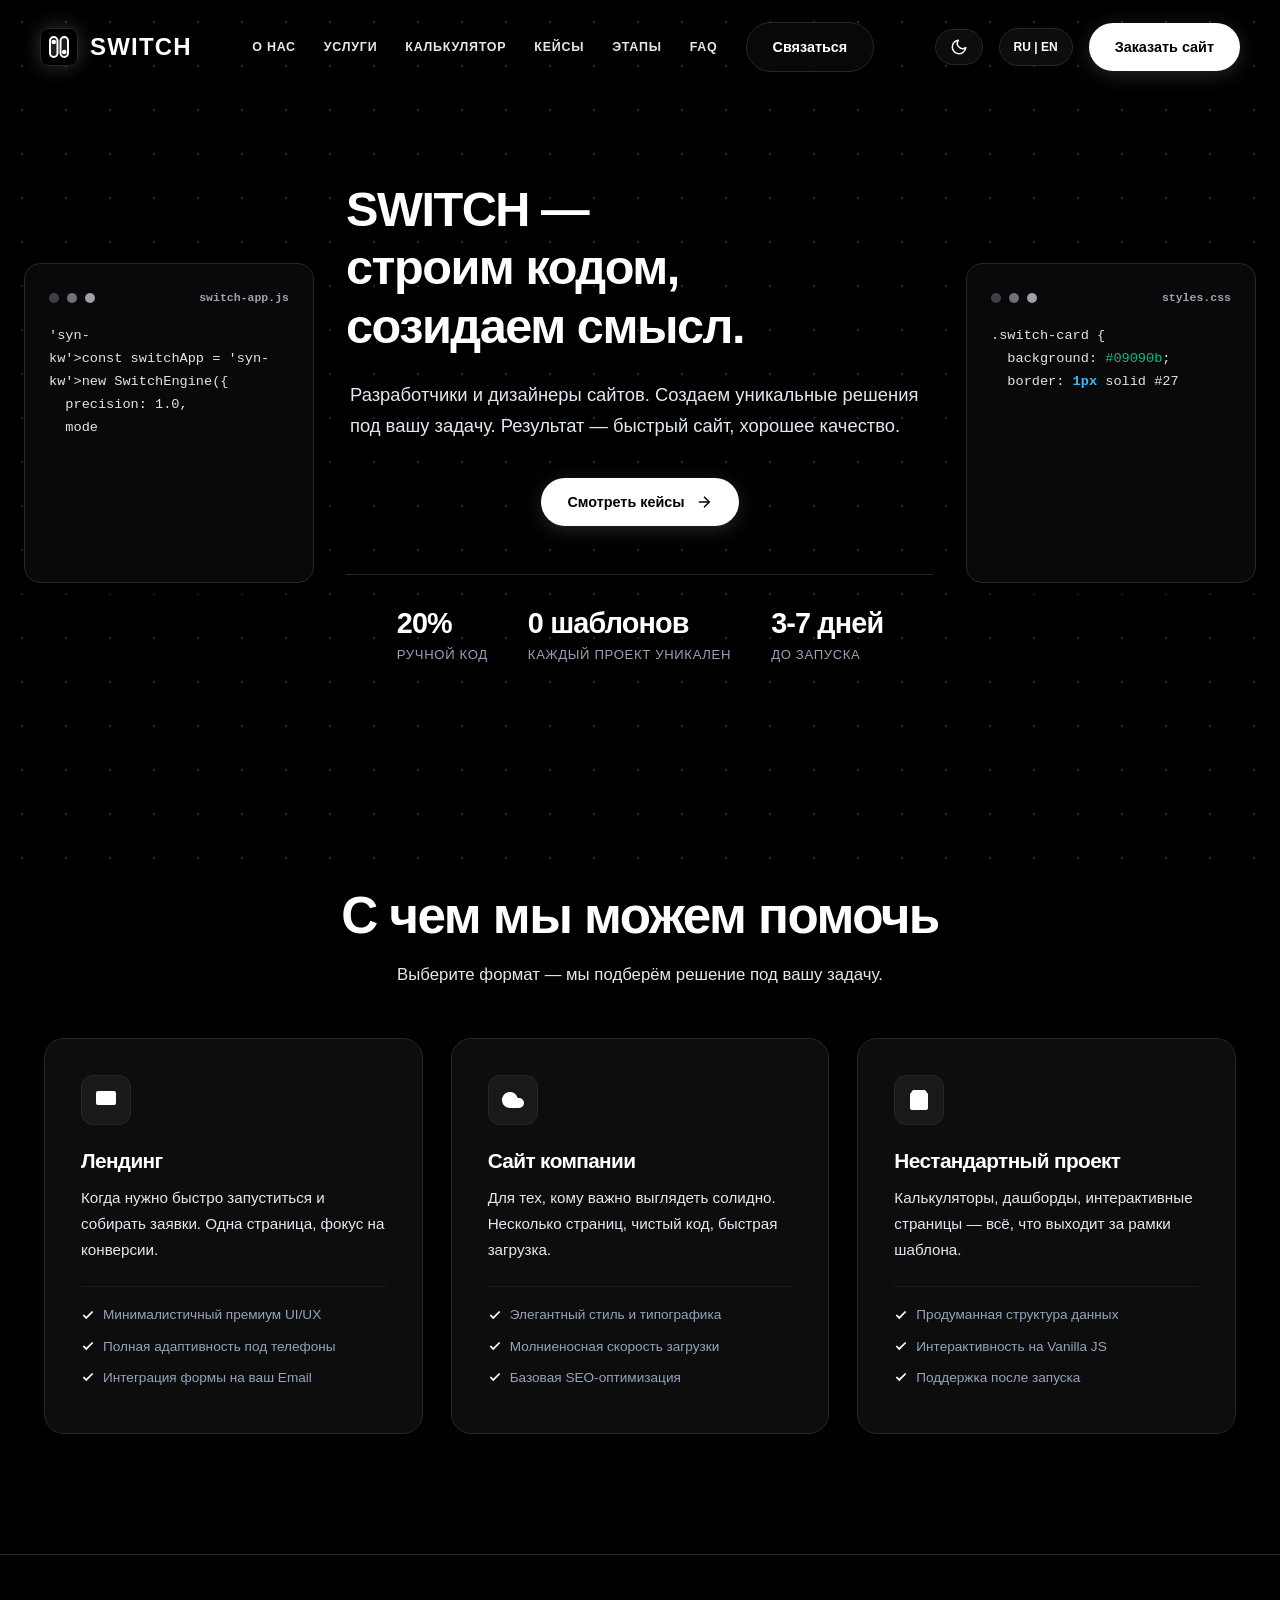
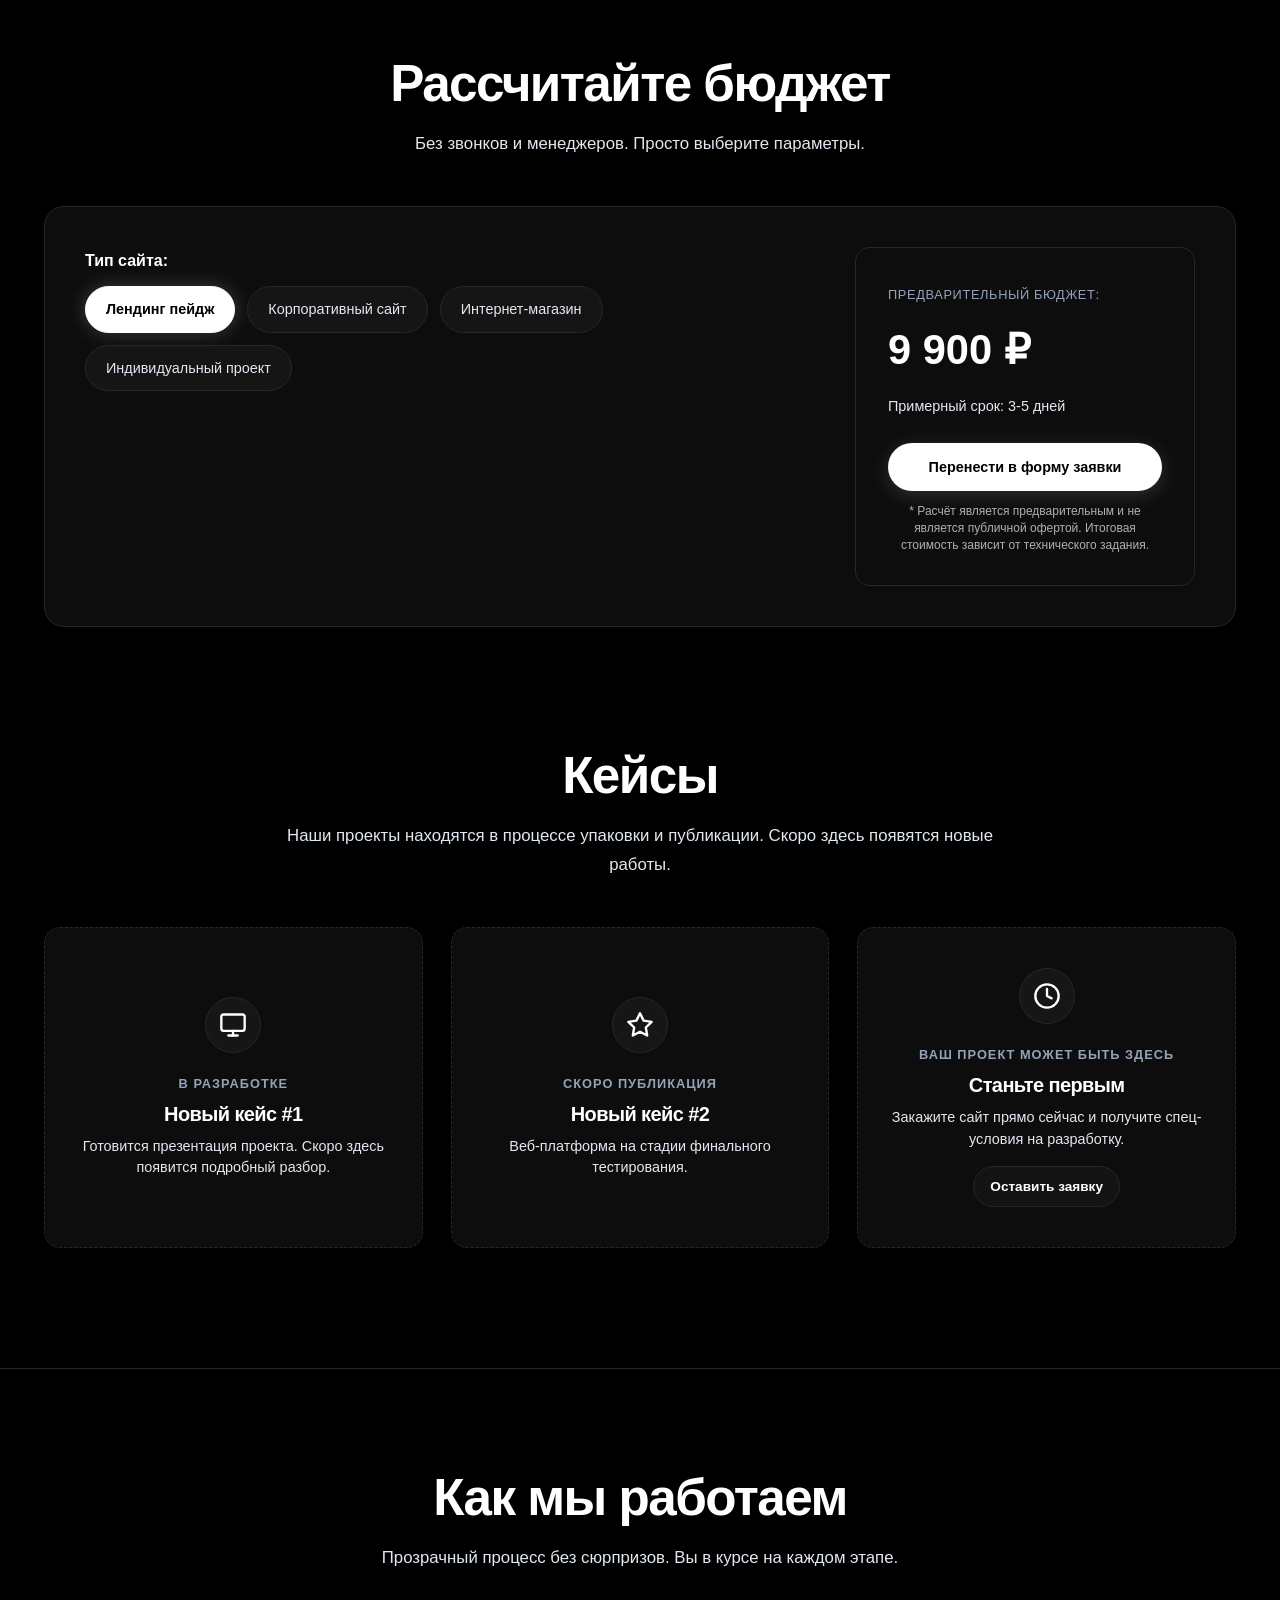
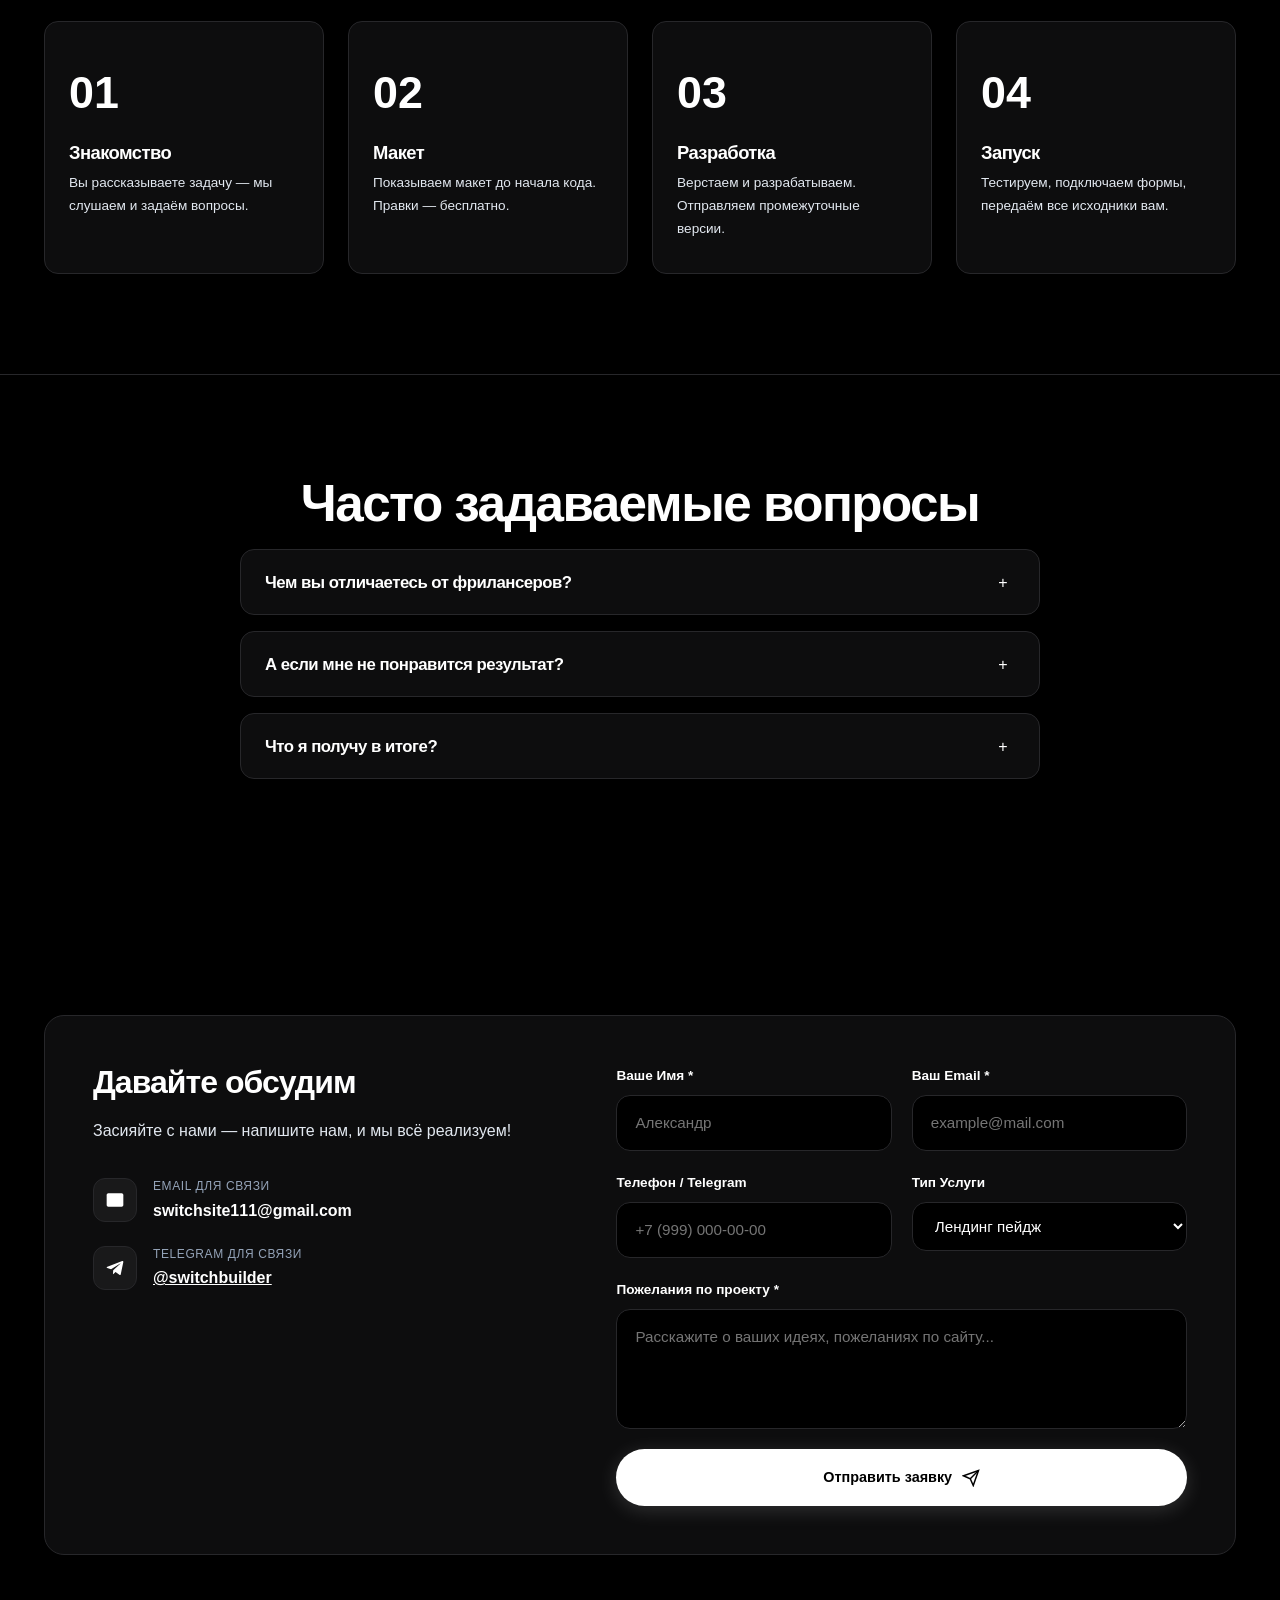
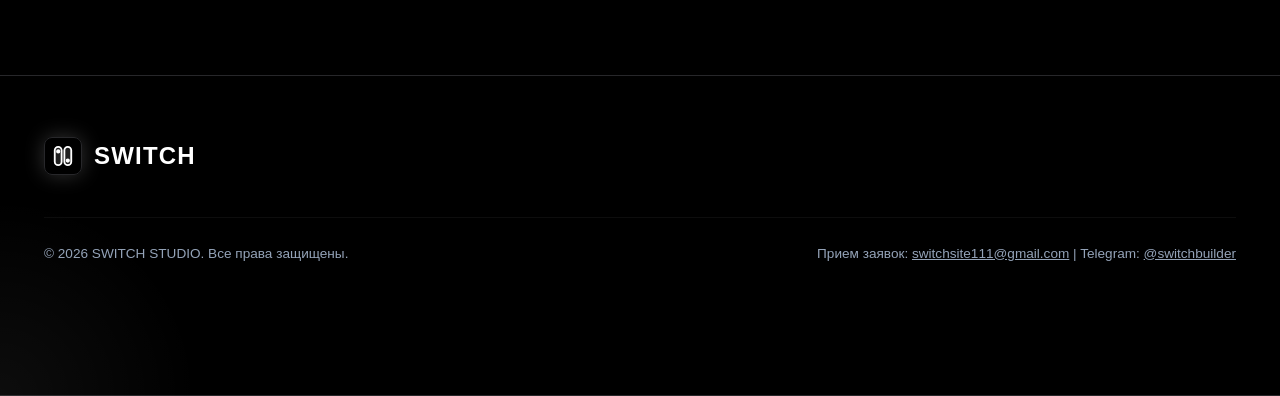
==== commit 8693d20e: "Add files via upload" ====
--- a/index.html
+++ b/index.html
@@ -56,7 +56,7 @@
     rel="stylesheet">
 
   <!-- CSS Stylesheet -->
-  <link rel="stylesheet" href="css/style.css?v=6.0">
+  <link rel="stylesheet" href="css/style.css?v=7.0">
   <style>
     @media (max-width: 992px) {
       .header,
@@ -694,11 +694,11 @@
 
 
   <!-- SWITCH Cyber Kinetic Shield — Security System -->
-  <script src="js/security.js?v=6.0" data-switch-safe></script>
+  <script src="js/security.js?v=7.0" data-switch-safe></script>
 
   <!-- JavaScript Modules -->
   <script src="js/analytics.js" data-switch-safe></script>
-  <script src="js/script.js?v=6.0" data-switch-safe></script>
+  <script src="js/script.js?v=7.0" data-switch-safe></script>
 </body>
 
 </html>
--- a/css/style.css
+++ b/css/style.css
@@ -2230,413 +2230,6 @@
   padding: 20px;
   box-sizing: border-box;
 }
-
-.modal-overlay.active {
-  display: flex !important;
-}
-
-/* Admin Auth PIN Modal */
-.admin-auth-card {
-  max-width: 420px;
-  width: 90%;
-  background: rgba(12, 13, 18, 0.96);
-  border: 1px solid rgba(0, 242, 254, 0.35);
-  box-shadow: 0 20px 60px rgba(0, 0, 0, 0.85), 0 0 35px rgba(0, 242, 254, 0.18);
-  border-radius: 20px;
-  padding: 36px 30px;
-  text-align: center;
-  backdrop-filter: blur(20px);
-  animation: adminAuthPop 0.35s cubic-bezier(0.16, 1, 0.3, 1);
-  position: relative;
-  overflow: hidden;
-}
-
-@keyframes adminAuthPop {
-  0% { transform: scale(0.9) translateY(20px); opacity: 0; }
-  100% { transform: scale(1) translateY(0); opacity: 1; }
-}
-
-.admin-auth-card::before {
-  content: '';
-  position: absolute;
-  top: 0;
-  left: 0;
-  right: 0;
-  height: 3px;
-  background: linear-gradient(90deg, #00f2fe, #4facfe, #00f2fe);
-}
-
-.admin-auth-icon {
-  width: 56px;
-  height: 56px;
-  border-radius: 16px;
-  background: rgba(0, 242, 254, 0.1);
-  border: 1px solid rgba(0, 242, 254, 0.3);
-  color: #00f2fe;
-  display: flex;
-  align-items: center;
-  justify-content: center;
-  margin: 0 auto 20px;
-}
-
-.admin-auth-title {
-  font-family: 'Unbounded', sans-serif;
-  font-size: 1.35rem;
-  font-weight: 700;
-  color: #ffffff;
-  margin-bottom: 8px;
-}
-
-.admin-auth-desc {
-  font-size: 0.88rem;
-  color: var(--text-muted);
-  margin-bottom: 24px;
-  line-height: 1.4;
-}
-
-.admin-pin-inputs {
-  display: flex;
-  justify-content: center;
-  gap: 12px;
-  margin-bottom: 24px;
-}
-
-.admin-pin-digit {
-  width: 52px;
-  height: 58px;
-  border-radius: 12px;
-  background: rgba(255, 255, 255, 0.05);
-  border: 1px solid rgba(255, 255, 255, 0.18);
-  color: #ffffff;
-  font-family: 'Unbounded', sans-serif;
-  font-size: 1.6rem;
-  font-weight: 700;
-  text-align: center;
-  transition: all 0.2s ease;
-  outline: none;
-}
-
-.admin-pin-digit:focus {
-  border-color: #00f2fe;
-  background: rgba(0, 242, 254, 0.08);
-  box-shadow: 0 0 15px rgba(0, 242, 254, 0.25);
-}
-
-.admin-pin-error {
-  color: #ff4d4d;
-  font-size: 0.85rem;
-  margin-top: -12px;
-  margin-bottom: 16px;
-  display: none;
-}
-
-/* Admin Dashboard Modal Overlay & Container */
-.admin-dashboard-container {
-  max-width: 1150px;
-  width: 95%;
-  max-height: 90vh;
-  background: rgba(10, 11, 15, 0.97);
-  border: 1px solid rgba(255, 255, 255, 0.12);
-  box-shadow: 0 25px 80px rgba(0, 0, 0, 0.9), 0 0 40px rgba(0, 242, 254, 0.1);
-  border-radius: 24px;
-  padding: 32px;
-  color: #ffffff;
-  overflow-y: auto;
-  backdrop-filter: blur(25px);
-  position: relative;
-}
-
-/* Admin Dashboard Header */
-.admin-dash-header {
-  display: flex;
-  justify-content: space-between;
-  align-items: center;
-  padding-bottom: 24px;
-  border-bottom: 1px solid rgba(255, 255, 255, 0.08);
-  margin-bottom: 28px;
-  flex-wrap: wrap;
-  gap: 16px;
-}
-
-.admin-dash-title-group {
-  display: flex;
-  align-items: center;
-  gap: 14px;
-}
-
-.admin-dash-badge {
-  display: inline-flex;
-  align-items: center;
-  gap: 8px;
-  background: rgba(0, 242, 254, 0.1);
-  border: 1px solid rgba(0, 242, 254, 0.25);
-  color: #00f2fe;
-  padding: 6px 14px;
-  border-radius: 30px;
-  font-size: 0.8rem;
-  font-weight: 600;
-  letter-spacing: 0.5px;
-}
-
-.live-pulse-dot {
-  width: 8px;
-  height: 8px;
-  border-radius: 50%;
-  background: #00f2fe;
-  box-shadow: 0 0 10px #00f2fe;
-  animation: pulseDot 1.5s infinite;
-}
-
-@keyframes pulseDot {
-  0% { transform: scale(0.95); box-shadow: 0 0 0 0 rgba(0, 242, 254, 0.7); }
-  70% { transform: scale(1); box-shadow: 0 0 0 8px rgba(0, 242, 254, 0); }
-  100% { transform: scale(0.95); box-shadow: 0 0 0 0 rgba(0, 242, 254, 0); }
-}
-
-.admin-dash-actions {
-  display: flex;
-  align-items: center;
-  gap: 10px;
-  flex-wrap: wrap;
-}
-
-.admin-btn {
-  background: rgba(255, 255, 255, 0.06);
-  border: 1px solid rgba(255, 255, 255, 0.12);
-  color: #ffffff;
-  padding: 8px 16px;
-  border-radius: 10px;
-  font-size: 0.85rem;
-  font-weight: 500;
-  cursor: pointer;
-  display: inline-flex;
-  align-items: center;
-  gap: 8px;
-  transition: all 0.2s ease;
-}
-
-.admin-btn:hover {
-  background: rgba(255, 255, 255, 0.12);
-  border-color: rgba(255, 255, 255, 0.25);
-  transform: translateY(-1px);
-}
-
-.admin-btn-primary {
-  background: linear-gradient(135deg, #00f2fe 0%, #4facfe 100%);
-  color: #000000;
-  border: none;
-  font-weight: 600;
-}
-
-.admin-btn-primary:hover {
-  box-shadow: 0 0 20px rgba(0, 242, 254, 0.4);
-  transform: translateY(-1px);
-}
-
-.admin-btn-danger {
-  background: rgba(255, 77, 77, 0.12);
-  border-color: rgba(255, 77, 77, 0.3);
-  color: #ff6b6b;
-}
-
-.admin-btn-danger:hover {
-  background: rgba(255, 77, 77, 0.25);
-  border-color: #ff4d4d;
-  color: #ffffff;
-}
-
-/* Metrics Cards Grid */
-.admin-metrics-grid {
-  display: grid;
-  grid-template-columns: repeat(auto-fit, minmax(220px, 1fr));
-  gap: 18px;
-  margin-bottom: 28px;
-}
-
-.admin-metric-card {
-  background: rgba(255, 255, 255, 0.03);
-  border: 1px solid rgba(255, 255, 255, 0.07);
-  border-radius: 16px;
-  padding: 20px 22px;
-  transition: all 0.25s ease;
-  position: relative;
-  overflow: hidden;
-}
-
-.admin-metric-card:hover {
-  background: rgba(255, 255, 255, 0.05);
-  border-color: rgba(0, 242, 254, 0.3);
-  transform: translateY(-2px);
-}
-
-.admin-metric-header {
-  display: flex;
-  justify-content: space-between;
-  align-items: center;
-  margin-bottom: 12px;
-  color: var(--text-muted);
-  font-size: 0.85rem;
-}
-
-.admin-metric-icon {
-  width: 36px;
-  height: 36px;
-  border-radius: 10px;
-  background: rgba(255, 255, 255, 0.05);
-  display: flex;
-  align-items: center;
-  justify-content: center;
-  color: #00f2fe;
-}
-
-.admin-metric-value {
-  font-family: 'Unbounded', sans-serif;
-  font-size: 2rem;
-  font-weight: 700;
-  color: #ffffff;
-  line-height: 1.1;
-  margin-bottom: 6px;
-}
-
-.admin-metric-sub {
-  font-size: 0.78rem;
-  color: var(--text-dim);
-}
-
-/* Analytics Distribution Grid (Devices & Geos) */
-.admin-charts-grid {
-  display: grid;
-  grid-template-columns: 1fr 1fr;
-  gap: 20px;
-  margin-bottom: 28px;
-}
-
-@media (max-width: 850px) {
-  .admin-charts-grid {
-    grid-template-columns: 1fr;
-  }
-}
-
-.admin-chart-box {
-  background: rgba(255, 255, 255, 0.02);
-  border: 1px solid rgba(255, 255, 255, 0.06);
-  border-radius: 18px;
-  padding: 22px;
-}
-
-.admin-chart-title {
-  font-family: 'Unbounded', sans-serif;
-  font-size: 0.95rem;
-  font-weight: 600;
-  margin-bottom: 18px;
-  color: #ffffff;
-  display: flex;
-  align-items: center;
-  gap: 10px;
-}
-
-.admin-progress-list {
-  display: flex;
-  flex-direction: column;
-  gap: 14px;
-}
-
-.admin-progress-item {
-  display: flex;
-  flex-direction: column;
-  gap: 6px;
-}
-
-.admin-progress-label {
-  display: flex;
-  justify-content: space-between;
-  font-size: 0.85rem;
-  color: var(--text-muted);
-}
-
-.admin-progress-bar-bg {
-  width: 100%;
-  height: 8px;
-  background: rgba(255, 255, 255, 0.06);
-  border-radius: 4px;
-  overflow: hidden;
-}
-
-.admin-progress-bar-fill {
-  height: 100%;
-  background: linear-gradient(90deg, #00f2fe, #4facfe);
-  border-radius: 4px;
-  transition: width 0.4s ease;
-}
-
-/* Visitors Table Section */
-.admin-table-container {
-  background: rgba(255, 255, 255, 0.02);
-  border: 1px solid rgba(255, 255, 255, 0.06);
-  border-radius: 18px;
-  padding: 24px;
-  overflow-x: auto;
-}
-
-.admin-table-header {
-  display: flex;
-  justify-content: space-between;
-  align-items: center;
-  margin-bottom: 18px;
-  flex-wrap: wrap;
-  gap: 12px;
-}
-
-.admin-table {
-  width: 100%;
-  border-collapse: collapse;
-  text-align: left;
-  font-size: 0.85rem;
-}
-
-.admin-table th {
-  padding: 12px 14px;
-  color: var(--text-muted);
-  font-weight: 500;
-  border-bottom: 1px solid rgba(255, 255, 255, 0.08);
-  white-space: nowrap;
-}
-
-.admin-table td {
-  padding: 14px;
-  border-bottom: 1px solid rgba(255, 255, 255, 0.04);
-  color: #e0e0e0;
-  vertical-align: middle;
-}
-
-.admin-table tr:hover td {
-  background: rgba(255, 255, 255, 0.03);
-}
-
-.visitor-status-pill {
-  display: inline-flex;
-  align-items: center;
-  gap: 6px;
-  padding: 4px 10px;
-  border-radius: 20px;
-  font-size: 0.75rem;
-  font-weight: 600;
-}
-
-.status-online {
-  background: rgba(0, 242, 254, 0.12);
-  color: #00f2fe;
-  border: 1px solid rgba(0, 242, 254, 0.3);
-}
-
-.status-offline {
-  background: rgba(255, 255, 255, 0.05);
-  color: var(--text-dim);
-  border: 1px solid rgba(255, 255, 255, 0.08);
-}
-
-
-
 .cursor-glow {
   position: fixed;
   width: 400px;
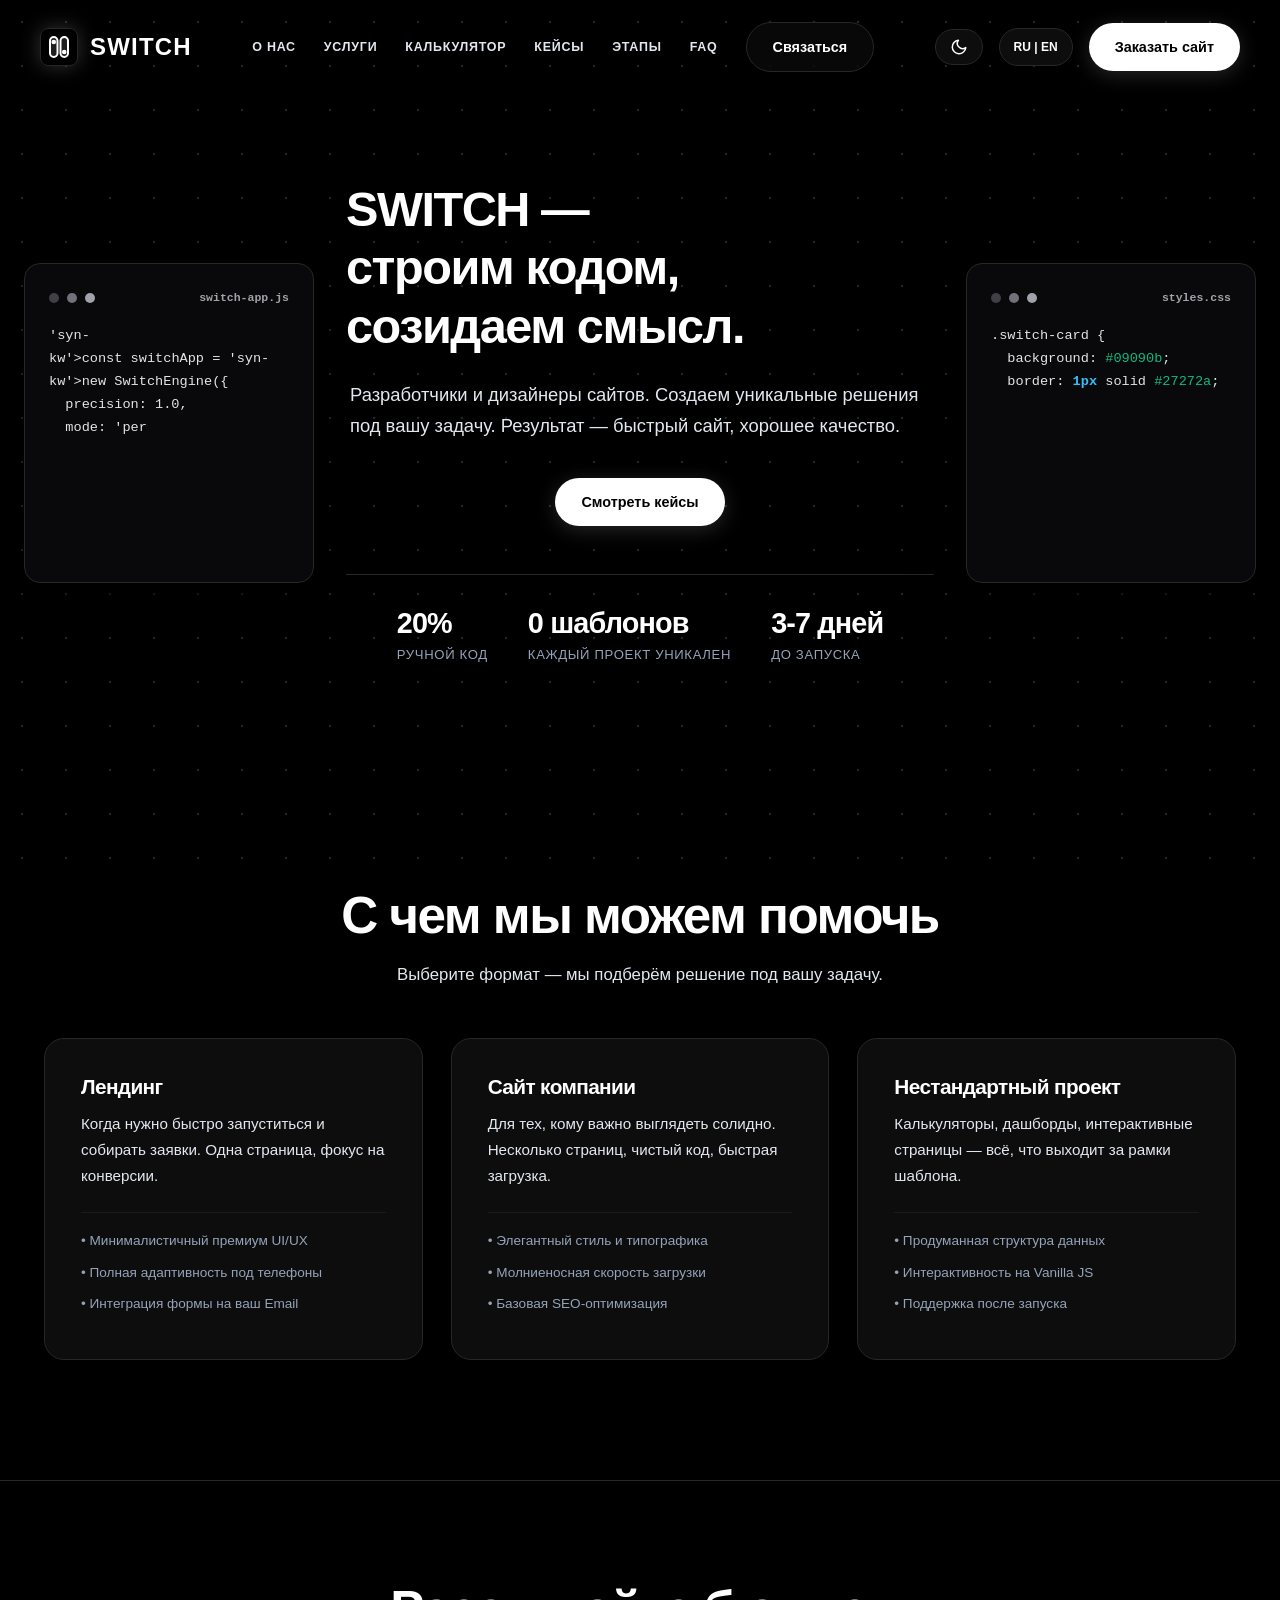
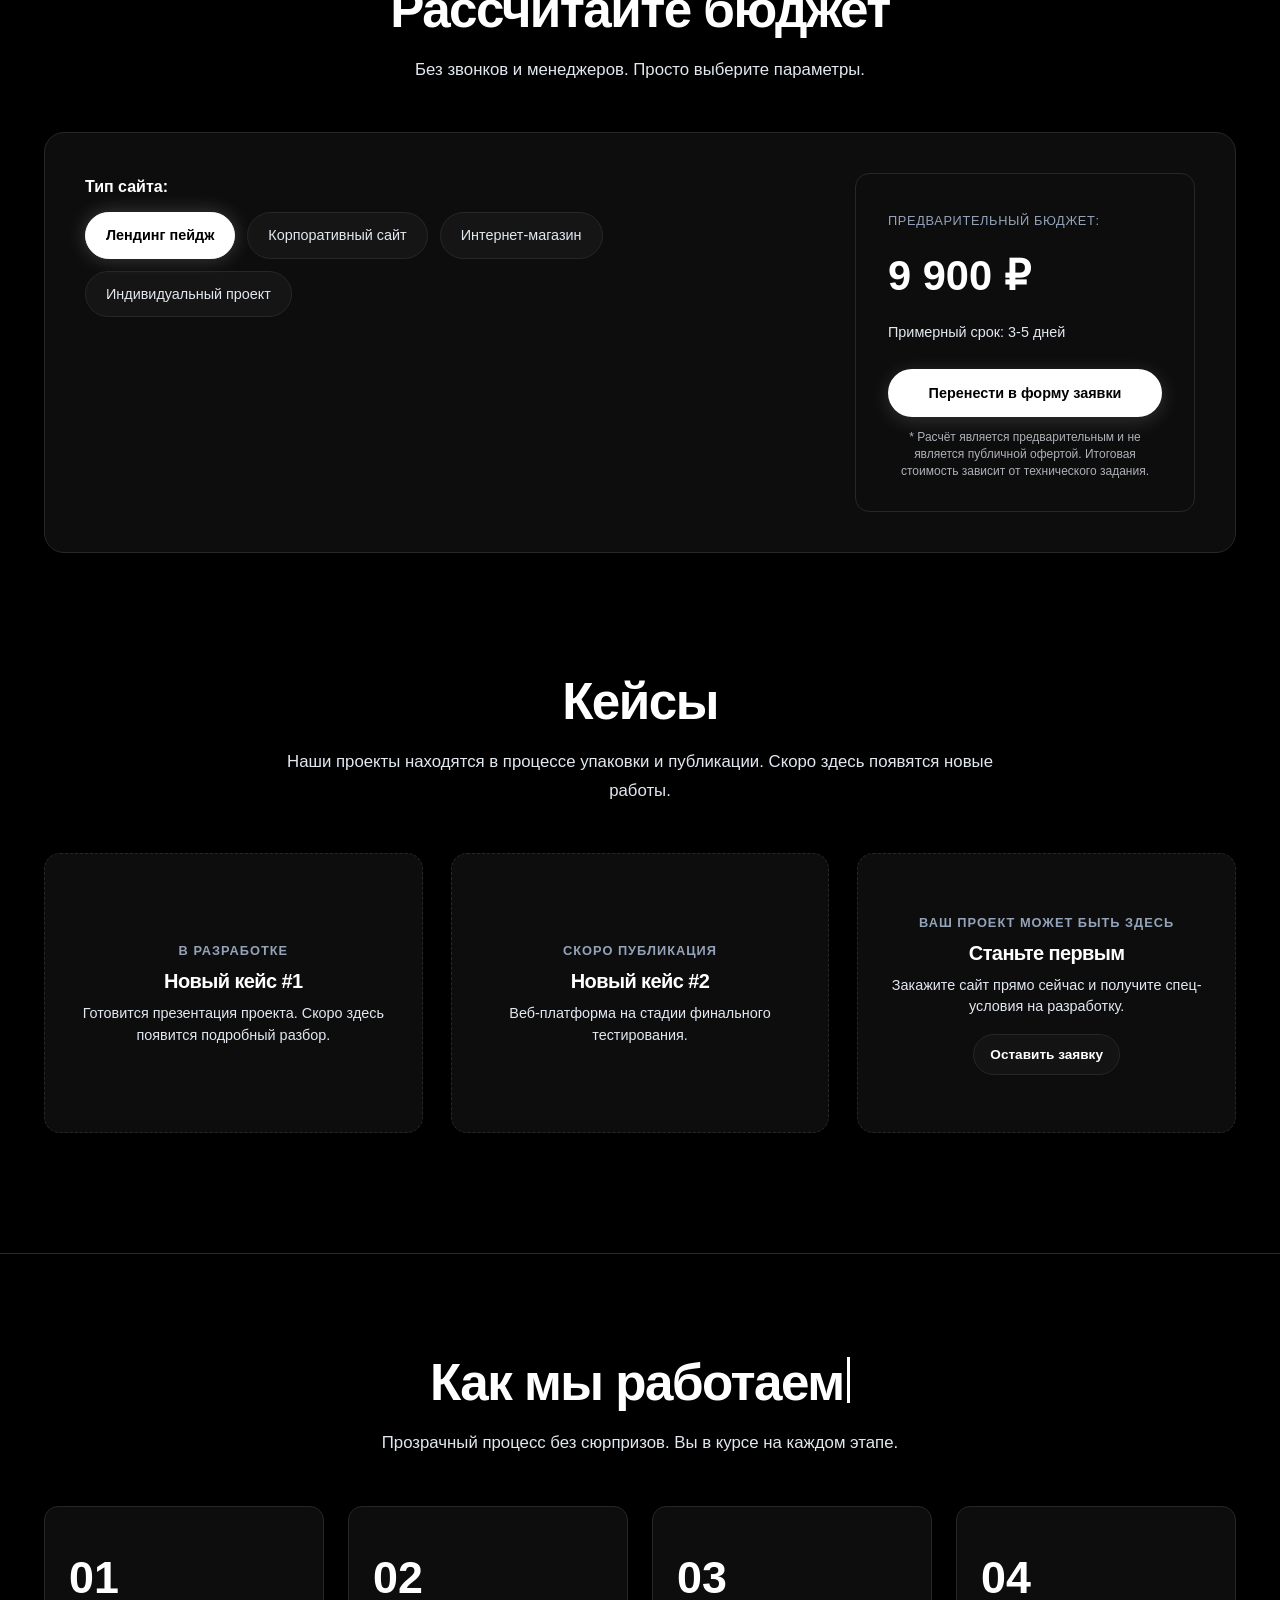
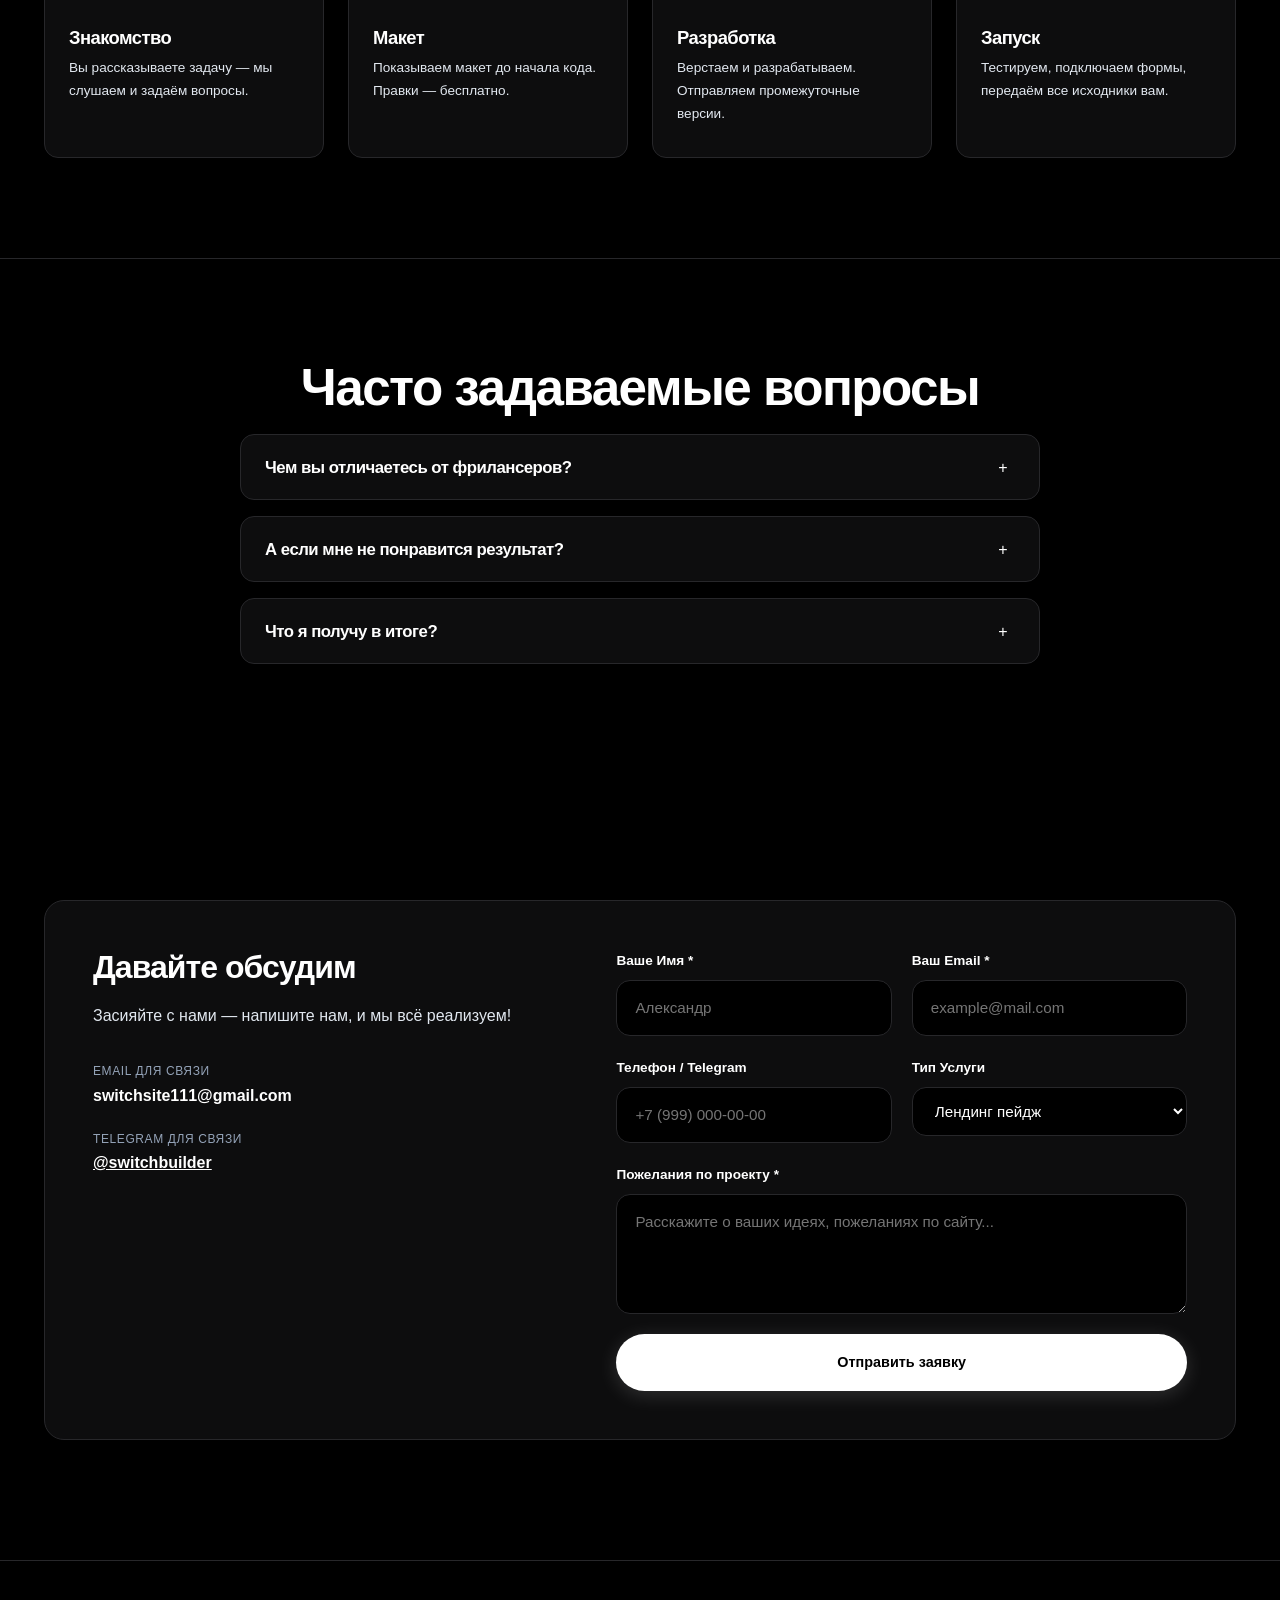
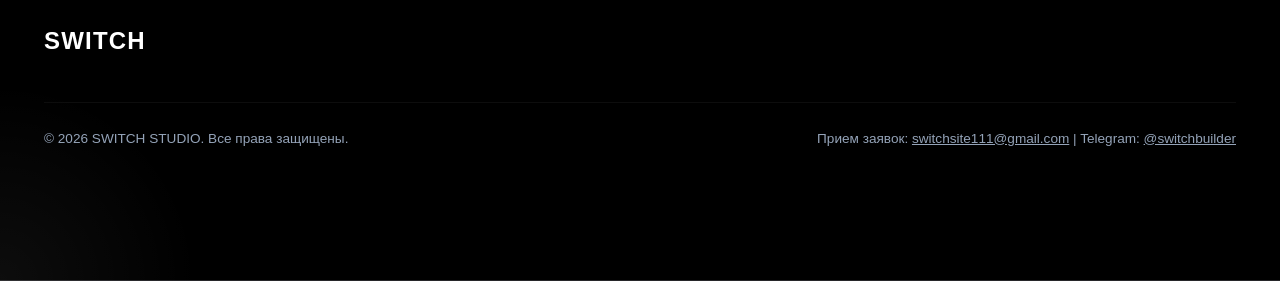
==== commit 06191cea: "Add files via upload" ====
--- a/index.html
+++ b/index.html
@@ -137,8 +137,7 @@
 
         <div class="nav-actions">
           <button id="theme-toggle-btn" class="icon-btn" title="Сменить тему" aria-label="Сменить тему">
-            <svg width="18" height="18" viewBox="0 0 24 24" fill="none" stroke="currentColor" stroke-width="2"
-              stroke-linecap="round" stroke-linejoin="round">
+            <svg width="18" height="18" viewBox="0 0 24 24" fill="none" stroke="currentColor" stroke-width="2" stroke-linecap="round" stroke-linejoin="round">
               <path d="M21 12.79A9 9 0 1 1 11.21 3 7 7 0 0 0 21 12.79z"></path>
             </svg>
           </button>
@@ -147,7 +146,7 @@
           </button>
           <a href="#contact" class="btn btn-primary" data-ru="Заказать сайт" data-en="Order Website">Заказать сайт</a>
           <button class="mobile-toggle" aria-label="Открыть меню" aria-expanded="false">
-            <svg width="24" height="24" viewBox="0 0 24 24" fill="none" stroke="currentColor" stroke-width="2">
+            <svg width="22" height="22" viewBox="0 0 24 24" fill="none" stroke="currentColor" stroke-width="2" stroke-linecap="round" stroke-linejoin="round">
               <line x1="3" y1="12" x2="21" y2="12"></line>
               <line x1="3" y1="6" x2="21" y2="6"></line>
               <line x1="3" y1="18" x2="21" y2="18"></line>
@@ -188,10 +187,6 @@
           <div class="hero-btns">
             <a href="#portfolio" class="btn btn-primary">
               <span data-ru="Смотреть кейсы" data-en="See Cases">Смотреть кейсы</span>
-              <svg width="18" height="18" viewBox="0 0 24 24" fill="none" stroke="currentColor" stroke-width="2">
-                <line x1="5" y1="12" x2="19" y2="12"></line>
-                <polyline points="12 5 19 12 12 19"></polyline>
-              </svg>
             </a>
           </div>
 
@@ -242,13 +237,6 @@
         <!-- Service 1 -->
         <div class="service-card reveal-slide-left" data-service-name="Лендинг пейдж" style="cursor: pointer;">
           <div>
-            <div class="service-icon">
-              <svg viewBox="0 0 24 24">
-                <rect x="2" y="3" width="20" height="14" rx="2" ry="2"></rect>
-                <line x1="8" y1="21" x2="16" y2="21"></line>
-                <line x1="12" y1="17" x2="12" y2="21"></line>
-              </svg>
-            </div>
             <h3 class="service-title" data-ru="Лендинг" data-en="Landing Page">Лендинг</h3>
             <p class="service-desc"
               data-ru="Когда нужно быстро запуститься и собирать заявки. Одна страница, фокус на конверсии."
@@ -256,29 +244,15 @@
               быстро запуститься и собирать заявки. Одна страница, фокус на конверсии.</p>
           </div>
           <ul class="service-features">
-            <li data-ru="Минималистичный премиум UI/UX" data-en="Minimalist Premium UI/UX"><svg viewBox="0 0 24 24"
-                fill="none" stroke="currentColor" stroke-width="3">
-                <polyline points="20 6 9 17 4 12"></polyline>
-              </svg> Минималистичный премиум UI/UX</li>
-            <li data-ru="Полная адаптивность под телефоны" data-en="Fully Mobile Responsive"><svg viewBox="0 0 24 24"
-                fill="none" stroke="currentColor" stroke-width="3">
-                <polyline points="20 6 9 17 4 12"></polyline>
-              </svg> Полная адаптивность под телефоны</li>
-            <li data-ru="Интеграция формы на ваш Email" data-en="Email Form Integration"><svg viewBox="0 0 24 24"
-                fill="none" stroke="currentColor" stroke-width="3">
-                <polyline points="20 6 9 17 4 12"></polyline>
-              </svg> Интеграция формы на ваш Email</li>
+            <li data-ru="Минималистичный премиум UI/UX" data-en="Minimalist Premium UI/UX">• Минималистичный премиум UI/UX</li>
+            <li data-ru="Полная адаптивность под телефоны" data-en="Fully Mobile Responsive">• Полная адаптивность под телефоны</li>
+            <li data-ru="Интеграция формы на ваш Email" data-en="Email Form Integration">• Интеграция формы на ваш Email</li>
           </ul>
         </div>
 
         <!-- Service 2 -->
         <div class="service-card reveal-scale" data-service-name="Корпоративный сайт" style="cursor: pointer;">
           <div>
-            <div class="service-icon">
-              <svg viewBox="0 0 24 24">
-                <path d="M18 10h-1.26A8 8 0 1 0 9 20h9a5 5 0 0 0 0-10z"></path>
-              </svg>
-            </div>
             <h3 class="service-title" data-ru="Сайт компании" data-en="Business Website">Сайт компании</h3>
             <p class="service-desc"
               data-ru="Для тех, кому важно выглядеть солидно. Несколько страниц, чистый код, быстрая загрузка."
@@ -286,31 +260,15 @@
               важно выглядеть солидно. Несколько страниц, чистый код, быстрая загрузка.</p>
           </div>
           <ul class="service-features">
-            <li data-ru="Элегантный стиль и типографика" data-en="Elegant Style & Typography"><svg viewBox="0 0 24 24"
-                fill="none" stroke="currentColor" stroke-width="3">
-                <polyline points="20 6 9 17 4 12"></polyline>
-              </svg> Элегантный стиль и типографика</li>
-            <li data-ru="Молниеносная скорость загрузки" data-en="Lightning Fast Load Speed"><svg viewBox="0 0 24 24"
-                fill="none" stroke="currentColor" stroke-width="3">
-                <polyline points="20 6 9 17 4 12"></polyline>
-              </svg> Молниеносная скорость загрузки</li>
-            <li data-ru="Базовая SEO-оптимизация" data-en="Base SEO Optimization"><svg viewBox="0 0 24 24" fill="none"
-                stroke="currentColor" stroke-width="3">
-                <polyline points="20 6 9 17 4 12"></polyline>
-              </svg> Базовая SEO-оптимизация</li>
+            <li data-ru="Элегантный стиль и типографика" data-en="Elegant Style & Typography">• Элегантный стиль и типографика</li>
+            <li data-ru="Молниеносная скорость загрузки" data-en="Lightning Fast Load Speed">• Молниеносная скорость загрузки</li>
+            <li data-ru="Базовая SEO-оптимизация" data-en="Base SEO Optimization">• Базовая SEO-оптимизация</li>
           </ul>
         </div>
 
         <!-- Service 3 -->
         <div class="service-card reveal-slide-right" data-service-name="Индивидуальный проект" style="cursor: pointer;">
           <div>
-            <div class="service-icon">
-              <svg viewBox="0 0 24 24">
-                <path d="M6 2L3 6v14a2 2 0 0 0 2 2h14a2 2 0 0 0 2-2V6l-3-4z"></path>
-                <line x1="3" y1="6" x2="21" y2="6"></line>
-                <path d="M16 10a4 4 0 0 1-8 0"></path>
-              </svg>
-            </div>
             <h3 class="service-title" data-ru="Нестандартный проект" data-en="Custom Project">Нестандартный проект</h3>
             <p class="service-desc"
               data-ru="Калькуляторы, дашборды, интерактивные страницы — всё, что выходит за рамки шаблона."
@@ -318,18 +276,9 @@
               интерактивные страницы — всё, что выходит за рамки шаблона.</p>
           </div>
           <ul class="service-features">
-            <li data-ru="Продуманная структура данных" data-en="Thoughtful Data Architecture"><svg viewBox="0 0 24 24"
-                fill="none" stroke="currentColor" stroke-width="3">
-                <polyline points="20 6 9 17 4 12"></polyline>
-              </svg> Продуманная структура данных</li>
-            <li data-ru="Интерактивность на Vanilla JS" data-en="Vanilla JS Interactivity"><svg viewBox="0 0 24 24"
-                fill="none" stroke="currentColor" stroke-width="3">
-                <polyline points="20 6 9 17 4 12"></polyline>
-              </svg> Интерактивность на Vanilla JS</li>
-            <li data-ru="Поддержка после запуска" data-en="Post-Launch Support"><svg viewBox="0 0 24 24" fill="none"
-                stroke="currentColor" stroke-width="3">
-                <polyline points="20 6 9 17 4 12"></polyline>
-              </svg> Поддержка после запуска</li>
+            <li data-ru="Продуманная структура данных" data-en="Thoughtful Data Architecture">• Продуманная структура данных</li>
+            <li data-ru="Интерактивность на Vanilla JS" data-en="Vanilla JS Interactivity">• Интерактивность на Vanilla JS</li>
+            <li data-ru="Поддержка после запуска" data-en="Post-Launch Support">• Поддержка после запуска</li>
           </ul>
         </div>
       </div>
@@ -400,13 +349,6 @@
       <div class="portfolio-grid" style="grid-template-columns: repeat(auto-fit, minmax(280px, 1fr)); max-width: 1200px; margin: 0 auto; gap: 28px;">
         <!-- Placeholder Card 1 -->
         <div class="portfolio-card reveal-flip">
-          <div class="portfolio-icon-wrapper">
-            <svg width="28" height="28" viewBox="0 0 24 24" fill="none" stroke="currentColor" stroke-width="2" stroke-linecap="round" stroke-linejoin="round">
-              <rect x="2" y="3" width="20" height="14" rx="2" ry="2"></rect>
-              <line x1="8" y1="21" x2="16" y2="21"></line>
-              <line x1="12" y1="17" x2="12" y2="21"></line>
-            </svg>
-          </div>
           <div class="portfolio-tag" data-ru="В разработке" data-en="In Progress">В разработке</div>
           <h3 class="portfolio-card-title" data-ru="Новый кейс #1" data-en="New Case #1">Новый кейс #1</h3>
           <p class="portfolio-card-desc" data-ru="Готовится презентация проекта. Скоро здесь появится подробный разбор." data-en="Project presentation is being prepared. Detailed overview coming soon.">
@@ -416,11 +358,6 @@
 
         <!-- Placeholder Card 2 -->
         <div class="portfolio-card reveal-flip">
-          <div class="portfolio-icon-wrapper">
-            <svg width="28" height="28" viewBox="0 0 24 24" fill="none" stroke="currentColor" stroke-width="2" stroke-linecap="round" stroke-linejoin="round">
-              <polygon points="12 2 15.09 8.26 22 9.27 17 14.14 18.18 21.02 12 17.77 5.82 21.02 7 14.14 2 9.27 8.91 8.26 12 2"></polygon>
-            </svg>
-          </div>
           <div class="portfolio-tag" data-ru="Скоро публикация" data-en="Coming Soon">Скоро публикация</div>
           <h3 class="portfolio-card-title" data-ru="Новый кейс #2" data-en="New Case #2">Новый кейс #2</h3>
           <p class="portfolio-card-desc" data-ru="Веб-платформа на стадии финального тестирования." data-en="Web platform in final testing phase.">
@@ -430,12 +367,6 @@
 
         <!-- Placeholder Card 3 -->
         <div class="portfolio-card reveal-flip">
-          <div class="portfolio-icon-wrapper">
-            <svg width="28" height="28" viewBox="0 0 24 24" fill="none" stroke="currentColor" stroke-width="2" stroke-linecap="round" stroke-linejoin="round">
-              <circle cx="12" cy="12" r="10"></circle>
-              <polyline points="12 6 12 12 16 14"></polyline>
-            </svg>
-          </div>
           <div class="portfolio-tag" data-ru="Ваш проект может быть здесь" data-en="Your Project Here">Ваш проект может быть здесь</div>
           <h3 class="portfolio-card-title" data-ru="Станьте первым" data-en="Be The First">Станьте первым</h3>
           <p class="portfolio-card-desc" style="margin-bottom: 16px;" data-ru="Закажите сайт прямо сейчас и получите спец-условия на разработку." data-en="Order a website right now and get special development conditions.">
@@ -563,12 +494,6 @@
 
           <div class="contact-details">
             <div class="detail-item">
-              <div class="detail-icon">
-                <svg viewBox="0 0 24 24">
-                  <path d="M4 4h16c1.1 0 2 .9 2 2v12c0 1.1-.9 2-2 2H4c-1.1 0-2-.9-2-2V6c0-1.1.9-2 2-2z"></path>
-                  <polyline points="22,6 12,13 2,6"></polyline>
-                </svg>
-              </div>
               <div>
                 <div class="detail-label" data-ru="Email для связи" data-en="Contact Email">Email для связи</div>
                 <div class="detail-val">&#115;&#119;&#105;&#116;&#99;&#104;&#115;&#105;&#116;&#101;&#49;&#49;&#49;&#64;&#103;&#109;&#97;&#105;&#108;&#46;&#99;&#111;&#109;</div>
@@ -576,11 +501,6 @@
             </div>
 
             <div class="detail-item">
-              <div class="detail-icon">
-                <svg viewBox="0 0 24 24" width="22" height="22" fill="currentColor">
-                  <path d="M20.665 3.717l-17.73 6.837c-1.21.486-1.203 1.161-.222 1.462l4.552 1.42 10.532-6.645c.498-.303.953-.14.579.192l-8.533 7.701h-.002l-.002.001-.314 4.692c.46 0 .663-.211.921-.46l2.211-2.15 4.599 3.397c.848.467 1.457.227 1.668-.785l3.019-14.228c.309-1.239-.473-1.8-1.282-1.434z"/>
-                </svg>
-              </div>
               <div>
                 <div class="detail-label" data-ru="Telegram для связи" data-en="Contact Telegram">Telegram для связи</div>
                 <div class="detail-val"><a href="https://t.me/switchbuilder" target="_blank" rel="noopener" id="contact-tg-link" style="color: inherit; text-decoration: underline;">@switchbuilder</a></div>
@@ -649,10 +569,6 @@
 
             <button type="submit" id="form-submit-btn" class="btn btn-primary" style="width: 100%; padding: 16px;">
               <span data-ru="Отправить заявку" data-en="Send Request">Отправить заявку</span>
-              <svg width="18" height="18" viewBox="0 0 24 24" fill="none" stroke="currentColor" stroke-width="2">
-                <line x1="22" y1="2" x2="11" y2="13"></line>
-                <polygon points="22 2 15 22 11 13 2 9 22 2"></polygon>
-              </svg>
             </button>
           </form>
         </div>
@@ -667,17 +583,6 @@
     <div class="container">
       <div class="footer-content">
         <a href="#" class="logo">
-          <div class="logo-icon">
-            <svg width="22" height="22" viewBox="0 0 24 24" fill="none" stroke="currentColor" stroke-width="2"
-              stroke-linecap="round" stroke-linejoin="round">
-              <rect class="joycon-left" x="3" y="2" width="7.5" height="20" rx="3.75" fill="currentColor"
-                fill-opacity="0.12" />
-              <circle class="joycon-left-btn" cx="6.75" cy="7" r="1.3" fill="currentColor" />
-              <rect class="joycon-right" x="13.5" y="2" width="7.5" height="20" rx="3.75" fill="currentColor"
-                fill-opacity="0.12" />
-              <circle class="joycon-right-btn" cx="17.25" cy="17" r="1.3" fill="currentColor" />
-            </svg>
-          </div>
           <span>SWITCH</span>
         </a>
       </div>
--- a/css/style.css
+++ b/css/style.css
@@ -1566,7 +1566,11 @@
 .detail-icon svg {
   width: 20px;
   height: 20px;
-  fill: currentColor;
+}
+
+.detail-icon svg[fill="none"] {
+  fill: none !important;
+  stroke: currentColor;
 }
 
 .detail-label {
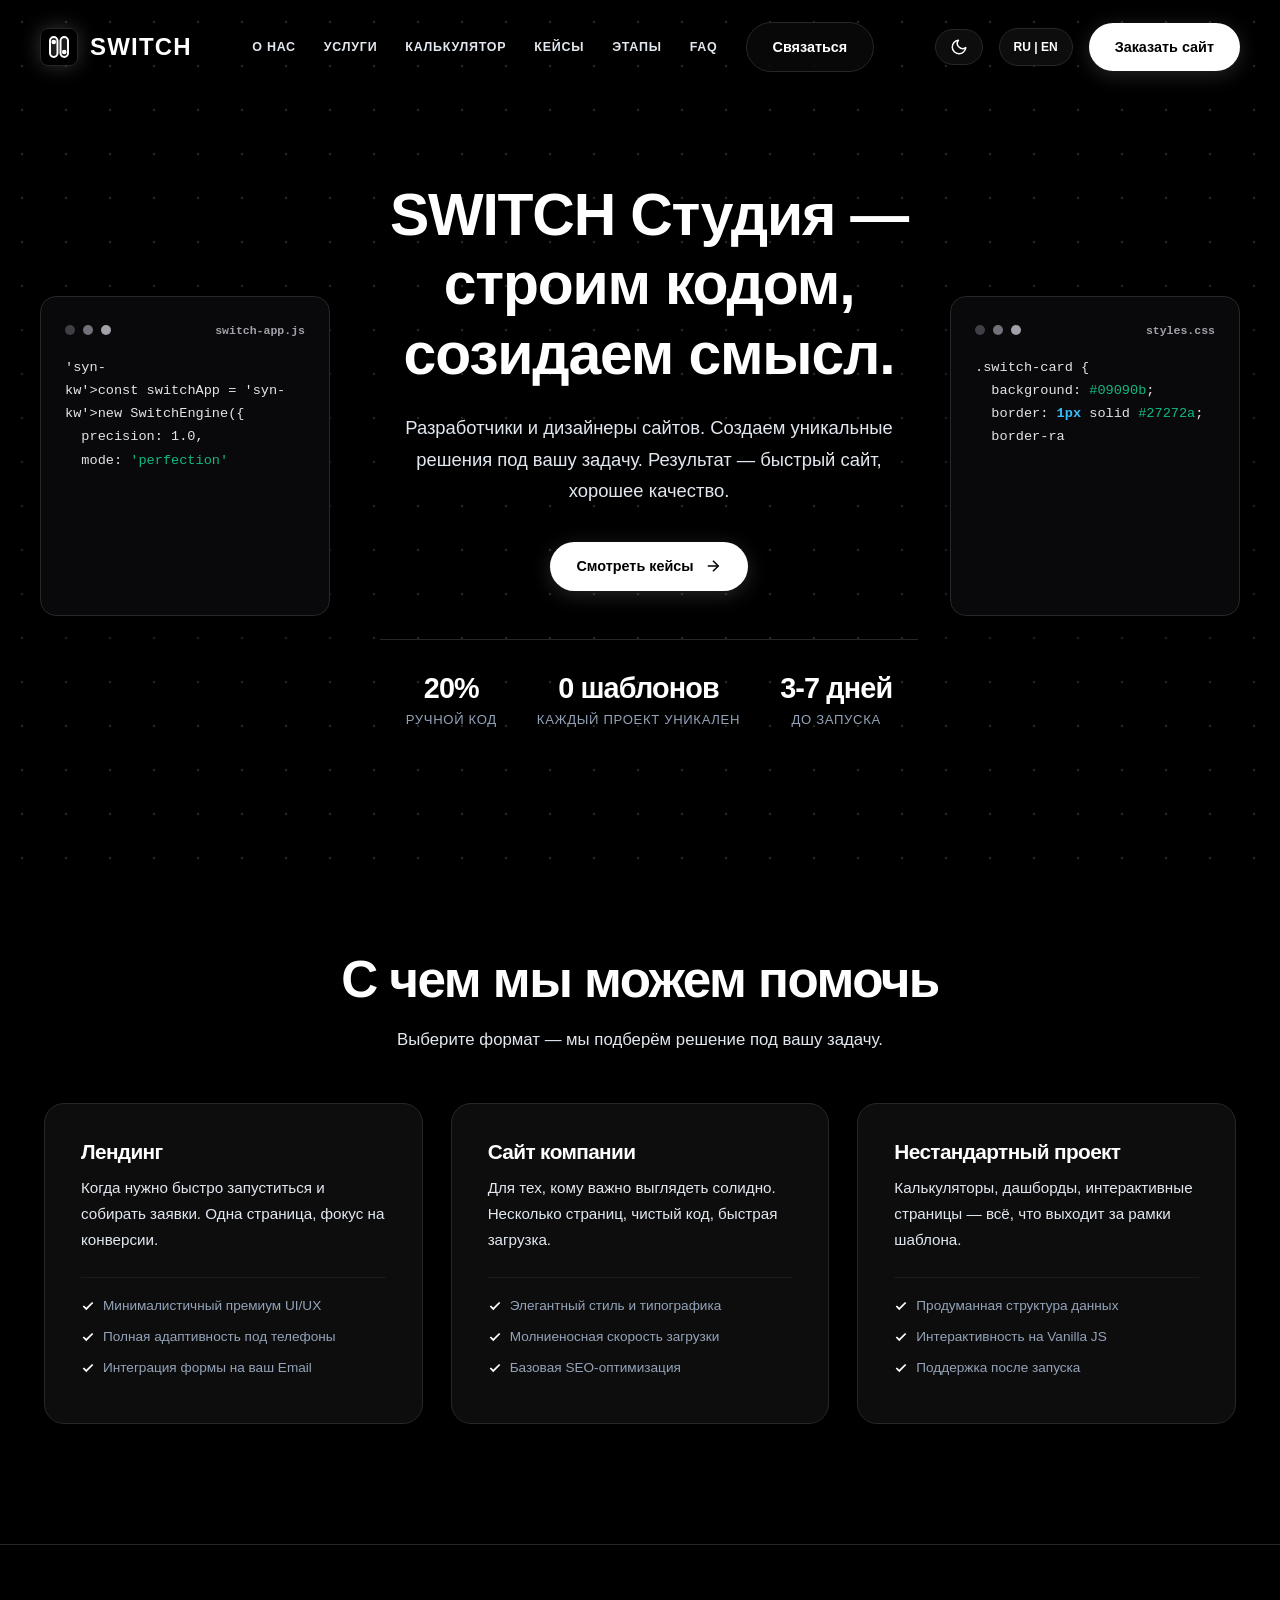
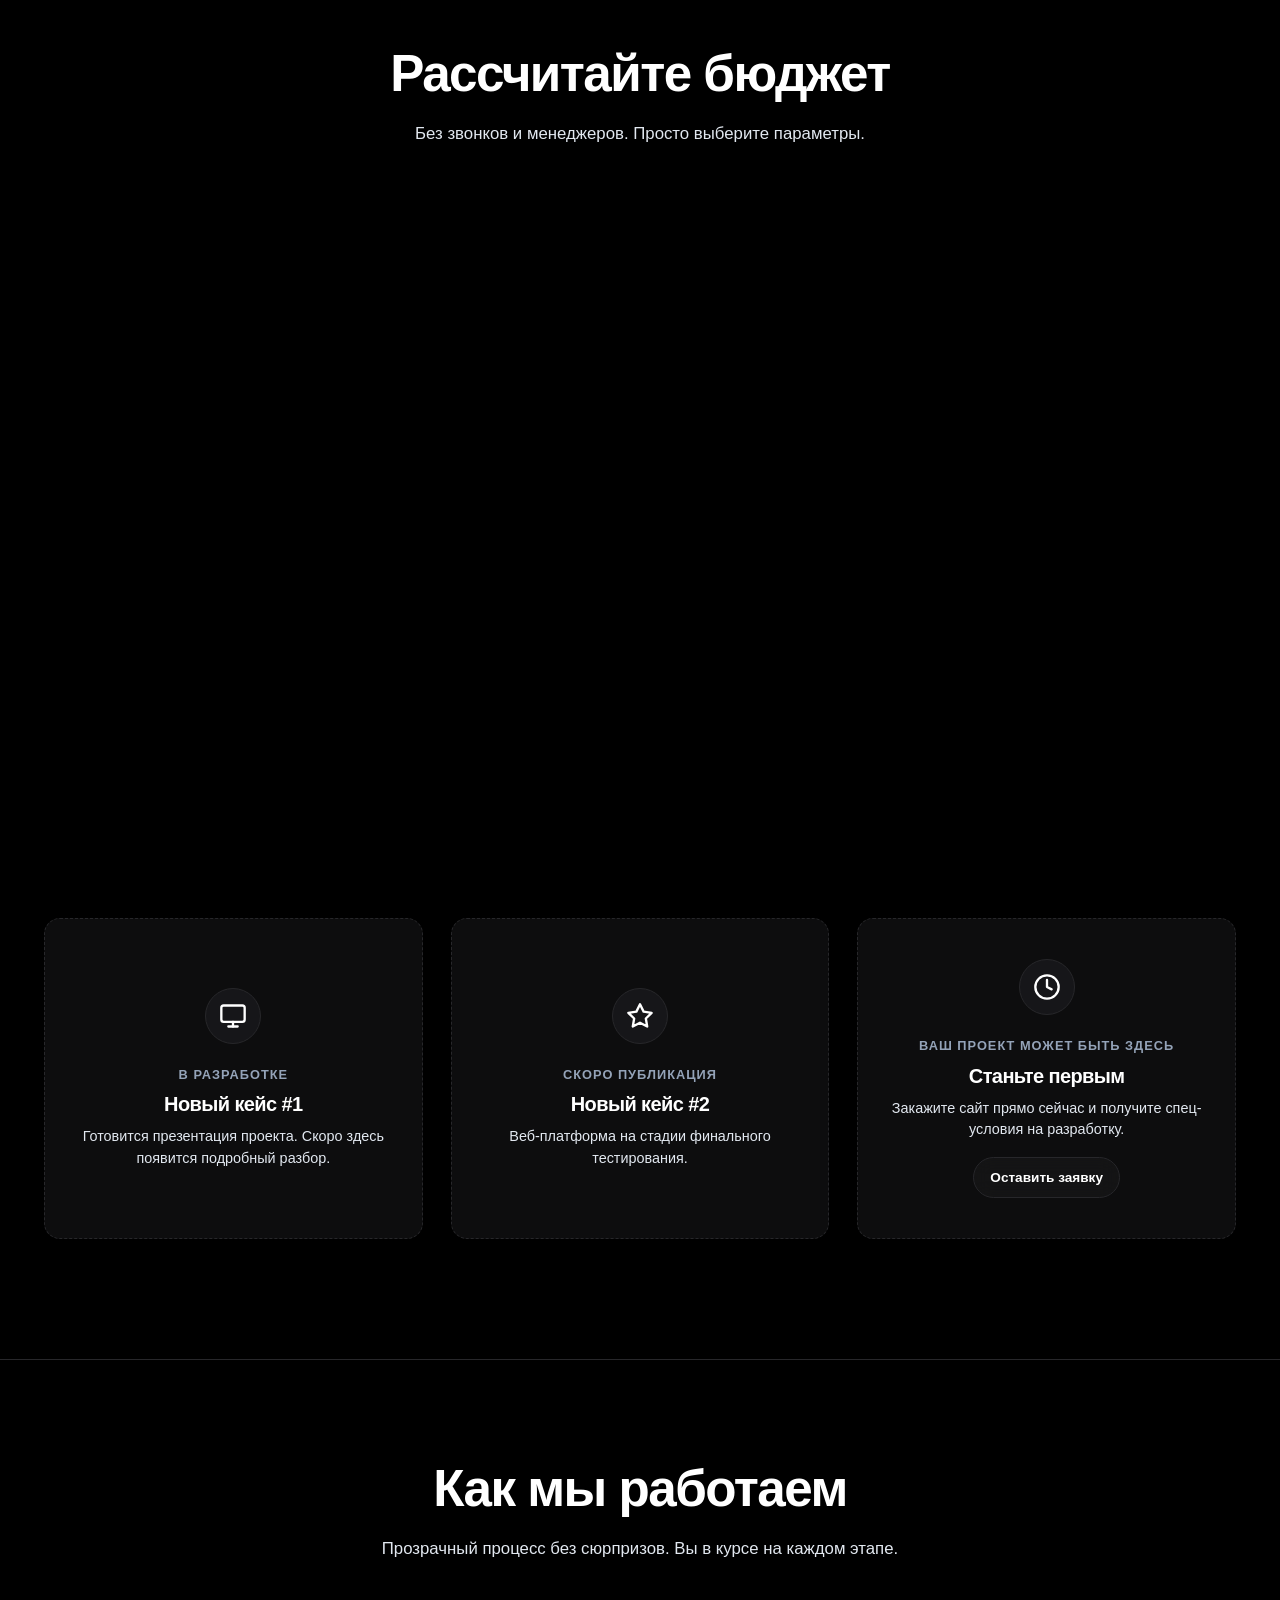
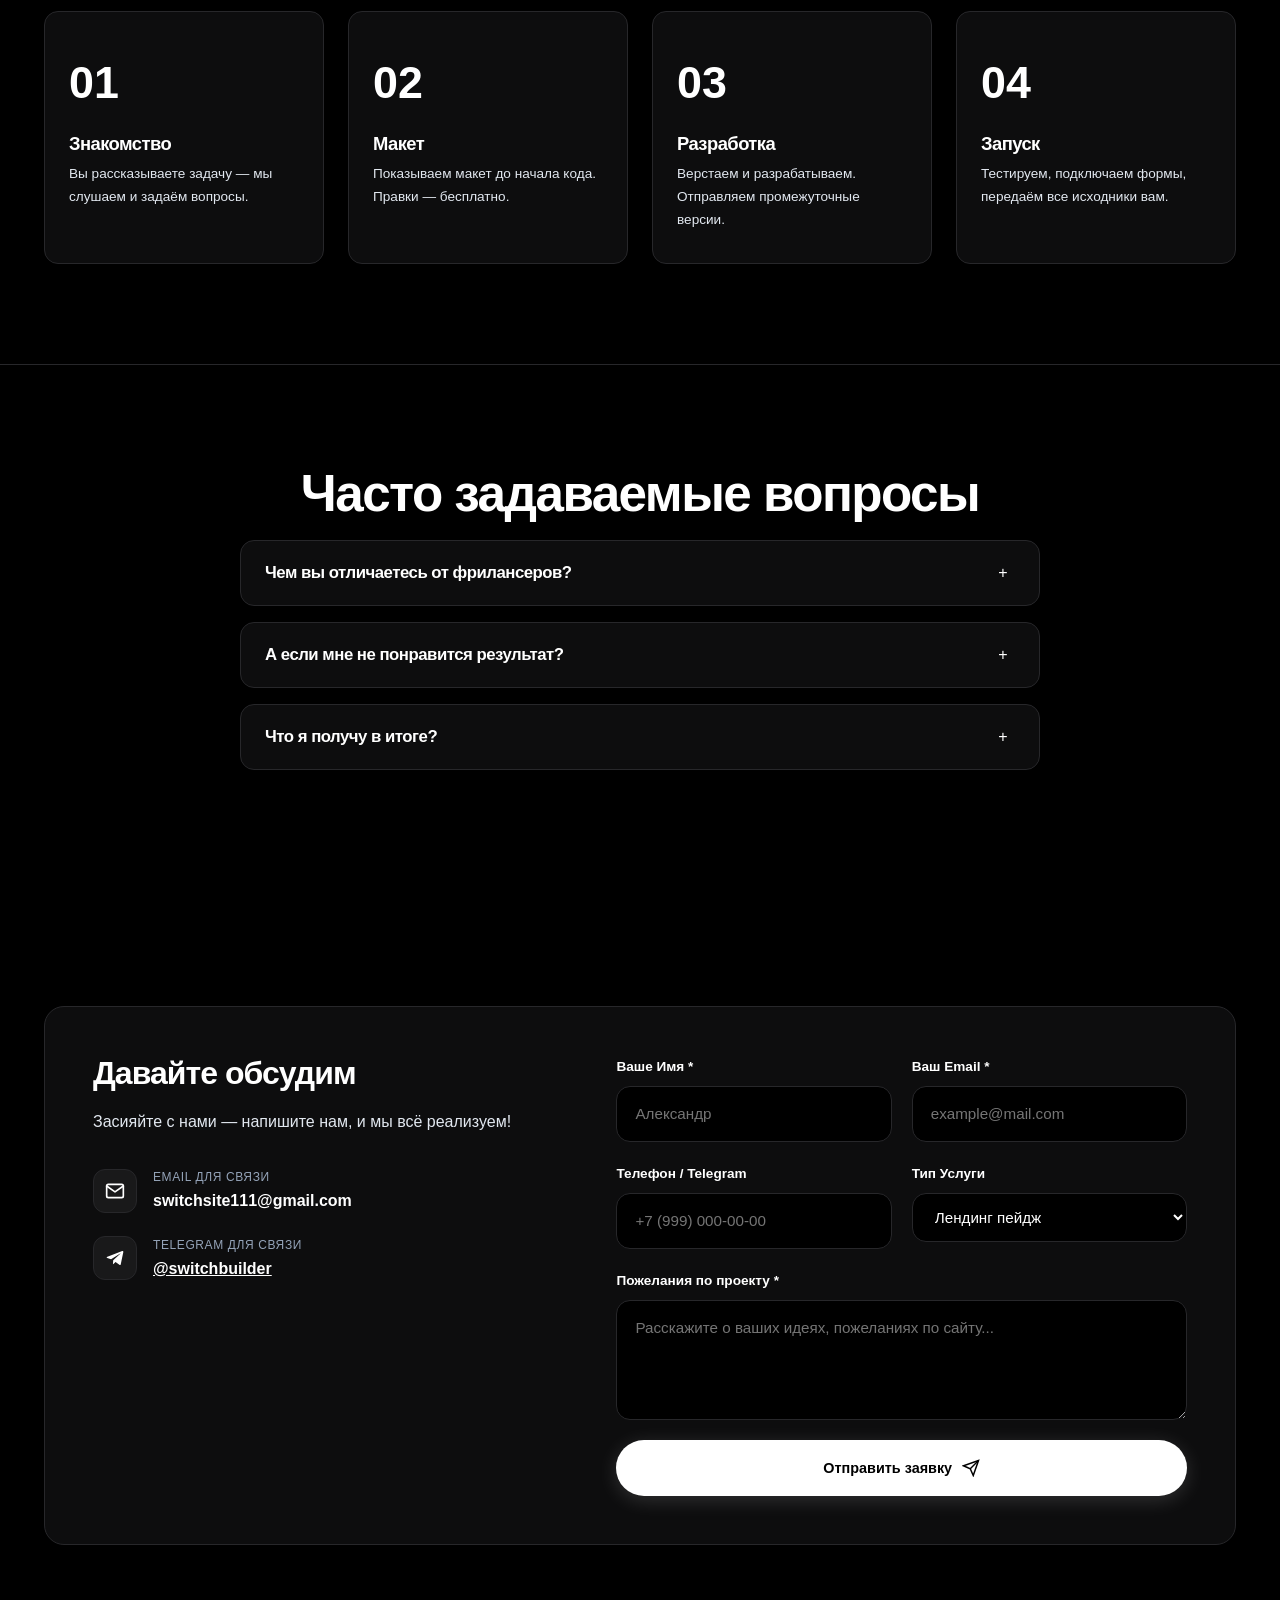
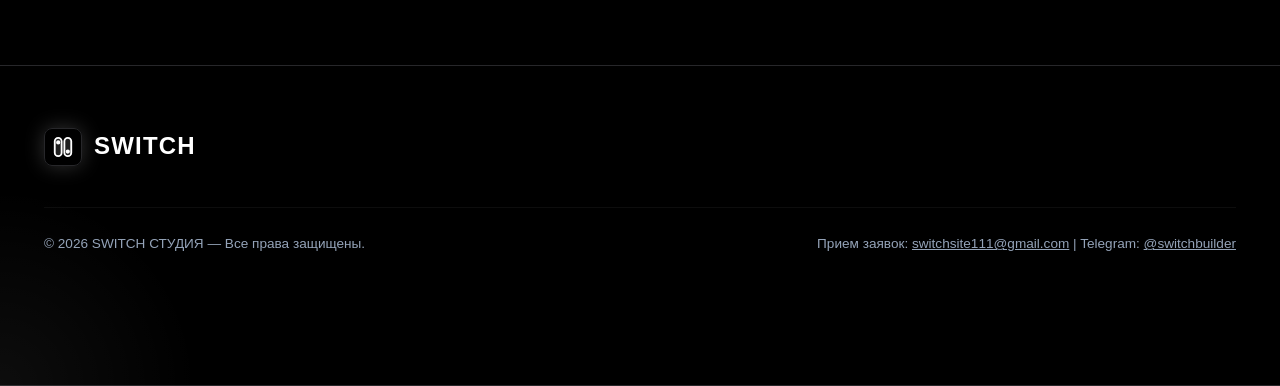
==== commit 2d3dc391: "Add files via upload" ====
--- a/index.html
+++ b/index.html
@@ -4,7 +4,7 @@
 <head>
   <meta charset="UTF-8">
   <meta name="viewport" content="width=device-width, initial-scale=1.0">
-  <title>SWITCH — Студия Веб-Дизайна и Разработки | Создание Премиальных Сайтов</title>
+  <title>SWITCH Студия — Веб-Дизайн и Разработка Сайтов | Создание Премиальных Сайтов</title>
   <meta name="description"
     content="Команда веб-разработчиков SWITCH. Создаем чисто черные премиальные сайты на HTML5, CSS3, JavaScript. Индивидуальный дизайн, интерактивный калькулятор стоимости и адаптивная верстка.">
   <meta name="keywords"
@@ -16,15 +16,55 @@
   <!-- Open Graph / Social Media -->
   <meta property="og:type" content="website">
   <meta property="og:url" content="https://switch-studio.ru/">
-  <meta property="og:title" content="SWITCH — Студия Веб-Дизайна и Разработки Сайтов">
+  <meta property="og:title" content="SWITCH Студия — Веб-Дизайн и Разработка Сайтов">
   <meta property="og:description" content="Создание премиальных современно оформленных сайтов на чистом HTML, CSS и JavaScript.">
   <meta property="og:site_name" content="SWITCH Web Studio">
   <meta property="og:locale" content="ru_RU">
 
-  <!-- Twitter Card -->
-  <meta name="twitter:card" content="summary_large_image">
-  <meta name="twitter:title" content="SWITCH Web Studio — Разработка сайтов">
-  <meta name="twitter:description" content="Премиальные сайты, быстрый код и уникальный веб-дизайн.">
+  <!-- Schema.org JSON-LD Structured Data -->
+  <script type="application/ld+json">
+  {
+    "@context": "https://schema.org",
+    "@type": "ProfessionalService",
+    "name": "SWITCH Web Studio",
+    "alternateName": "Студия Веб-Дизайна SWITCH",
+    "url": "https://switch-studio.ru/",
+    "description": "Разработка уникальных премиальных сайтов: лендинги, корпоративные сайты, интернет-магазины и веб-сервисы под ключ.",
+    "email": "switchsite111@gmail.com",
+    "priceRange": "₽₽",
+    "address": {
+      "@type": "PostalAddress",
+      "addressCountry": "RU"
+    },
+    "hasOfferCatalog": {
+      "@type": "OfferCatalog",
+      "name": "Услуги разработки сайтов",
+      "itemListElement": [
+        {
+          "@type": "Offer",
+          "itemOffered": {
+            "@type": "Service",
+            "name": "Разработка Лендинг пейдж"
+          }
+        },
+        {
+          "@type": "Offer",
+          "itemOffered": {
+            "@type": "Service",
+            "name": "Создание Корпоративного сайта"
+          }
+        },
+        {
+          "@type": "Offer",
+          "itemOffered": {
+            "@type": "Service",
+            "name": "Индивидуальный веб-проект"
+          }
+        }
+      ]
+    }
+  }
+  </script>
 
   <!-- ====== КИБЕРЗАЩИТА: Content-Security-Policy ====== -->
   <meta http-equiv="Content-Security-Policy" 
@@ -174,10 +214,10 @@
 
         <!-- Center Hero Text -->
         <div class="hero-text reveal-fade-up">
-          <h1 class="hero-title typewriter-text" data-typewriter="SWITCH — строим кодом, созидаем смысл."
-            data-ru="SWITCH —<br> строим кодом,<br> <span class='gradient-text'>созидаем</span> смысл."
-            data-en="SWITCH —<br> we build with code,<br> <span class='gradient-text'>create</span> meaning.">
-            SWITCH —<br> строим кодом,<br> <span class="gradient-text">созидаем</span> смысл.
+          <h1 class="hero-title"
+            data-ru="SWITCH Студия — строим кодом, <span class='gradient-text'>созидаем</span> смысл."
+            data-en="SWITCH Studio — we build with code, <span class='gradient-text'>create</span> meaning.">
+            SWITCH Студия — строим кодом, <span class="gradient-text">созидаем</span> смысл.
           </h1>
           <p class="hero-description"
             data-ru="Разработчики и дизайнеры сайтов. Создаем уникальные решения под вашу задачу. Результат — быстрый сайт, хорошее качество."
@@ -187,6 +227,10 @@
           <div class="hero-btns">
             <a href="#portfolio" class="btn btn-primary">
               <span data-ru="Смотреть кейсы" data-en="See Cases">Смотреть кейсы</span>
+              <svg width="18" height="18" viewBox="0 0 24 24" fill="none" stroke="currentColor" stroke-width="2">
+                <line x1="5" y1="12" x2="19" y2="12"></line>
+                <polyline points="12 5 19 12 12 19"></polyline>
+              </svg>
             </a>
           </div>
 
@@ -244,9 +288,9 @@
               быстро запуститься и собирать заявки. Одна страница, фокус на конверсии.</p>
           </div>
           <ul class="service-features">
-            <li data-ru="Минималистичный премиум UI/UX" data-en="Minimalist Premium UI/UX">• Минималистичный премиум UI/UX</li>
-            <li data-ru="Полная адаптивность под телефоны" data-en="Fully Mobile Responsive">• Полная адаптивность под телефоны</li>
-            <li data-ru="Интеграция формы на ваш Email" data-en="Email Form Integration">• Интеграция формы на ваш Email</li>
+            <li data-ru="Минималистичный премиум UI/UX" data-en="Minimalist Premium UI/UX"><svg viewBox="0 0 24 24" fill="none" stroke="currentColor" stroke-width="3"><polyline points="20 6 9 17 4 12"></polyline></svg> Минималистичный премиум UI/UX</li>
+            <li data-ru="Полная адаптивность под телефоны" data-en="Fully Mobile Responsive"><svg viewBox="0 0 24 24" fill="none" stroke="currentColor" stroke-width="3"><polyline points="20 6 9 17 4 12"></polyline></svg> Полная адаптивность под телефоны</li>
+            <li data-ru="Интеграция формы на ваш Email" data-en="Email Form Integration"><svg viewBox="0 0 24 24" fill="none" stroke="currentColor" stroke-width="3"><polyline points="20 6 9 17 4 12"></polyline></svg> Интеграция формы на ваш Email</li>
           </ul>
         </div>
 
@@ -260,9 +304,9 @@
               важно выглядеть солидно. Несколько страниц, чистый код, быстрая загрузка.</p>
           </div>
           <ul class="service-features">
-            <li data-ru="Элегантный стиль и типографика" data-en="Elegant Style & Typography">• Элегантный стиль и типографика</li>
-            <li data-ru="Молниеносная скорость загрузки" data-en="Lightning Fast Load Speed">• Молниеносная скорость загрузки</li>
-            <li data-ru="Базовая SEO-оптимизация" data-en="Base SEO Optimization">• Базовая SEO-оптимизация</li>
+            <li data-ru="Элегантный стиль и типографика" data-en="Elegant Style & Typography"><svg viewBox="0 0 24 24" fill="none" stroke="currentColor" stroke-width="3"><polyline points="20 6 9 17 4 12"></polyline></svg> Элегантный стиль и типографика</li>
+            <li data-ru="Молниеносная скорость загрузки" data-en="Lightning Fast Load Speed"><svg viewBox="0 0 24 24" fill="none" stroke="currentColor" stroke-width="3"><polyline points="20 6 9 17 4 12"></polyline></svg> Молниеносная скорость загрузки</li>
+            <li data-ru="Базовая SEO-оптимизация" data-en="Base SEO Optimization"><svg viewBox="0 0 24 24" fill="none" stroke="currentColor" stroke-width="3"><polyline points="20 6 9 17 4 12"></polyline></svg> Базовая SEO-оптимизация</li>
           </ul>
         </div>
 
@@ -276,9 +320,9 @@
               интерактивные страницы — всё, что выходит за рамки шаблона.</p>
           </div>
           <ul class="service-features">
-            <li data-ru="Продуманная структура данных" data-en="Thoughtful Data Architecture">• Продуманная структура данных</li>
-            <li data-ru="Интерактивность на Vanilla JS" data-en="Vanilla JS Interactivity">• Интерактивность на Vanilla JS</li>
-            <li data-ru="Поддержка после запуска" data-en="Post-Launch Support">• Поддержка после запуска</li>
+            <li data-ru="Продуманная структура данных" data-en="Thoughtful Data Architecture"><svg viewBox="0 0 24 24" fill="none" stroke="currentColor" stroke-width="3"><polyline points="20 6 9 17 4 12"></polyline></svg> Продуманная структура данных</li>
+            <li data-ru="Интерактивность на Vanilla JS" data-en="Vanilla JS Interactivity"><svg viewBox="0 0 24 24" fill="none" stroke="currentColor" stroke-width="3"><polyline points="20 6 9 17 4 12"></polyline></svg> Интерактивность на Vanilla JS</li>
+            <li data-ru="Поддержка после запуска" data-en="Post-Launch Support"><svg viewBox="0 0 24 24" fill="none" stroke="currentColor" stroke-width="3"><polyline points="20 6 9 17 4 12"></polyline></svg> Поддержка после запуска</li>
           </ul>
         </div>
       </div>
@@ -349,6 +393,13 @@
       <div class="portfolio-grid" style="grid-template-columns: repeat(auto-fit, minmax(280px, 1fr)); max-width: 1200px; margin: 0 auto; gap: 28px;">
         <!-- Placeholder Card 1 -->
         <div class="portfolio-card reveal-flip">
+          <div class="portfolio-icon-wrapper">
+            <svg width="28" height="28" viewBox="0 0 24 24" fill="none" stroke="currentColor" stroke-width="2" stroke-linecap="round" stroke-linejoin="round">
+              <rect x="2" y="3" width="20" height="14" rx="2" ry="2"></rect>
+              <line x1="8" y1="21" x2="16" y2="21"></line>
+              <line x1="12" y1="17" x2="12" y2="21"></line>
+            </svg>
+          </div>
           <div class="portfolio-tag" data-ru="В разработке" data-en="In Progress">В разработке</div>
           <h3 class="portfolio-card-title" data-ru="Новый кейс #1" data-en="New Case #1">Новый кейс #1</h3>
           <p class="portfolio-card-desc" data-ru="Готовится презентация проекта. Скоро здесь появится подробный разбор." data-en="Project presentation is being prepared. Detailed overview coming soon.">
@@ -358,6 +409,11 @@
 
         <!-- Placeholder Card 2 -->
         <div class="portfolio-card reveal-flip">
+          <div class="portfolio-icon-wrapper">
+            <svg width="28" height="28" viewBox="0 0 24 24" fill="none" stroke="currentColor" stroke-width="2" stroke-linecap="round" stroke-linejoin="round">
+              <polygon points="12 2 15.09 8.26 22 9.27 17 14.14 18.18 21.02 12 17.77 5.82 21.02 7 14.14 2 9.27 8.91 8.26 12 2"></polygon>
+            </svg>
+          </div>
           <div class="portfolio-tag" data-ru="Скоро публикация" data-en="Coming Soon">Скоро публикация</div>
           <h3 class="portfolio-card-title" data-ru="Новый кейс #2" data-en="New Case #2">Новый кейс #2</h3>
           <p class="portfolio-card-desc" data-ru="Веб-платформа на стадии финального тестирования." data-en="Web platform in final testing phase.">
@@ -367,6 +423,12 @@
 
         <!-- Placeholder Card 3 -->
         <div class="portfolio-card reveal-flip">
+          <div class="portfolio-icon-wrapper">
+            <svg width="28" height="28" viewBox="0 0 24 24" fill="none" stroke="currentColor" stroke-width="2" stroke-linecap="round" stroke-linejoin="round">
+              <circle cx="12" cy="12" r="10"></circle>
+              <polyline points="12 6 12 12 16 14"></polyline>
+            </svg>
+          </div>
           <div class="portfolio-tag" data-ru="Ваш проект может быть здесь" data-en="Your Project Here">Ваш проект может быть здесь</div>
           <h3 class="portfolio-card-title" data-ru="Станьте первым" data-en="Be The First">Станьте первым</h3>
           <p class="portfolio-card-desc" style="margin-bottom: 16px;" data-ru="Закажите сайт прямо сейчас и получите спец-условия на разработку." data-en="Order a website right now and get special development conditions.">
@@ -494,6 +556,12 @@
 
           <div class="contact-details">
             <div class="detail-item">
+              <div class="detail-icon">
+                <svg viewBox="0 0 24 24" width="22" height="22" fill="none" stroke="currentColor" stroke-width="2" stroke-linecap="round" stroke-linejoin="round">
+                  <path d="M4 4h16c1.1 0 2 .9 2 2v12c0 1.1-.9 2-2 2H4c-1.1 0-2-.9-2-2V6c0-1.1.9-2 2-2z"></path>
+                  <polyline points="22,6 12,13 2,6"></polyline>
+                </svg>
+              </div>
               <div>
                 <div class="detail-label" data-ru="Email для связи" data-en="Contact Email">Email для связи</div>
                 <div class="detail-val">&#115;&#119;&#105;&#116;&#99;&#104;&#115;&#105;&#116;&#101;&#49;&#49;&#49;&#64;&#103;&#109;&#97;&#105;&#108;&#46;&#99;&#111;&#109;</div>
@@ -501,6 +569,11 @@
             </div>
 
             <div class="detail-item">
+              <div class="detail-icon">
+                <svg viewBox="0 0 24 24" width="22" height="22" fill="currentColor">
+                  <path d="M20.665 3.717l-17.73 6.837c-1.21.486-1.203 1.161-.222 1.462l4.552 1.42 10.532-6.645c.498-.303.953-.14.579.192l-8.533 7.701h-.002l-.002.001-.314 4.692c.46 0 .663-.211.921-.46l2.211-2.15 4.599 3.397c.848.467 1.457.227 1.668-.785l3.019-14.228c.309-1.239-.473-1.8-1.282-1.434z"/>
+                </svg>
+              </div>
               <div>
                 <div class="detail-label" data-ru="Telegram для связи" data-en="Contact Telegram">Telegram для связи</div>
                 <div class="detail-val"><a href="https://t.me/switchbuilder" target="_blank" rel="noopener" id="contact-tg-link" style="color: inherit; text-decoration: underline;">@switchbuilder</a></div>
@@ -569,6 +642,10 @@
 
             <button type="submit" id="form-submit-btn" class="btn btn-primary" style="width: 100%; padding: 16px;">
               <span data-ru="Отправить заявку" data-en="Send Request">Отправить заявку</span>
+              <svg width="18" height="18" viewBox="0 0 24 24" fill="none" stroke="currentColor" stroke-width="2">
+                <line x1="22" y1="2" x2="11" y2="13"></line>
+                <polygon points="22 2 15 22 11 13 2 9 22 2"></polygon>
+              </svg>
             </button>
           </form>
         </div>
@@ -583,13 +660,21 @@
     <div class="container">
       <div class="footer-content">
         <a href="#" class="logo">
+          <div class="logo-icon">
+            <svg width="22" height="22" viewBox="0 0 24 24" fill="none" stroke="currentColor" stroke-width="2" stroke-linecap="round" stroke-linejoin="round">
+              <rect class="joycon-left" x="3" y="2" width="7.5" height="20" rx="3.75" fill="currentColor" fill-opacity="0.12" />
+              <circle class="joycon-left-btn" cx="6.75" cy="7" r="1.3" fill="currentColor" />
+              <rect class="joycon-right" x="13.5" y="2" width="7.5" height="20" rx="3.75" fill="currentColor" fill-opacity="0.12" />
+              <circle class="joycon-right-btn" cx="17.25" cy="17" r="1.3" fill="currentColor" />
+            </svg>
+          </div>
           <span>SWITCH</span>
         </a>
       </div>
 
       <div class="footer-bottom">
         <div style="display: flex; align-items: center; gap: 8px;">
-          <span>© 2026 SWITCH STUDIO. Все права защищены.</span>
+          <span>© 2026 SWITCH СТУДИЯ — Все права защищены.</span>
         </div>
         <div>Прием заявок: <a href="mailto:switchsite111@gmail.com" style="color:inherit; text-decoration:underline;">switchsite111@gmail.com</a> | Telegram: <a href="https://t.me/switchbuilder" id="footer-tg-link" style="color:inherit; text-decoration:underline;" target="_blank" rel="noopener">@switchbuilder</a></div>
       </div>
--- a/css/style.css
+++ b/css/style.css
@@ -706,19 +706,24 @@
 }
 
 .hero .container {
-  max-width: 1440px;
+  max-width: 1800px;
+  width: 100%;
+  padding: 0 40px;
 }
 
 .hero-layout {
   display: grid;
-  grid-template-columns: 340px 1fr 340px;
-  gap: 48px;
+  grid-template-columns: 260px 1fr 260px;
+  gap: 24px;
   align-items: center;
 }
 
 @media (max-width: 1200px) {
   .hero-layout {
     grid-template-columns: 1fr;
+  }
+  .hero-text {
+    padding-left: 0;
   }
   .code-box-left, .code-box-right {
     display: none;
@@ -787,6 +792,17 @@
   background: #000000 !important;
 }
 
+.hero-text {
+  display: flex;
+  flex-direction: column;
+  align-items: center;
+  text-align: center;
+  width: 100%;
+  max-width: 100%;
+  margin: 0 auto;
+  padding-left: 18px;
+}
+
 .hero-content {
   display: flex;
   flex-direction: column;
@@ -840,13 +856,15 @@
 }
 
 .hero-title {
-  font-size: clamp(2.2rem, 3.8vw, 3.8rem);
+  font-size: clamp(2.6rem, 4.6vw, 4.6rem);
   font-weight: 800;
   margin-bottom: 24px;
-  line-height: 1.2;
-  max-width: 680px;
+  line-height: 1.18;
+  max-width: 1250px;
+  width: 100%;
   margin-left: auto;
   margin-right: auto;
+  letter-spacing: -0.02em;
 }
 
 .hero-description {
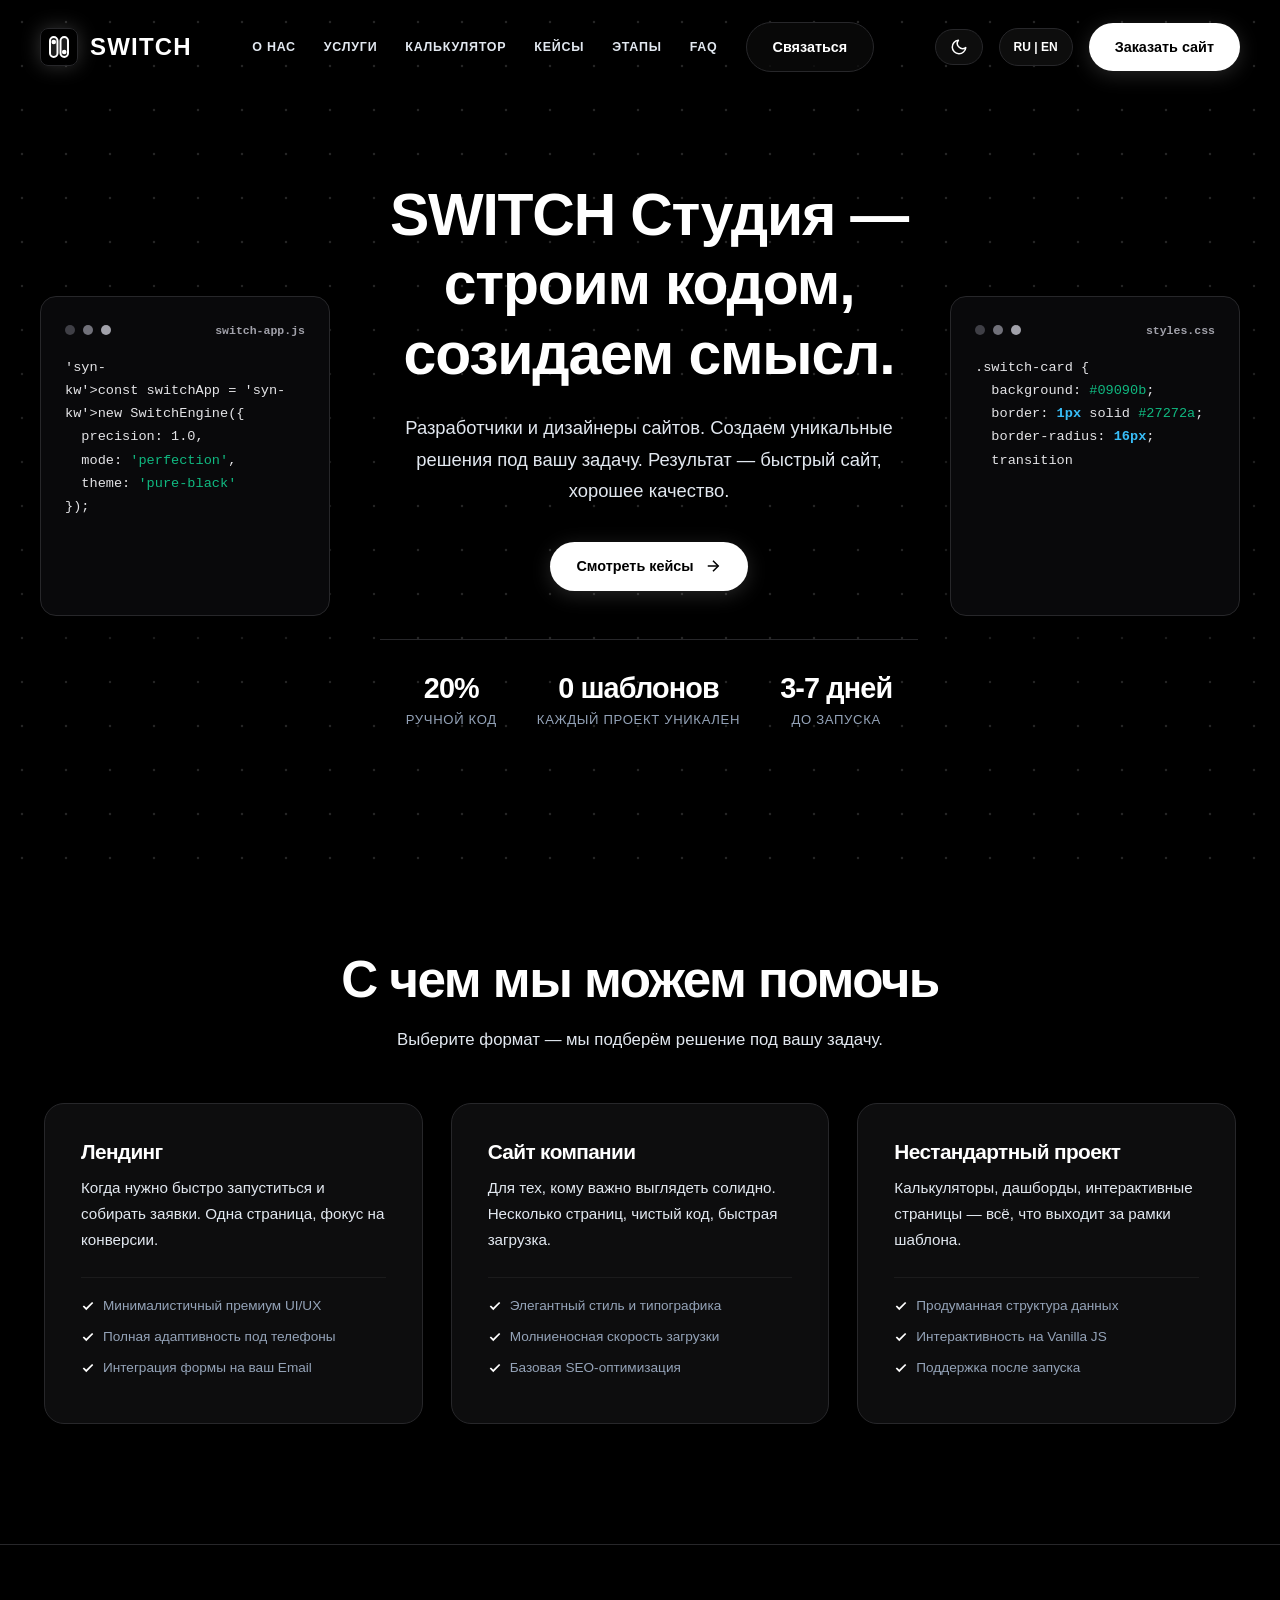
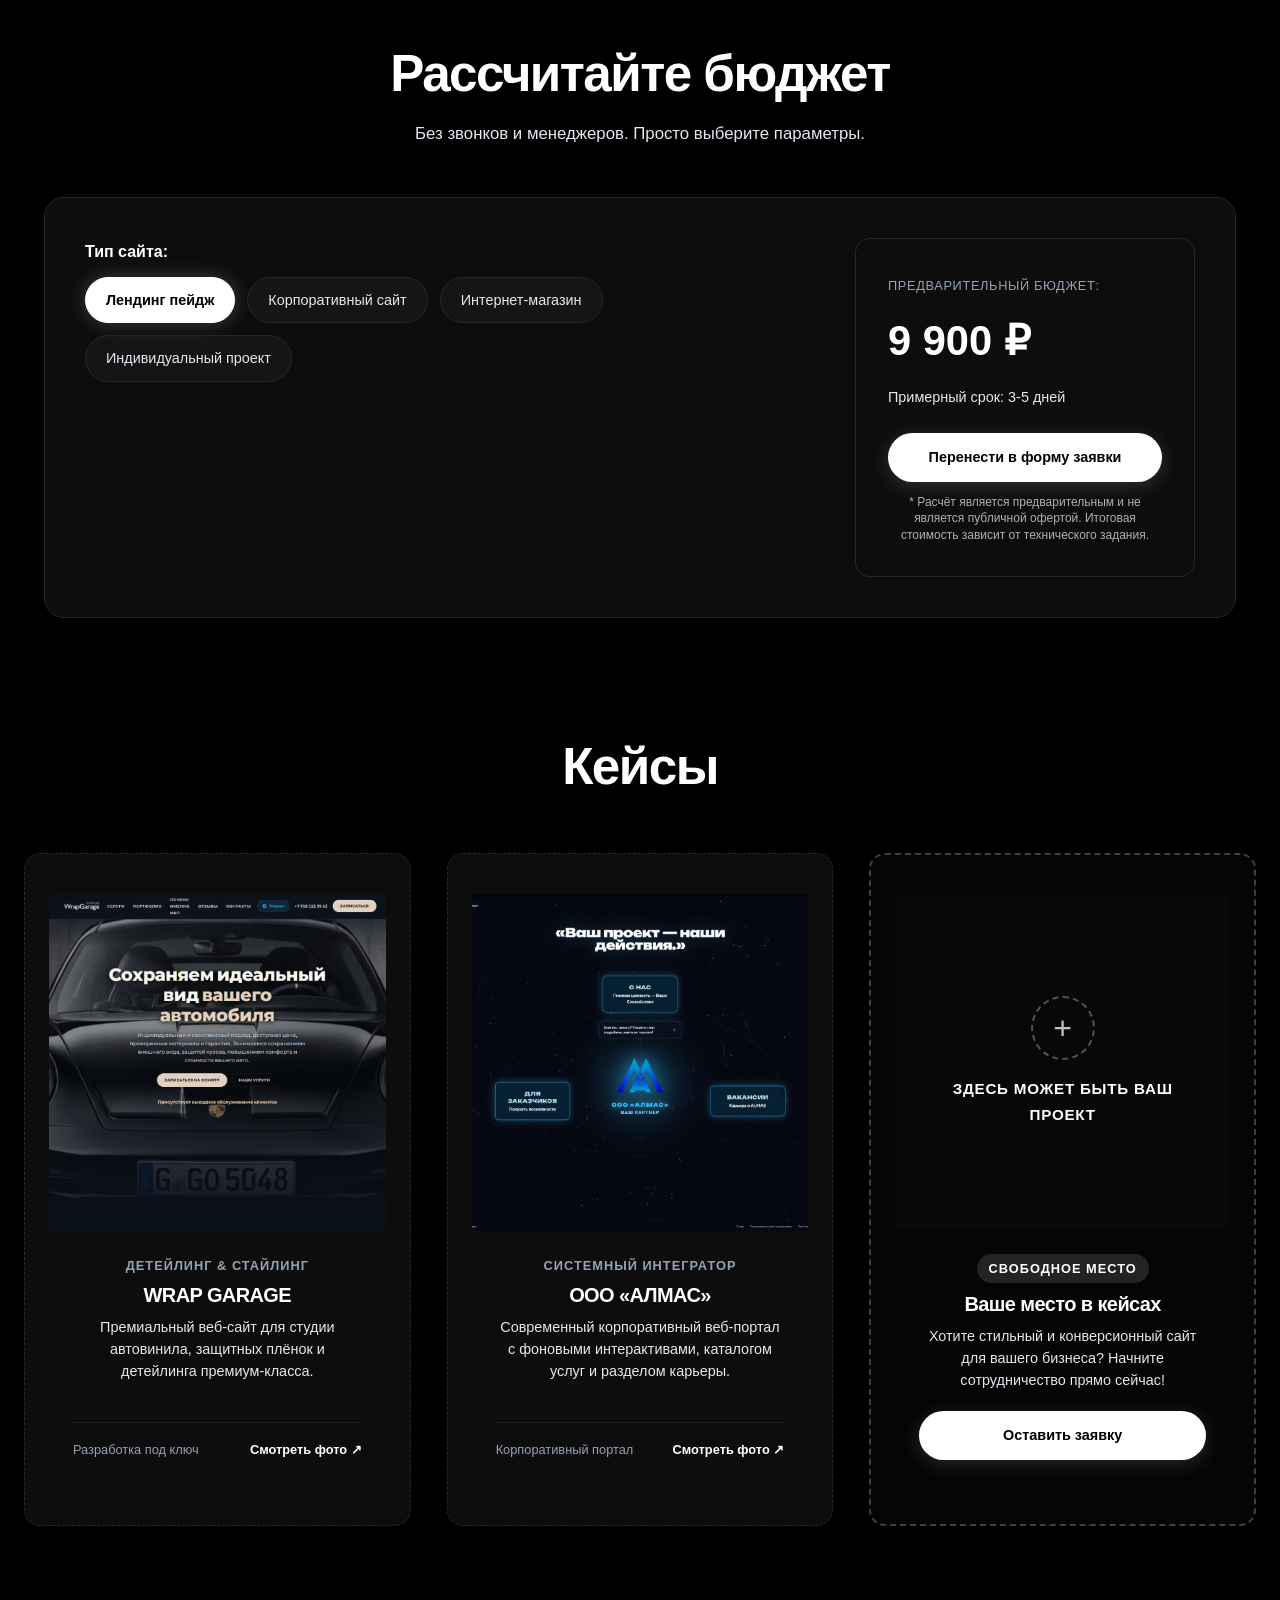
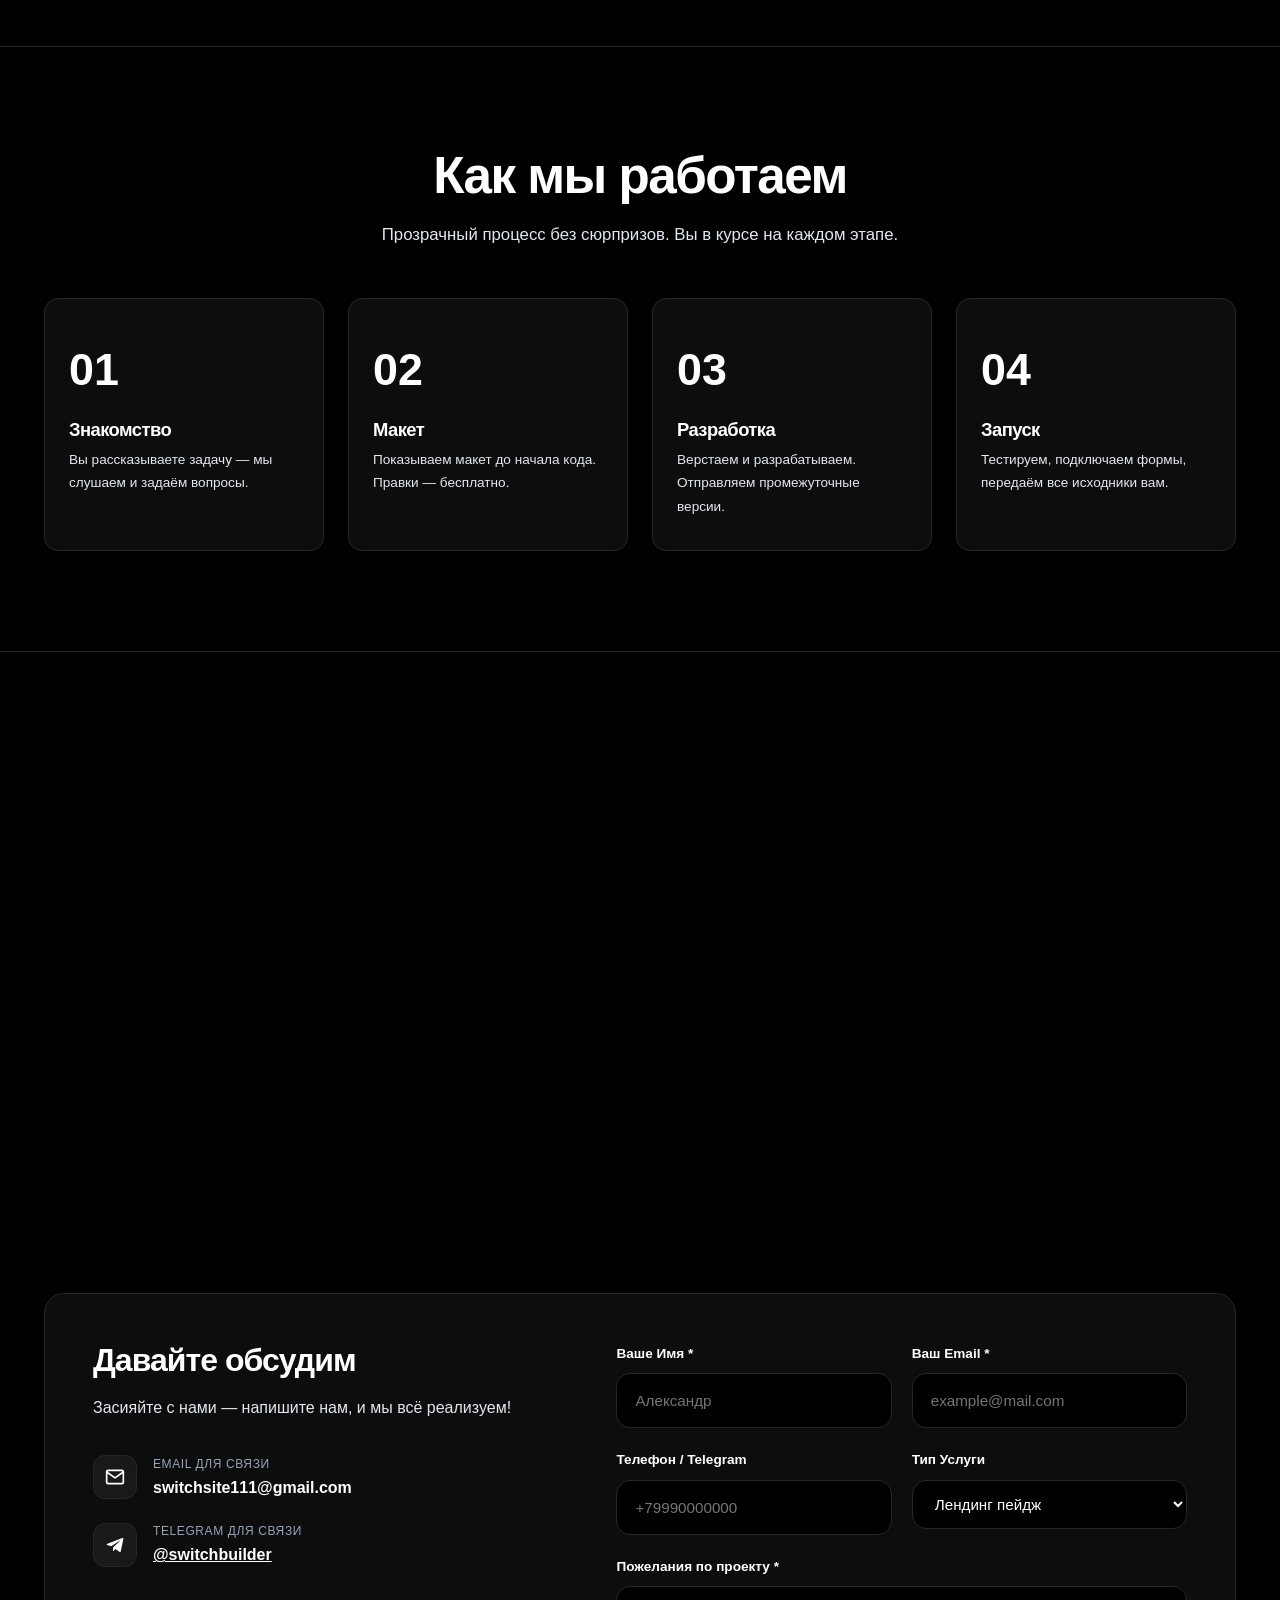
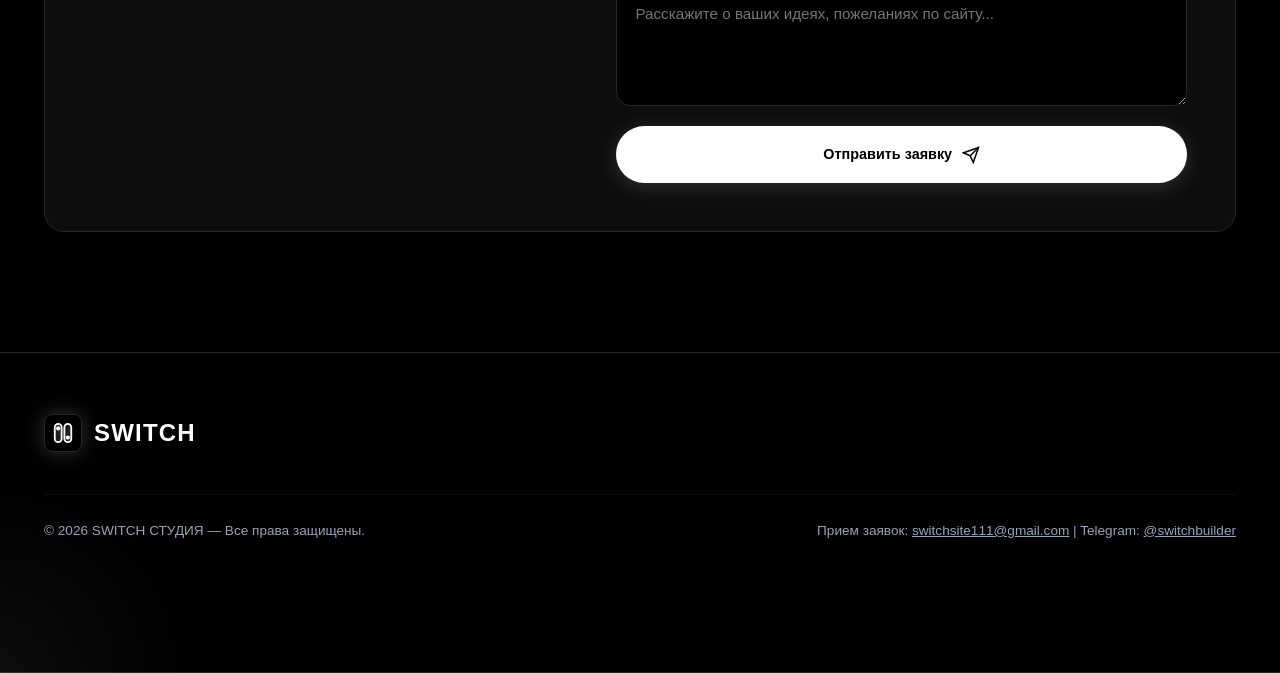
==== commit 51b954bf: "Add files via upload" ====
--- a/index.html
+++ b/index.html
@@ -379,62 +379,78 @@
         </div>
       </div>
     </div>
-  <!-- Portfolio Showcase Section (Placeholders) -->
+  <!-- Portfolio Showcase Section -->
   <section id="portfolio" class="portfolio">
-    <div class="container">
-      <div class="center-text reveal-fade-up">
+    <div class="container" style="max-width: 1440px;">
+      <div class="center-text reveal-fade-up" style="margin-bottom: 56px;">
         <h2 class="section-title typewriter-text" data-typewriter="Кейсы" data-ru="Кейсы" data-en="Cases">Кейсы</h2>
-        <p class="section-subtitle" data-ru="Наши проекты находятся в процессе упаковки и публикации. Скоро здесь появятся новые работы."
-          data-en="Our projects are currently being prepared for publication. New cases coming soon.">
-          Наши проекты находятся в процессе упаковки и публикации. Скоро здесь появятся новые работы.
-        </p>
-      </div>
-
-      <div class="portfolio-grid" style="grid-template-columns: repeat(auto-fit, minmax(280px, 1fr)); max-width: 1200px; margin: 0 auto; gap: 28px;">
-        <!-- Placeholder Card 1 -->
-        <div class="portfolio-card reveal-flip">
-          <div class="portfolio-icon-wrapper">
-            <svg width="28" height="28" viewBox="0 0 24 24" fill="none" stroke="currentColor" stroke-width="2" stroke-linecap="round" stroke-linejoin="round">
-              <rect x="2" y="3" width="20" height="14" rx="2" ry="2"></rect>
-              <line x1="8" y1="21" x2="16" y2="21"></line>
-              <line x1="12" y1="17" x2="12" y2="21"></line>
-            </svg>
-          </div>
-          <div class="portfolio-tag" data-ru="В разработке" data-en="In Progress">В разработке</div>
-          <h3 class="portfolio-card-title" data-ru="Новый кейс #1" data-en="New Case #1">Новый кейс #1</h3>
-          <p class="portfolio-card-desc" data-ru="Готовится презентация проекта. Скоро здесь появится подробный разбор." data-en="Project presentation is being prepared. Detailed overview coming soon.">
-            Готовится презентация проекта. Скоро здесь появится подробный разбор.
-          </p>
-        </div>
-
-        <!-- Placeholder Card 2 -->
-        <div class="portfolio-card reveal-flip">
-          <div class="portfolio-icon-wrapper">
-            <svg width="28" height="28" viewBox="0 0 24 24" fill="none" stroke="currentColor" stroke-width="2" stroke-linecap="round" stroke-linejoin="round">
-              <polygon points="12 2 15.09 8.26 22 9.27 17 14.14 18.18 21.02 12 17.77 5.82 21.02 7 14.14 2 9.27 8.91 8.26 12 2"></polygon>
-            </svg>
-          </div>
-          <div class="portfolio-tag" data-ru="Скоро публикация" data-en="Coming Soon">Скоро публикация</div>
-          <h3 class="portfolio-card-title" data-ru="Новый кейс #2" data-en="New Case #2">Новый кейс #2</h3>
-          <p class="portfolio-card-desc" data-ru="Веб-платформа на стадии финального тестирования." data-en="Web platform in final testing phase.">
-            Веб-платформа на стадии финального тестирования.
-          </p>
-        </div>
-
-        <!-- Placeholder Card 3 -->
-        <div class="portfolio-card reveal-flip">
-          <div class="portfolio-icon-wrapper">
-            <svg width="28" height="28" viewBox="0 0 24 24" fill="none" stroke="currentColor" stroke-width="2" stroke-linecap="round" stroke-linejoin="round">
-              <circle cx="12" cy="12" r="10"></circle>
-              <polyline points="12 6 12 12 16 14"></polyline>
-            </svg>
-          </div>
-          <div class="portfolio-tag" data-ru="Ваш проект может быть здесь" data-en="Your Project Here">Ваш проект может быть здесь</div>
-          <h3 class="portfolio-card-title" data-ru="Станьте первым" data-en="Be The First">Станьте первым</h3>
-          <p class="portfolio-card-desc" style="margin-bottom: 16px;" data-ru="Закажите сайт прямо сейчас и получите спец-условия на разработку." data-en="Order a website right now and get special development conditions.">
-            Закажите сайт прямо сейчас и получите спец-условия на разработку.
-          </p>
-          <a href="#contact" class="btn btn-secondary" style="font-size: 0.85rem; padding: 8px 16px;" data-ru="Оставить заявку" data-en="Submit Request">Оставить заявку</a>
+      </div>
+
+      <div class="portfolio-grid" style="grid-template-columns: repeat(auto-fit, minmax(360px, 1fr)); width: 100%; gap: 36px;">
+        <!-- Case 1: Wrap Garage -->
+        <div class="portfolio-card reveal-flip" data-full-img="img/portfolio_wrapgarage.png" data-title="WRAP GARAGE — Детейлинг &amp; Стайлинг">
+          <div class="portfolio-img-wrapper">
+            <img src="img/portfolio_wrapgarage.png" alt="Wrap Garage" loading="lazy">
+            <div class="portfolio-overlay"></div>
+            <div class="portfolio-follower-btn" data-ru="Открыть в полный экран" data-en="Full View">Открыть в полный экран</div>
+          </div>
+          <div class="portfolio-info">
+            <div>
+              <div class="portfolio-tag" data-ru="Детейлинг & Стайлинг" data-en="Detailing & Vinyl Wrap">Детейлинг & Стайлинг</div>
+              <h3 class="portfolio-card-title" data-ru="WRAP GARAGE" data-en="WRAP GARAGE">WRAP GARAGE</h3>
+              <p class="portfolio-card-desc" data-ru="Премиальный веб-сайт для студии автовинила, защитных плёнок и детейлинга премиум-класса." data-en="Premium website for car wrapping, paint protection film, and detailing studio.">
+                Премиальный веб-сайт для студии автовинила, защитных плёнок и детейлинга премиум-класса.
+              </p>
+            </div>
+            <div style="margin-top: 16px; padding-top: 16px; border-top: 1px solid rgba(255,255,255,0.08); display: flex; justify-content: space-between; align-items: center;">
+              <span style="font-size: 0.8rem; color: var(--text-dim);" data-ru="Разработка под ключ" data-en="Turnkey Development">Разработка под ключ</span>
+              <span style="font-size: 0.8rem; font-weight: 700; color: #ffffff;" data-ru="Смотреть фото ↗" data-en="View Photo ↗">Смотреть фото ↗</span>
+            </div>
+          </div>
+        </div>
+
+        <!-- Case 2: ООО «АЛМАС» -->
+        <div class="portfolio-card reveal-flip" data-full-img="img/portfolio_almas.png" data-title="ООО «АЛМАС» — Системный интегратор">
+          <div class="portfolio-img-wrapper">
+            <img src="img/portfolio_almas.png" alt="ООО АЛМАС" loading="lazy">
+            <div class="portfolio-overlay"></div>
+            <div class="portfolio-follower-btn" data-ru="Открыть в полный экран" data-en="Full View">Открыть в полный экран</div>
+          </div>
+          <div class="portfolio-info">
+            <div>
+              <div class="portfolio-tag" data-ru="Системный интегратор" data-en="System Integrator">Системный интегратор</div>
+              <h3 class="portfolio-card-title" data-ru="ООО «АЛМАС»" data-en="ALMAS LLC">ООО «АЛМАС»</h3>
+              <p class="portfolio-card-desc" data-ru="Современный корпоративный веб-портал с фоновыми интерактивами, каталогом услуг и разделом карьеры." data-en="Modern corporate web portal with background interactive visuals, services catalog, and careers section.">
+                Современный корпоративный веб-портал с фоновыми интерактивами, каталогом услуг и разделом карьеры.
+              </p>
+            </div>
+            <div style="margin-top: 16px; padding-top: 16px; border-top: 1px solid rgba(255,255,255,0.08); display: flex; justify-content: space-between; align-items: center;">
+              <span style="font-size: 0.8rem; color: var(--text-dim);" data-ru="Корпоративный портал" data-en="Corporate Portal">Корпоративный портал</span>
+              <span style="font-size: 0.8rem; font-weight: 700; color: #ffffff;" data-ru="Смотреть фото ↗" data-en="View Photo ↗">Смотреть фото ↗</span>
+            </div>
+          </div>
+        </div>
+
+        <!-- Case 3: Teaser / Future Client Spot (No Switch Logo) -->
+        <div class="portfolio-card reveal-flip" style="border: 2px dashed var(--border-color-glow); background: rgba(255, 255, 255, 0.02);">
+          <div class="portfolio-img-wrapper" style="aspect-ratio: 1 / 1; display: flex; align-items: center; justify-content: center; background: rgba(255, 255, 255, 0.015);">
+            <div style="text-align: center; padding: 24px;">
+              <div style="width: 64px; height: 64px; border-radius: 50%; border: 2px dashed rgba(255, 255, 255, 0.3); display: flex; align-items: center; justify-content: center; margin: 0 auto 16px auto; color: rgba(255, 255, 255, 0.75); font-size: 2rem; font-weight: 300;">
+                +
+              </div>
+              <div style="font-size: 0.95rem; font-weight: 700; color: #ffffff; letter-spacing: 0.05em; text-transform: uppercase;" data-ru="Здесь может быть ваш проект" data-en="Your Project Here">Здесь может быть ваш проект</div>
+            </div>
+          </div>
+          <div class="portfolio-info">
+            <div>
+              <div class="portfolio-tag" style="color: #ffffff; background: rgba(255, 255, 255, 0.12); display: inline-block; padding: 4px 12px; border-radius: 20px; margin-bottom: 10px;" data-ru="Свободное место" data-en="Available Spot">Свободное место</div>
+              <h3 class="portfolio-card-title" data-ru="Ваше место в кейсах" data-en="Your Spot in Cases">Ваше место в кейсах</h3>
+              <p class="portfolio-card-desc" data-ru="Хотите стильный и конверсионный сайт для вашего бизнеса? Начните сотрудничество прямо сейчас!" data-en="Want a stylish and high-converting website for your business? Start collaboration right now!">
+                Хотите стильный и конверсионный сайт для вашего бизнеса? Начните сотрудничество прямо сейчас!
+              </p>
+            </div>
+            <a href="#contact" class="btn btn-primary" style="margin-top: 20px; width: 100%; text-align: center;" data-ru="Оставить заявку" data-en="Submit Request">Оставить заявку</a>
+          </div>
         </div>
       </div>
     </div>
@@ -612,7 +628,7 @@
               <div class="form-group">
                 <label class="form-label" for="form-phone" data-ru="Телефон / Telegram"
                   data-en="Phone / Telegram">Телефон / Telegram</label>
-                <input type="text" id="form-phone" name="phone" class="form-input" placeholder="+7 (999) 000-00-00">
+                <input type="tel" id="form-phone" name="phone" class="form-input" placeholder="+79990000000" inputmode="tel">
               </div>
               <div class="form-group">
                 <label class="form-label" for="form-service" data-ru="Тип Услуги" data-en="Service Type">Тип
@@ -683,6 +699,16 @@
 
 
 
+  <!-- Portfolio Lightbox Modal (Full Resolution Image View) -->
+  <div id="portfolio-lightbox" class="portfolio-lightbox" aria-hidden="true">
+    <div class="lightbox-backdrop"></div>
+    <div class="lightbox-content">
+      <button class="lightbox-close" id="lightbox-close-btn" aria-label="Закрыть">&times;</button>
+      <img id="lightbox-img" src="" alt="Full Resolution View">
+      <div id="lightbox-caption" class="lightbox-caption"></div>
+    </div>
+  </div>
+
   <!-- SWITCH Cyber Kinetic Shield — Security System -->
   <script src="js/security.js?v=7.0" data-switch-safe></script>
 
--- a/css/style.css
+++ b/css/style.css
@@ -1315,8 +1315,8 @@
 
 .portfolio-grid {
   display: grid;
-  grid-template-columns: repeat(auto-fit, minmax(340px, 1fr));
-  gap: 32px;
+  grid-template-columns: repeat(auto-fit, minmax(360px, 1fr));
+  gap: 36px;
 }
 
 .portfolio-card {
@@ -1326,6 +1326,8 @@
   overflow: hidden;
   transition: var(--transition);
   cursor: pointer;
+  display: flex;
+  flex-direction: column;
 }
 
 .portfolio-card:hover {
@@ -1337,8 +1339,9 @@
 .portfolio-img-wrapper {
   position: relative;
   width: 100%;
-  height: 250px;
+  aspect-ratio: 1 / 1;
   overflow: hidden;
+  background: #000000;
 }
 
 .portfolio-img-wrapper img {
@@ -1356,8 +1359,9 @@
   position: absolute;
   top: 0; left: 0;
   width: 100%; height: 100%;
-  background: rgba(0, 0, 0, 0.4);
-  backdrop-filter: blur(2px);
+  background: rgba(0, 0, 0, 0.45);
+  backdrop-filter: blur(3px);
+  -webkit-backdrop-filter: blur(3px);
   pointer-events: none;
   opacity: 0;
   transition: opacity 0.3s ease;
@@ -1393,6 +1397,10 @@
 
 .portfolio-info {
   padding: 24px;
+  display: flex;
+  flex-direction: column;
+  flex-grow: 1;
+  justify-content: space-between;
 }
 
 .portfolio-tag {
@@ -1407,6 +1415,114 @@
 .portfolio-title {
   font-size: 1.25rem;
   margin-bottom: 8px;
+}
+
+/* Portfolio Lightbox Modal (Full Resolution View) */
+.portfolio-lightbox {
+  position: fixed;
+  top: 0;
+  left: 0;
+  width: 100vw;
+  height: 100vh;
+  z-index: 10000;
+  display: flex;
+  align-items: center;
+  justify-content: center;
+  opacity: 0;
+  visibility: hidden;
+  transition: opacity 0.3s ease, visibility 0.3s ease;
+}
+
+.portfolio-lightbox.active {
+  opacity: 1;
+  visibility: visible;
+}
+
+.lightbox-backdrop {
+  position: absolute;
+  top: 0;
+  left: 0;
+  width: 100%;
+  height: 100%;
+  background: rgba(0, 0, 0, 0.94);
+  backdrop-filter: blur(16px);
+  -webkit-backdrop-filter: blur(16px);
+}
+
+.lightbox-content {
+  position: relative;
+  max-width: 92vw;
+  max-height: 90vh;
+  display: flex;
+  flex-direction: column;
+  align-items: center;
+  z-index: 10001;
+  transform: scale(0.92);
+  transition: transform 0.3s cubic-bezier(0.16, 1, 0.3, 1);
+}
+
+.portfolio-lightbox.active .lightbox-content {
+  transform: scale(1);
+}
+
+.lightbox-content img {
+  max-width: 100%;
+  max-height: 82vh;
+  object-fit: contain;
+  border-radius: var(--radius-md);
+  box-shadow: 0 25px 70px rgba(0, 0, 0, 0.95);
+  border: 1px solid rgba(255, 255, 255, 0.15);
+}
+
+.lightbox-close {
+  position: absolute;
+  top: -52px;
+  right: 0;
+  background: rgba(255, 255, 255, 0.12);
+  border: 1px solid rgba(255, 255, 255, 0.25);
+  color: #ffffff;
+  width: 42px;
+  height: 42px;
+  border-radius: 50%;
+  font-size: 1.6rem;
+  line-height: 1;
+  display: flex;
+  align-items: center;
+  justify-content: center;
+  cursor: pointer;
+  transition: var(--transition);
+}
+
+.lightbox-close:hover {
+  background: #ffffff;
+  color: #000000;
+  transform: scale(1.1);
+}
+
+.lightbox-caption {
+  margin-top: 16px;
+  color: #ffffff;
+  font-family: var(--font-heading);
+  font-size: 1.1rem;
+  font-weight: 700;
+  text-align: center;
+  letter-spacing: 0.02em;
+}
+
+@media (max-width: 768px) {
+  .portfolio-img-wrapper {
+    aspect-ratio: 1 / 1;
+  }
+  .lightbox-content {
+    max-width: 95vw;
+  }
+  .lightbox-close {
+    top: -46px;
+    right: 4px;
+    width: 38px;
+    height: 38px;
+    font-size: 1.4rem;
+  }
 }
 
 .portfolio-desc {
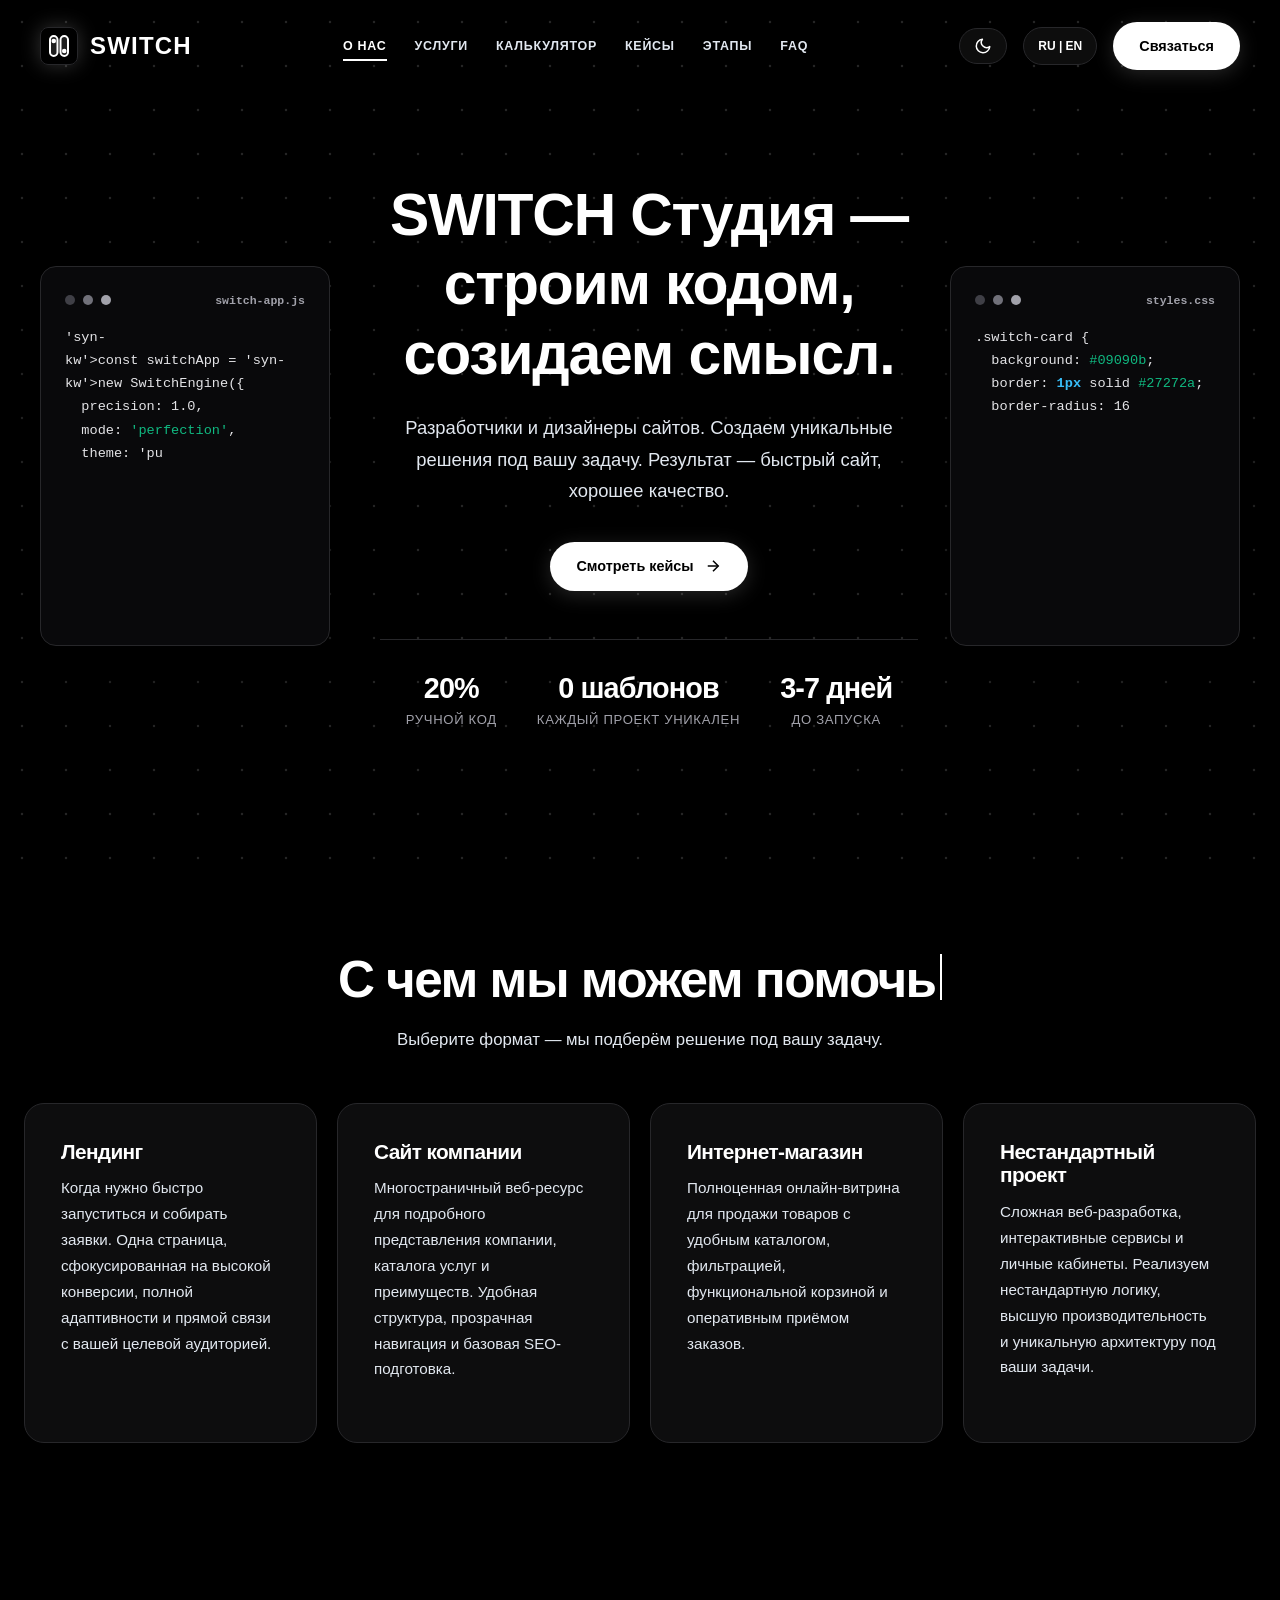
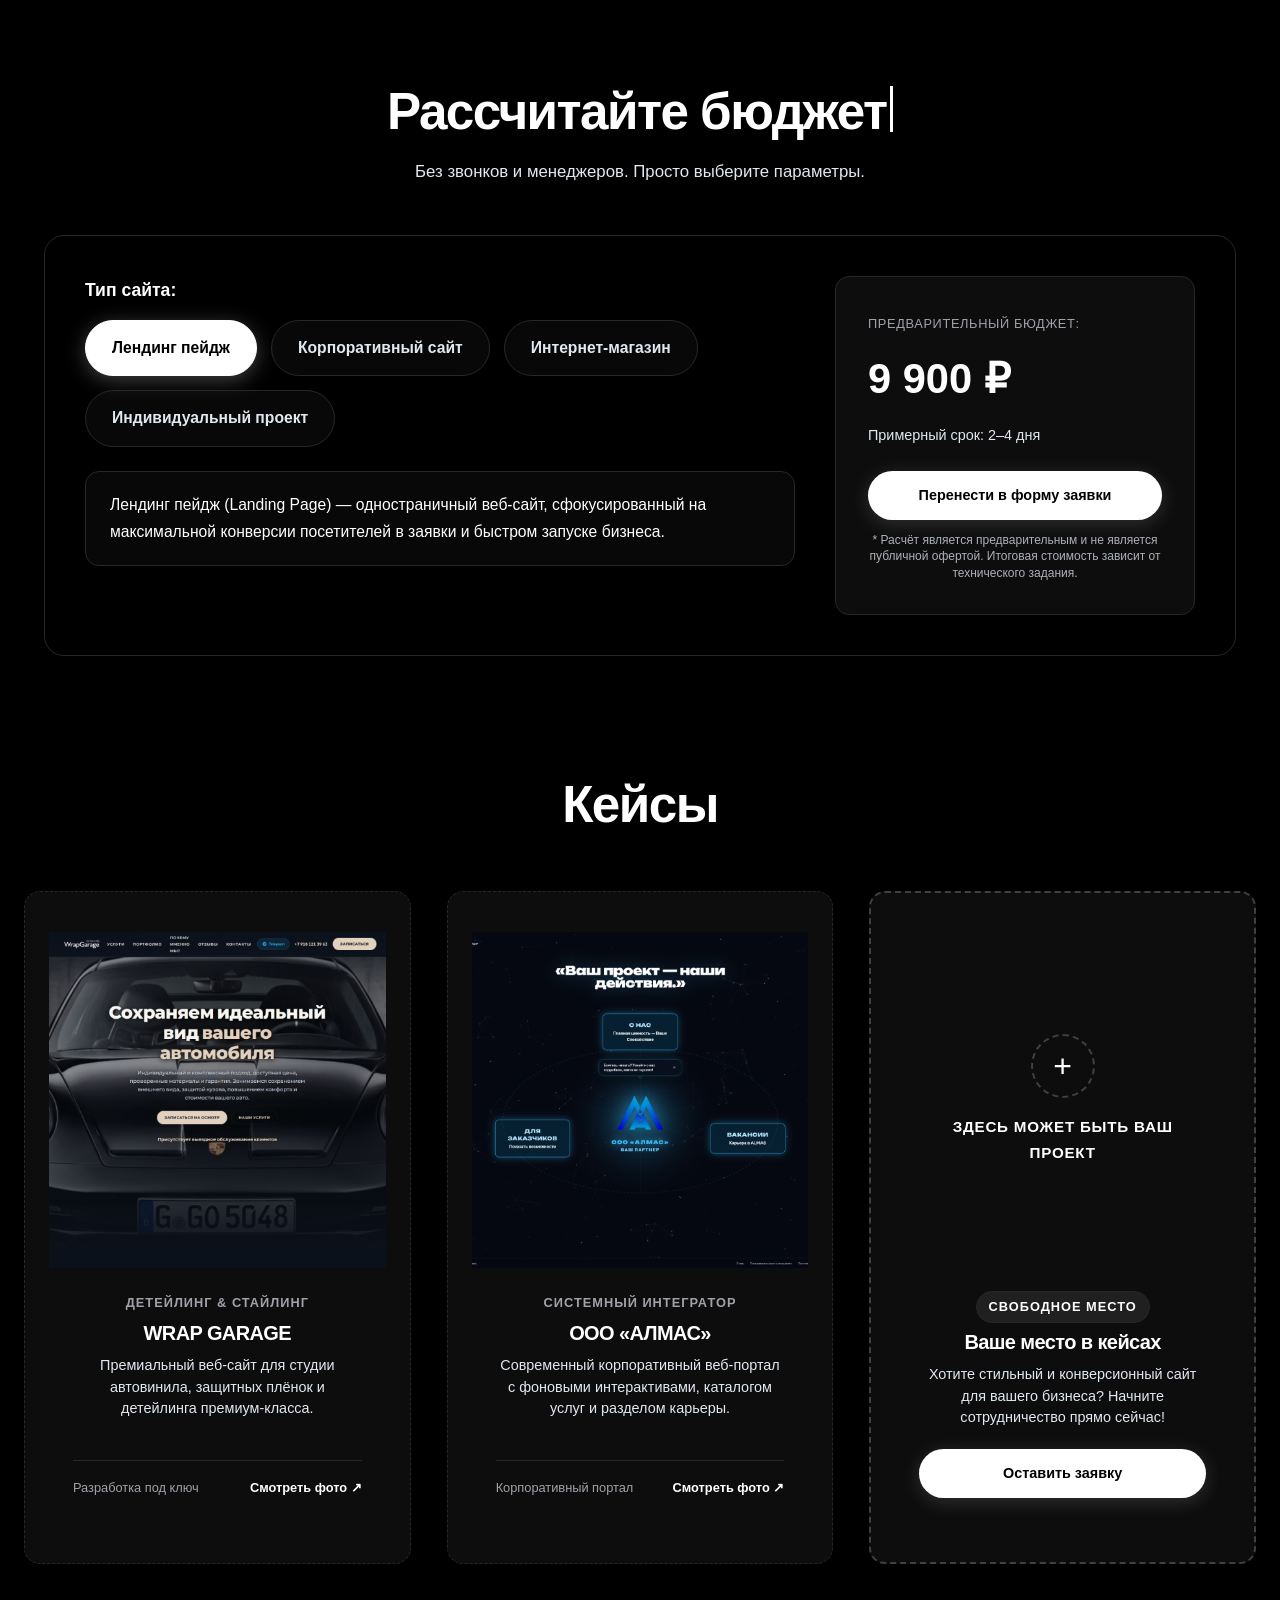
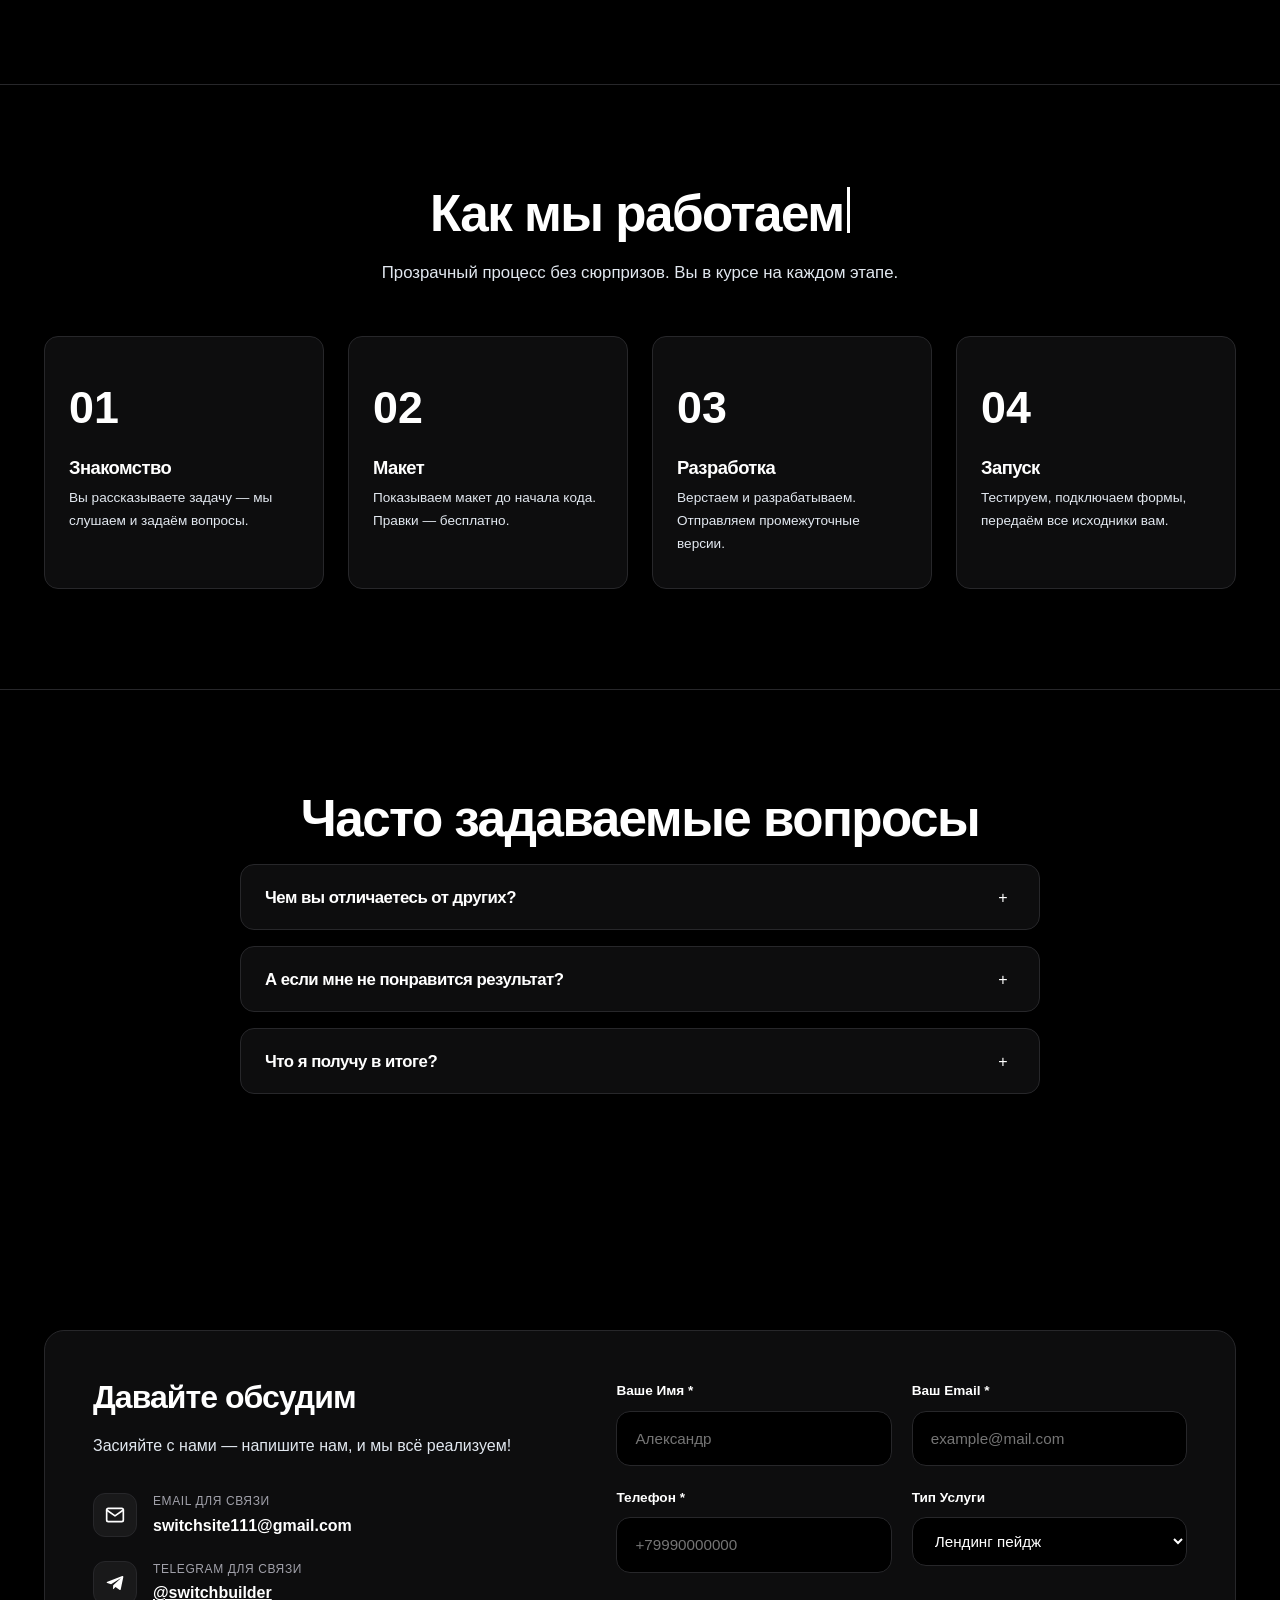
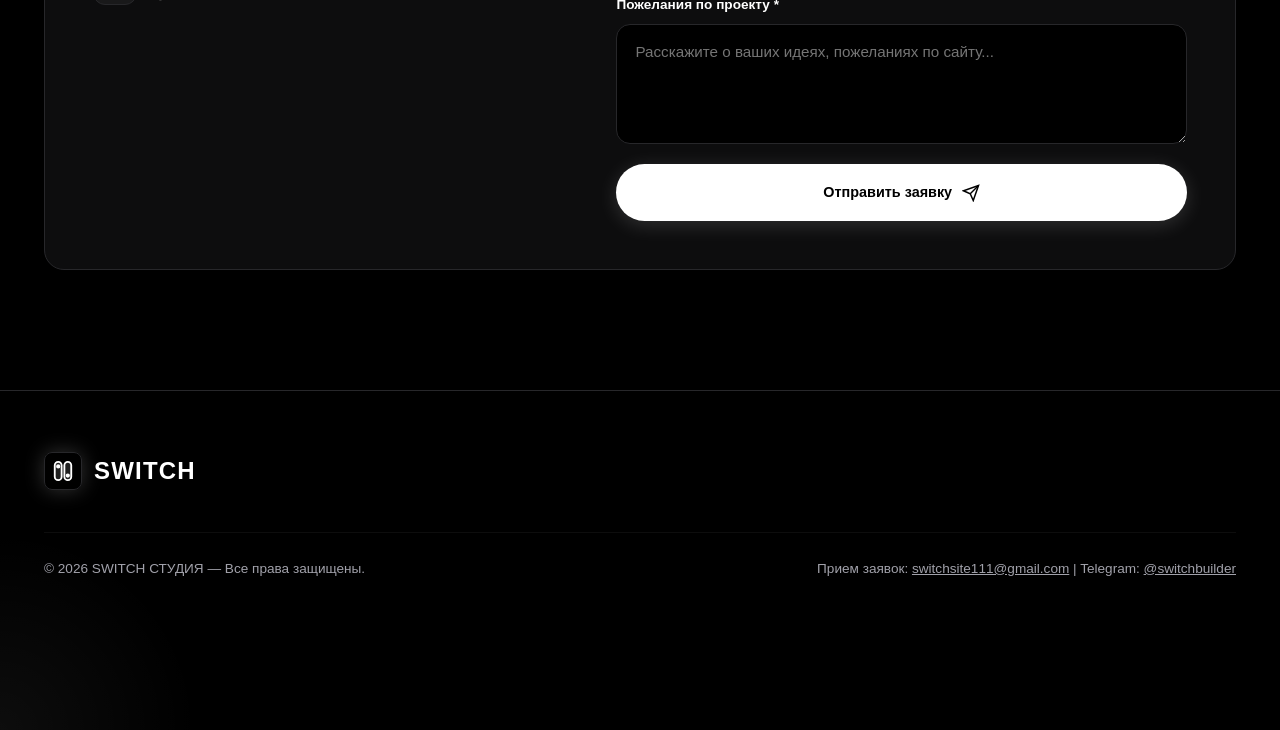
==== commit dc254f9f: "Add files via upload" ====
--- a/index.html
+++ b/index.html
@@ -171,8 +171,6 @@
           <a href="#portfolio" class="nav-link" data-ru="Кейсы" data-en="Cases">Кейсы</a>
           <a href="#process" class="nav-link" data-ru="Этапы" data-en="Process">Этапы</a>
           <a href="#faq" class="nav-link" data-ru="FAQ" data-en="FAQ">FAQ</a>
-          <a href="#contact" class="btn btn-secondary nav-mobile-btn" data-ru="Связаться"
-            data-en="Contact Us">Связаться</a>
         </nav>
 
         <div class="nav-actions">
@@ -184,7 +182,7 @@
           <button id="lang-toggle-btn" class="icon-btn" title="Switch language">
             RU | EN
           </button>
-          <a href="#contact" class="btn btn-primary" data-ru="Заказать сайт" data-en="Order Website">Заказать сайт</a>
+          <a href="#contact" class="btn btn-primary" data-ru="Связаться" data-en="Contact Us">Связаться</a>
           <button class="mobile-toggle" aria-label="Открыть меню" aria-expanded="false">
             <svg width="22" height="22" viewBox="0 0 24 24" fill="none" stroke="currentColor" stroke-width="2" stroke-linecap="round" stroke-linejoin="round">
               <line x1="3" y1="12" x2="21" y2="12"></line>
@@ -198,7 +196,7 @@
   </header>
 
   <!-- Hero Section -->
-  <section class="hero">
+  <section id="about" class="hero">
     <div class="container">
       <div class="hero-layout">
         <!-- Left Code Stream Card -->
@@ -268,7 +266,7 @@
 
   <!-- Services Section -->
   <section id="services" class="services">
-    <div class="container">
+    <div class="container" style="max-width: 1440px;">
       <div class="center-text reveal-fade-up">
         <h2 class="section-title typewriter-text" data-typewriter="С чем мы можем помочь"
           data-ru="С чем мы можем помочь" data-en="How We Can Help">С чем мы можем помочь</h2>
@@ -283,15 +281,9 @@
           <div>
             <h3 class="service-title" data-ru="Лендинг" data-en="Landing Page">Лендинг</h3>
             <p class="service-desc"
-              data-ru="Когда нужно быстро запуститься и собирать заявки. Одна страница, фокус на конверсии."
-              data-en="When you need to launch fast and collect leads. One page, focused on conversion.">Когда нужно
-              быстро запуститься и собирать заявки. Одна страница, фокус на конверсии.</p>
-          </div>
-          <ul class="service-features">
-            <li data-ru="Минималистичный премиум UI/UX" data-en="Minimalist Premium UI/UX"><svg viewBox="0 0 24 24" fill="none" stroke="currentColor" stroke-width="3"><polyline points="20 6 9 17 4 12"></polyline></svg> Минималистичный премиум UI/UX</li>
-            <li data-ru="Полная адаптивность под телефоны" data-en="Fully Mobile Responsive"><svg viewBox="0 0 24 24" fill="none" stroke="currentColor" stroke-width="3"><polyline points="20 6 9 17 4 12"></polyline></svg> Полная адаптивность под телефоны</li>
-            <li data-ru="Интеграция формы на ваш Email" data-en="Email Form Integration"><svg viewBox="0 0 24 24" fill="none" stroke="currentColor" stroke-width="3"><polyline points="20 6 9 17 4 12"></polyline></svg> Интеграция формы на ваш Email</li>
-          </ul>
+              data-ru="Когда нужно быстро запуститься и собирать заявки. Одна страница, сфокусированная на высокой конверсии, полной адаптивности и прямой связи с вашей целевой аудиторией."
+              data-en="When you need to launch fast and collect leads. One page focused on high conversion, full mobile responsiveness, and direct lead generation.">Когда нужно быстро запуститься и собирать заявки. Одна страница, сфокусированная на высокой конверсии, полной адаптивности и прямой связи с вашей целевой аудиторией.</p>
+          </div>
         </div>
 
         <!-- Service 2 -->
@@ -299,31 +291,29 @@
           <div>
             <h3 class="service-title" data-ru="Сайт компании" data-en="Business Website">Сайт компании</h3>
             <p class="service-desc"
-              data-ru="Для тех, кому важно выглядеть солидно. Несколько страниц, чистый код, быстрая загрузка."
-              data-en="For those who want to look professional. Multiple pages, clean code, fast load.">Для тех, кому
-              важно выглядеть солидно. Несколько страниц, чистый код, быстрая загрузка.</p>
-          </div>
-          <ul class="service-features">
-            <li data-ru="Элегантный стиль и типографика" data-en="Elegant Style & Typography"><svg viewBox="0 0 24 24" fill="none" stroke="currentColor" stroke-width="3"><polyline points="20 6 9 17 4 12"></polyline></svg> Элегантный стиль и типографика</li>
-            <li data-ru="Молниеносная скорость загрузки" data-en="Lightning Fast Load Speed"><svg viewBox="0 0 24 24" fill="none" stroke="currentColor" stroke-width="3"><polyline points="20 6 9 17 4 12"></polyline></svg> Молниеносная скорость загрузки</li>
-            <li data-ru="Базовая SEO-оптимизация" data-en="Base SEO Optimization"><svg viewBox="0 0 24 24" fill="none" stroke="currentColor" stroke-width="3"><polyline points="20 6 9 17 4 12"></polyline></svg> Базовая SEO-оптимизация</li>
-          </ul>
+              data-ru="Многостраничный веб-ресурс для подробного представления компании, каталога услуг и преимуществ. Удобная структура, прозрачная навигация и базовая SEO-подготовка."
+              data-en="Multi-page web resource for detailed presentation of your company, services catalog, and advantages. Convenient structure, clean navigation, and base SEO.">Многостраничный веб-ресурс для подробного представления компании, каталога услуг и преимуществ. Удобная структура, прозрачная навигация и базовая SEO-подготовка.</p>
+          </div>
         </div>
 
         <!-- Service 3 -->
+        <div class="service-card reveal-scale" data-service-name="Интернет-магазин" style="cursor: pointer;">
+          <div>
+            <h3 class="service-title" data-ru="Интернет-магазин" data-en="E-Commerce Store">Интернет-магазин</h3>
+            <p class="service-desc"
+              data-ru="Полноценная онлайн-витрина для продажи товаров с удобным каталогом, фильтрацией, функциональной корзиной и оперативным приёмом заказов."
+              data-en="Full-featured online storefront for selling products with a convenient catalog, filtering, functional shopping cart, and quick order intake.">Полноценная онлайн-витрина для продажи товаров с удобным каталогом, фильтрацией, функциональной корзиной и оперативным приёмом заказов.</p>
+          </div>
+        </div>
+
+        <!-- Service 4 -->
         <div class="service-card reveal-slide-right" data-service-name="Индивидуальный проект" style="cursor: pointer;">
           <div>
             <h3 class="service-title" data-ru="Нестандартный проект" data-en="Custom Project">Нестандартный проект</h3>
             <p class="service-desc"
-              data-ru="Калькуляторы, дашборды, интерактивные страницы — всё, что выходит за рамки шаблона."
-              data-en="Calculators, dashboards, interactive pages — anything beyond a template.">Калькуляторы, дашборды,
-              интерактивные страницы — всё, что выходит за рамки шаблона.</p>
-          </div>
-          <ul class="service-features">
-            <li data-ru="Продуманная структура данных" data-en="Thoughtful Data Architecture"><svg viewBox="0 0 24 24" fill="none" stroke="currentColor" stroke-width="3"><polyline points="20 6 9 17 4 12"></polyline></svg> Продуманная структура данных</li>
-            <li data-ru="Интерактивность на Vanilla JS" data-en="Vanilla JS Interactivity"><svg viewBox="0 0 24 24" fill="none" stroke="currentColor" stroke-width="3"><polyline points="20 6 9 17 4 12"></polyline></svg> Интерактивность на Vanilla JS</li>
-            <li data-ru="Поддержка после запуска" data-en="Post-Launch Support"><svg viewBox="0 0 24 24" fill="none" stroke="currentColor" stroke-width="3"><polyline points="20 6 9 17 4 12"></polyline></svg> Поддержка после запуска</li>
-          </ul>
+              data-ru="Сложная веб-разработка, интерактивные сервисы и личные кабинеты. Реализуем нестандартную логику, высшую производительность и уникальную архитектуру под ваши задачи."
+              data-en="Complex web development, interactive services, and user portals. We build custom logic, high performance, and unique architecture for your specific goals.">Сложная веб-разработка, интерактивные сервисы и личные кабинеты. Реализуем нестандартную логику, высшую производительность и уникальную архитектуру под ваши задачи.</p>
+          </div>
         </div>
       </div>
     </div>
@@ -345,14 +335,29 @@
           <div>
             <div class="calc-group-title" data-ru="Тип сайта:" data-en="Website Type:">Тип сайта:</div>
             <div class="calc-pills" id="calc-types">
-              <div class="calc-pill active" data-price="9900" data-days="3" data-ru="Лендинг пейдж"
-                data-en="Landing Page">Лендинг пейдж</div>
-              <div class="calc-pill" data-price="19900" data-days="5" data-ru="Корпоративный сайт"
-                data-en="Corporate Site">Корпоративный сайт</div>
-              <div class="calc-pill" data-price="34900" data-days="8" data-ru="Интернет-магазин"
-                data-en="E-Commerce Store">Интернет-магазин</div>
-              <div class="calc-pill" data-price="49900" data-days="12" data-ru="Индивидуальный проект"
-                data-en="Custom Solution">Индивидуальный проект</div>
+              <div class="calc-pill active" data-price="9900" data-time-ru="2–4 дня" data-time-en="2–4 days"
+                data-desc-ru="Лендинг пейдж (Landing Page) — одностраничный веб-сайт, сфокусированный на максимальной конверсии посетителей в заявки и быстром запуске бизнеса."
+                data-desc-en="Landing Page — a single-page website focused on maximum visitor conversion into leads and fast business launch."
+                data-ru="Лендинг пейдж" data-en="Landing Page">Лендинг пейдж</div>
+              <div class="calc-pill" data-price="19900" data-time-ru="4–8 дней" data-time-en="4–8 days"
+                data-desc-ru="Корпоративный сайт — многостраничный веб-ресурс для подробного представления компании, каталога услуг, репутации и контактов."
+                data-desc-en="Corporate Site — a multi-page web resource for detailed presentation of the company, services catalog, reputation, and contacts."
+                data-ru="Корпоративный сайт" data-en="Corporate Site">Корпоративный сайт</div>
+              <div class="calc-pill" data-price="34900" data-time-ru="4–8 дней" data-time-en="4–8 days"
+                data-desc-ru="Интернет-магазин — полнофункциональная торговая площадка с каталогом товаров, фильтрами, корзиной и удобным приёмом заказов."
+                data-desc-en="E-Commerce Store — a full-featured trading platform with product catalog, filters, cart, and convenient order processing."
+                data-ru="Интернет-магазин" data-en="E-Commerce Store">Интернет-магазин</div>
+              <div class="calc-pill" data-price="49900" data-time-ru="Индивидуально (?)" data-time-en="Custom (?)"
+                data-desc-ru="Индивидуальный проект — нестандартная веб-разработка со сложной логикой, сервисами, уникальной архитектурой и личными кабинетами."
+                data-desc-en="Custom Project — non-standard web development with complex logic, custom services, unique architecture, and user portals."
+                data-ru="Индивидуальный проект" data-en="Custom Solution">Индивидуальный проект</div>
+            </div>
+            
+            <!-- Type Description Box -->
+            <div id="calc-type-desc" class="calc-type-desc"
+              data-ru="Лендинг пейдж (Landing Page) — одностраничный веб-сайт, сфокусированный на максимальной конверсии посетителей в заявки и быстром запуске бизнеса."
+              data-en="Landing Page — a single-page website focused on maximum visitor conversion into leads and fast business launch.">
+              Лендинг пейдж (Landing Page) — одностраничный веб-сайт, сфокусированный на максимальной конверсии посетителей в заявки и быстром запуске бизнеса.
             </div>
           </div>
         </div>
@@ -362,8 +367,8 @@
             <span class="calc-price-label" data-ru="Предварительный бюджет:" data-en="Estimated Budget:">Предварительный
               бюджет:</span>
             <div class="calc-price-val" id="calc-price-val">9 900 ₽</div>
-            <div class="calc-time" id="calc-time-val" data-ru="Примерный срок: 3-5 дней"
-              data-en="Estimated Time: 3-5 days">Примерный срок: 3-5 дней</div>
+            <div class="calc-time" id="calc-time-val" data-ru="Примерный срок: 2–4 дня"
+              data-en="Estimated Time: 2–4 days">Примерный срок: 2–4 дня</div>
           </div>
           <button class="btn btn-primary" id="calc-apply-btn" style="width: 100%;" data-ru="Перенести в форму заявки"
             data-en="Apply to Request Form">
@@ -402,9 +407,9 @@
                 Премиальный веб-сайт для студии автовинила, защитных плёнок и детейлинга премиум-класса.
               </p>
             </div>
-            <div style="margin-top: 16px; padding-top: 16px; border-top: 1px solid rgba(255,255,255,0.08); display: flex; justify-content: space-between; align-items: center;">
+            <div style="margin-top: 16px; padding-top: 16px; border-top: 1px solid var(--border-color); display: flex; justify-content: space-between; align-items: center;">
               <span style="font-size: 0.8rem; color: var(--text-dim);" data-ru="Разработка под ключ" data-en="Turnkey Development">Разработка под ключ</span>
-              <span style="font-size: 0.8rem; font-weight: 700; color: #ffffff;" data-ru="Смотреть фото ↗" data-en="View Photo ↗">Смотреть фото ↗</span>
+              <span style="font-size: 0.8rem; font-weight: 700; color: var(--text-main);" data-ru="Смотреть фото ↗" data-en="View Photo ↗">Смотреть фото ↗</span>
             </div>
           </div>
         </div>
@@ -424,26 +429,24 @@
                 Современный корпоративный веб-портал с фоновыми интерактивами, каталогом услуг и разделом карьеры.
               </p>
             </div>
-            <div style="margin-top: 16px; padding-top: 16px; border-top: 1px solid rgba(255,255,255,0.08); display: flex; justify-content: space-between; align-items: center;">
+            <div style="margin-top: 16px; padding-top: 16px; border-top: 1px solid var(--border-color); display: flex; justify-content: space-between; align-items: center;">
               <span style="font-size: 0.8rem; color: var(--text-dim);" data-ru="Корпоративный портал" data-en="Corporate Portal">Корпоративный портал</span>
-              <span style="font-size: 0.8rem; font-weight: 700; color: #ffffff;" data-ru="Смотреть фото ↗" data-en="View Photo ↗">Смотреть фото ↗</span>
+              <span style="font-size: 0.8rem; font-weight: 700; color: var(--text-main);" data-ru="Смотреть фото ↗" data-en="View Photo ↗">Смотреть фото ↗</span>
             </div>
           </div>
         </div>
 
         <!-- Case 3: Teaser / Future Client Spot (No Switch Logo) -->
-        <div class="portfolio-card reveal-flip" style="border: 2px dashed var(--border-color-glow); background: rgba(255, 255, 255, 0.02);">
-          <div class="portfolio-img-wrapper" style="aspect-ratio: 1 / 1; display: flex; align-items: center; justify-content: center; background: rgba(255, 255, 255, 0.015);">
-            <div style="text-align: center; padding: 24px;">
-              <div style="width: 64px; height: 64px; border-radius: 50%; border: 2px dashed rgba(255, 255, 255, 0.3); display: flex; align-items: center; justify-content: center; margin: 0 auto 16px auto; color: rgba(255, 255, 255, 0.75); font-size: 2rem; font-weight: 300;">
-                +
-              </div>
-              <div style="font-size: 0.95rem; font-weight: 700; color: #ffffff; letter-spacing: 0.05em; text-transform: uppercase;" data-ru="Здесь может быть ваш проект" data-en="Your Project Here">Здесь может быть ваш проект</div>
+        <div class="portfolio-card portfolio-teaser-card reveal-flip">
+          <div class="portfolio-img-wrapper portfolio-teaser-wrapper">
+            <div class="portfolio-teaser-content">
+              <div class="portfolio-teaser-plus">+</div>
+              <div class="portfolio-teaser-title" data-ru="Здесь может быть ваш проект" data-en="Your Project Here">Здесь может быть ваш проект</div>
             </div>
           </div>
           <div class="portfolio-info">
             <div>
-              <div class="portfolio-tag" style="color: #ffffff; background: rgba(255, 255, 255, 0.12); display: inline-block; padding: 4px 12px; border-radius: 20px; margin-bottom: 10px;" data-ru="Свободное место" data-en="Available Spot">Свободное место</div>
+              <div class="portfolio-tag portfolio-teaser-tag" data-ru="Свободное место" data-en="Available Spot">Свободное место</div>
               <h3 class="portfolio-card-title" data-ru="Ваше место в кейсах" data-en="Your Spot in Cases">Ваше место в кейсах</h3>
               <p class="portfolio-card-desc" data-ru="Хотите стильный и конверсионный сайт для вашего бизнеса? Начните сотрудничество прямо сейчас!" data-en="Want a stylish and high-converting website for your business? Start collaboration right now!">
                 Хотите стильный и конверсионный сайт для вашего бизнеса? Начните сотрудничество прямо сейчас!
@@ -451,6 +454,7 @@
             </div>
             <a href="#contact" class="btn btn-primary" style="margin-top: 20px; width: 100%; text-align: center;" data-ru="Оставить заявку" data-en="Submit Request">Оставить заявку</a>
           </div>
+        </div>
         </div>
       </div>
     </div>
@@ -516,8 +520,8 @@
       <div class="faq-container reveal">
         <div class="faq-item">
           <div class="faq-header">
-            <h4 data-ru="Чем вы отличаетесь от фрилансеров?" data-en="How are you different from freelancers?">Чем вы
-              отличаетесь от фрилансеров?</h4>
+            <h4 data-ru="Чем вы отличаетесь от других?" data-en="How are you different from others?">Чем вы
+              отличаетесь от других?</h4>
             <div class="faq-icon">+</div>
           </div>
           <div class="faq-body">
@@ -626,9 +630,9 @@
 
             <div class="form-row">
               <div class="form-group">
-                <label class="form-label" for="form-phone" data-ru="Телефон / Telegram"
-                  data-en="Phone / Telegram">Телефон / Telegram</label>
-                <input type="tel" id="form-phone" name="phone" class="form-input" placeholder="+79990000000" inputmode="tel">
+                <label class="form-label" for="form-phone" data-ru="Телефон *"
+                  data-en="Phone *">Телефон *</label>
+                <input type="tel" id="form-phone" name="phone" class="form-input" placeholder="+79990000000" inputmode="tel" required>
               </div>
               <div class="form-group">
                 <label class="form-label" for="form-service" data-ru="Тип Услуги" data-en="Service Type">Тип
--- a/css/style.css
+++ b/css/style.css
@@ -19,7 +19,7 @@
 
   --text-main: #ffffff;
   --text-muted: #e2e8f0;
-  --text-dim: #94a3b8;
+  --text-dim: #a1a1aa;
 
   --font-heading: 'Unbounded', sans-serif;
   --font-body: 'Unbounded', sans-serif;
@@ -713,12 +713,26 @@
 
 .hero-layout {
   display: grid;
-  grid-template-columns: 260px 1fr 260px;
-  gap: 24px;
-  align-items: center;
-}
-
-@media (max-width: 1200px) {
+  grid-template-columns: 360px 1fr 360px;
+  gap: 28px;
+  align-items: center;
+}
+
+@media (max-width: 1400px) {
+  .hero-layout {
+    grid-template-columns: 300px 1fr 300px;
+    gap: 20px;
+  }
+}
+
+@media (max-width: 1100px) {
+  .hero-layout {
+    grid-template-columns: 260px 1fr 260px;
+    gap: 16px;
+  }
+}
+
+@media (max-width: 992px) {
   .hero-layout {
     grid-template-columns: 1fr;
   }
@@ -744,10 +758,10 @@
   border: 1px solid #27272a !important;
   border-radius: 16px;
   padding: 24px;
-  font-size: 0.85rem;
+  font-size: 0.88rem;
   color: #e4e4e7 !important;
   box-shadow: 0 24px 60px -10px rgba(0, 0, 0, 0.55), 0 10px 30px -5px rgba(0, 0, 0, 0.4);
-  height: 320px;
+  height: 380px;
   display: flex;
   flex-direction: column;
   overflow: hidden !important;
@@ -1011,8 +1025,20 @@
 
 .services-grid {
   display: grid;
-  grid-template-columns: repeat(auto-fit, minmax(320px, 1fr));
-  gap: 28px;
+  grid-template-columns: repeat(4, 1fr) !important;
+  gap: 20px;
+}
+
+@media (max-width: 1100px) {
+  .services-grid {
+    grid-template-columns: repeat(2, 1fr) !important;
+  }
+}
+
+@media (max-width: 640px) {
+  .services-grid {
+    grid-template-columns: 1fr !important;
+  }
 }
 
 .service-card {
@@ -1089,9 +1115,9 @@
 
 .file-upload-label.file-selected {
   border-style: solid;
-  border-color: #3b82f6;
+  border-color: #ffffff;
   color: var(--text-main);
-  background: rgba(59, 130, 246, 0.08);
+  background: rgba(255, 255, 255, 0.08);
 }
 
 .logo-icon {
@@ -1189,20 +1215,23 @@
 
 /* Calculator Section */
 .calculator-section {
-  padding: 100px 0;
-  background: transparent;
-  border-top: 1px solid var(--border-color);
-  border-bottom: 1px solid var(--border-color);
+  padding: 120px 0;
 }
 
 .calc-box {
-  background: var(--bg-card);
+  background: var(--bg-dark);
   border: 1px solid var(--border-color);
   border-radius: var(--radius-lg);
   padding: 40px;
   display: grid;
-  grid-template-columns: 1fr 340px;
+  grid-template-columns: 1fr 360px;
   gap: 40px;
+}
+
+@media (max-width: 992px) {
+  .calc-box {
+    grid-template-columns: 1fr;
+  }
 }
 
 .calc-options {
@@ -1212,26 +1241,26 @@
 }
 
 .calc-group-title {
-  font-size: 1rem;
+  font-size: 1.1rem;
   font-weight: 700;
-  margin-bottom: 12px;
+  margin-bottom: 14px;
   color: var(--text-main);
 }
 
 .calc-pills {
   display: flex;
   flex-wrap: wrap;
-  gap: 12px;
+  gap: 14px;
 }
 
 .calc-pill {
-  padding: 10px 20px;
+  padding: 14px 26px;
   border-radius: var(--radius-full);
   background: rgba(255, 255, 255, 0.03);
   border: 1px solid var(--border-color);
   color: var(--text-muted);
-  font-size: 0.9rem;
-  font-weight: 500;
+  font-size: 0.98rem;
+  font-weight: 600;
   cursor: pointer;
   transition: var(--transition);
   user-select: none;
@@ -1240,14 +1269,33 @@
 .calc-pill:hover {
   border-color: rgba(255, 255, 255, 0.3);
   color: var(--text-main);
+  background: rgba(255, 255, 255, 0.07);
 }
 
 .calc-pill.active {
   background: #ffffff;
   border-color: #ffffff;
   color: #000000;
-  font-weight: 600;
-  box-shadow: 0 0 20px rgba(255, 255, 255, 0.2);
+  font-weight: 700;
+  box-shadow: 0 4px 20px rgba(255, 255, 255, 0.25);
+}
+
+body.light-theme .calc-pill.active {
+  background: #000000 !important;
+  color: #ffffff !important;
+  border-color: #000000 !important;
+}
+
+.calc-type-desc {
+  margin-top: 24px;
+  padding: 20px 24px;
+  border-radius: 14px;
+  background: rgba(255, 255, 255, 0.03);
+  border: 1px solid var(--border-color);
+  font-size: 0.98rem;
+  color: var(--text-main);
+  line-height: 1.7;
+  transition: var(--transition);
 }
 
 .calc-summary {
@@ -1334,6 +1382,88 @@
   border-color: var(--border-color-glow);
   transform: translateY(-8px);
   box-shadow: 0 20px 50px rgba(0,0,0,0.8);
+}
+
+/* Portfolio Teaser Card Styles & Light Theme Fixes */
+.portfolio-teaser-card {
+  border: 2px dashed var(--border-color-glow) !important;
+  background: var(--bg-card) !important;
+}
+
+.portfolio-teaser-card .portfolio-img-wrapper,
+.portfolio-teaser-wrapper {
+  aspect-ratio: 1 / 1;
+  display: flex;
+  align-items: center;
+  justify-content: center;
+  background: transparent !important;
+}
+
+.portfolio-teaser-content {
+  text-align: center;
+  padding: 24px;
+}
+
+.portfolio-teaser-plus {
+  width: 64px;
+  height: 64px;
+  border-radius: 50%;
+  border: 2px dashed var(--border-color-glow);
+  display: flex;
+  align-items: center;
+  justify-content: center;
+  margin: 0 auto 16px auto;
+  color: var(--text-main);
+  font-size: 2rem;
+  font-weight: 300;
+}
+
+.portfolio-teaser-title {
+  font-size: 0.95rem;
+  font-weight: 700;
+  color: var(--text-main) !important;
+  letter-spacing: 0.05em;
+  text-transform: uppercase;
+}
+
+.portfolio-teaser-tag {
+  color: var(--text-main) !important;
+  background: rgba(255, 255, 255, 0.08) !important;
+  display: inline-block;
+  padding: 4px 12px;
+  border-radius: 20px;
+  margin-bottom: 10px;
+  border: 1px solid var(--border-color);
+}
+
+body.light-theme .portfolio-teaser-card {
+  border-color: #cbd5e1 !important;
+  background: #ffffff !important;
+}
+
+body.light-theme .portfolio-teaser-card .portfolio-img-wrapper,
+body.light-theme .portfolio-teaser-wrapper {
+  background: transparent !important;
+}
+
+body.light-theme .portfolio-teaser-plus {
+  border-color: #94a3b8 !important;
+  color: #0f172a !important;
+}
+
+body.light-theme .portfolio-teaser-title {
+  color: #0f172a !important;
+}
+
+body.light-theme .portfolio-teaser-tag {
+  background: rgba(15, 23, 42, 0.06) !important;
+  border-color: #cbd5e1 !important;
+  color: #0f172a !important;
+}
+
+body.light-theme .portfolio-teaser-tag {
+  background: rgba(15, 23, 42, 0.08) !important;
+  color: #0f172a !important;
 }
 
 .portfolio-img-wrapper {
@@ -2446,26 +2576,52 @@
 }
 
 /* ==========================================================================
-   LIGHT THEME DESIGN SYSTEM & COMPONENT OVERRIDES
+   LIGHT THEME DESIGN SYSTEM & COMPONENT OVERRIDES (STRICT MONOCHROME)
    ========================================================================== */
 body.light-theme,
 html.light-theme {
-  --bg-dark: #f8fafc;
+  --bg-dark: #ffffff;
   --bg-card: #ffffff;
-  --bg-card-hover: #f1f5f9;
-  --border-color: #cbd5e1;
-  --border-color-glow: #94a3b8;
-
-  --accent-white: #0f172a;
-  --accent-gray: #334155;
-  --accent-gradient-text: linear-gradient(135deg, #0f172a 0%, #334155 100%);
-  --accent-gradient-btn: linear-gradient(135deg, #0f172a 0%, #1e293b 100%);
-
-  --text-main: #0f172a;
-  --text-muted: #334155;
-  --text-dim: #64748b;
-
-  background-color: #f8fafc !important;
-  color: #0f172a !important;
-}
-
+  --bg-card-hover: #f4f4f5;
+  --border-color: #e4e4e7;
+  --border-color-glow: #a1a1aa;
+
+  --accent-white: #000000;
+  --accent-gray: #27272a;
+  --accent-gradient-text: linear-gradient(135deg, #000000 0%, #27272a 100%);
+  --accent-gradient-btn: linear-gradient(135deg, #000000 0%, #18181b 100%);
+
+  --text-main: #000000;
+  --text-muted: #27272a;
+  --text-dim: #71717a;
+
+  background-color: #ffffff !important;
+  color: #000000 !important;
+}
+
+body.light-theme .calc-type-desc {
+  background: #ffffff !important;
+  border: 1px solid #e4e4e7 !important;
+  color: #000000 !important;
+}
+
+body.light-theme .portfolio-teaser-card {
+  border-color: #a1a1aa !important;
+  background: #ffffff !important;
+}
+
+body.light-theme .portfolio-teaser-plus {
+  border-color: #a1a1aa !important;
+  color: #000000 !important;
+}
+
+body.light-theme .portfolio-teaser-title {
+  color: #000000 !important;
+}
+
+body.light-theme .portfolio-teaser-tag {
+  background: #f4f4f5 !important;
+  border-color: #e4e4e7 !important;
+  color: #000000 !important;
+}
+
